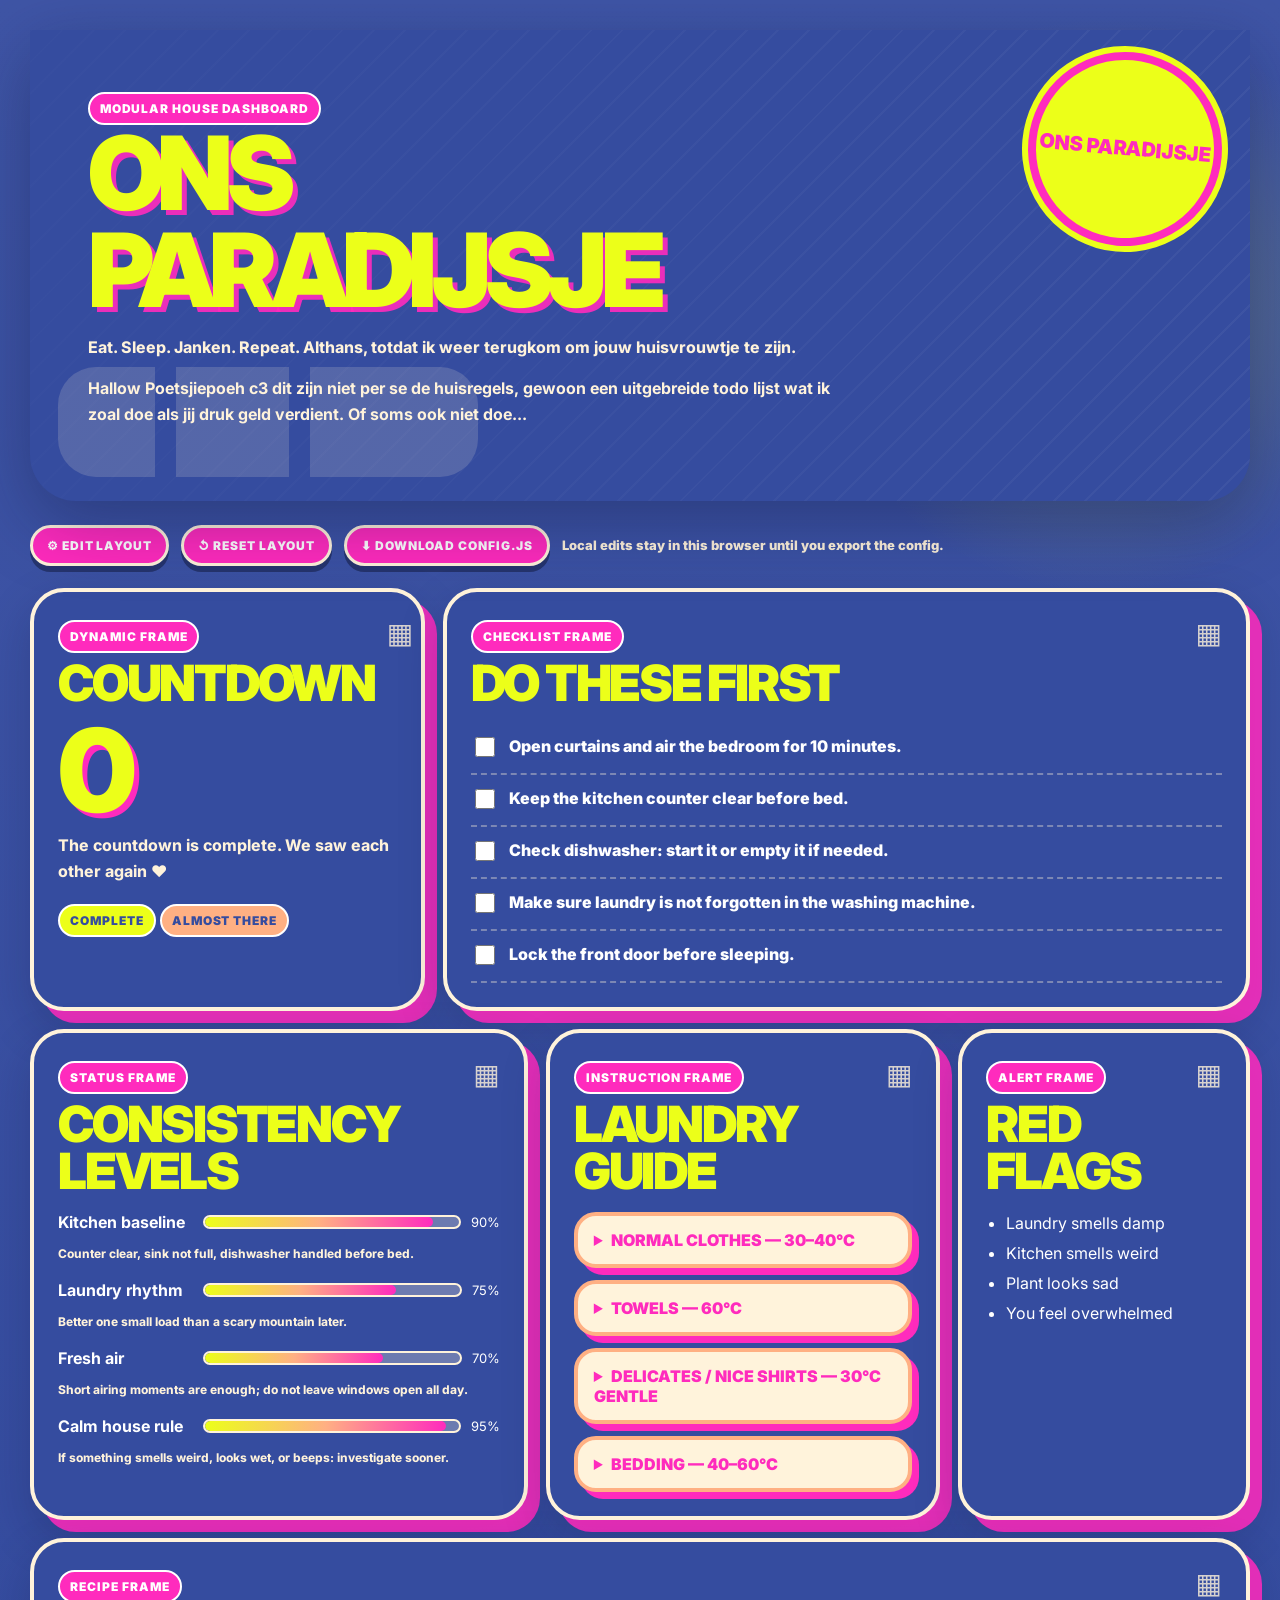
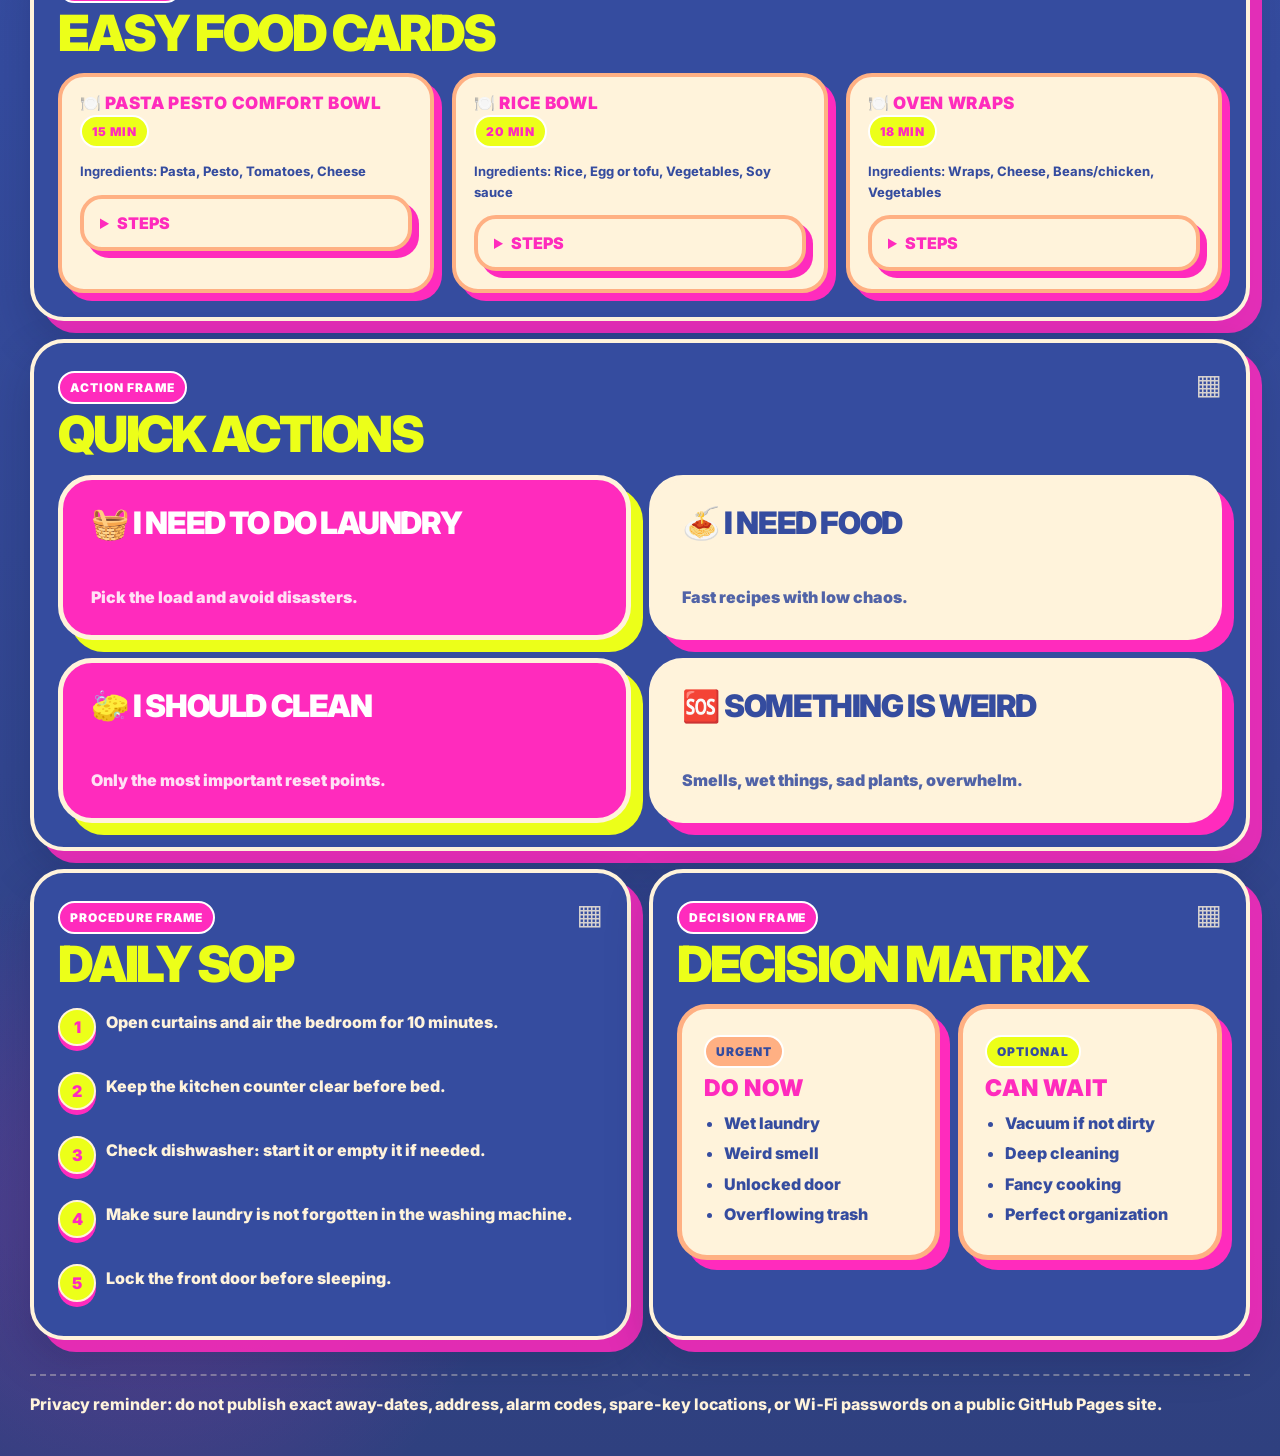
==== index.html @ 1f9a6a5e "Typography changes Stabilized and normalized font usage across the page." ====
<!doctype html>
<html lang="en">
<head>
  <meta charset="utf-8">
  <meta name="viewport" content="width=device-width, initial-scale=1">
  <title>Ons Paradijsje — Modular Dashboard</title>
  <link rel="stylesheet" href="assets/styles.css">
</head>
<body>
  <main class="page">
    <section class="hero" id="hero">
      <span class="tag blue" id="heroLabel">House dashboard for Ushj</span>
      <h1 id="siteTitle">Ons Paradijsje</h1>
      <p id="siteSubtitle"></p>
<!--        <p class="small"><strong>A bold little dashboard for keeping the house playful and under control.</strong> Eat. Sleep. Janken. Repeat. Althans, totdat ik weer terugkom om jouw huisvrouwtje te zijn <3</p>-->
      <p><strong id="siteGreeting">Hallow Poetsjiepoeh — dit zijn niet per se de huisregels, gewoon een uitgebreide todo lijst wat ik zoal doe als jij druk geld verdient. Of soms ook niet doe... </strong></p>
<!--      <p class="small"><strong>Modular mode:</strong> cards are rendered from <code>assets/config.js</code>. Reorder, remove, duplicate, or add frames without touching the layout HTML.</p>-->
    </section>

    <section class="toolbar" aria-label="Dashboard tools">
      <button id="editorToggle" type="button">⚙️ Edit layout</button>
      <button id="resetLayout" type="button">↺ Reset layout</button>
      <button id="downloadConfig" type="button">⬇️ Download config.js</button>
      <span class="toolbar-note">Local edits stay in this browser until you export the config.</span>
    </section>

    <section class="layout-editor" id="layoutEditor" hidden>
      <div class="editor-panel">
        <h2>Interface frames</h2>
        <p>Move, hide, remove, or replicate the cards. Use “Download config.js” afterwards to save your new order permanently.</p>
        <div id="frameList" class="frame-list"></div>
        <div class="add-row">
          <select id="newFrameType" aria-label="Frame type to add"></select>
          <button id="addFrame" type="button">Add frame</button>
        </div>
      </div>
      <div class="editor-panel">
        <h2>How this works</h2>
        <ol class="clean">
          <li>Each card is one frame object in the <code>layout</code> array.</li>
          <li>Replicating a card creates a new frame with the same type and content.</li>
          <li>Changing <code>width</code> controls its grid span: <code>span-3</code>, <code>span-4</code>, <code>span-6</code>, <code>span-8</code>, or <code>span-12</code>.</li>
          <li>All text/data lives in the <code>content</code> block.</li>
        </ol>
      </div>
    </section>

    <section class="grid" id="dashboard" aria-live="polite"></section>

    <p class="footer-note">Privacy reminder: do not publish exact away-dates, address, alarm codes, spare-key locations, or Wi‑Fi passwords on a public GitHub Pages site.</p>
  </main>

  <template id="cardTemplate">
    <article class="card frame-card">
      <div class="frame-card-head">
        <div>
          <span class="tag frame-type"></span>
          <h2 class="frame-title"></h2>
        </div>
        <span class="frame-handle" title="Frame module">▦</span>
      </div>
      <div class="frame-body"></div>
    </article>
  </template>

  <script src="assets/config.js"></script>
  <script src="assets/app.js"></script>
</body>
</html>
---- assets/styles.css ----
@import url("https://fonts.googleapis.com/css2?family=Inter:wght@400;600;700;800;900&display=swap");

:root{
  --blue:#3f55a6;
  --blue2:#354c9f;
  --blue3:#2f407f;
  --pink:#ff2bbd;
  --lime:#ecff19;
  --cream:#fff3db;
  --peach:#ffb083;
  --white:#fff;
  --shadow:0 22px 70px rgba(13,18,57,.34);
  --font-heading:Inter, ui-sans-serif, system-ui, -apple-system, BlinkMacSystemFont, "Segoe UI", sans-serif;
  --font-display:Inter, ui-sans-serif, system-ui, -apple-system, BlinkMacSystemFont, "Segoe UI", sans-serif;
  --font-body:Inter, ui-sans-serif, system-ui, -apple-system, BlinkMacSystemFont, "Segoe UI", sans-serif;
  font-family:var(--font-body);
}
*{box-sizing:border-box}
body{
  margin:0;
  color:var(--white);
  background:
    radial-gradient(circle at 86% 10%,rgba(236,255,25,.23) 0,transparent 18rem),
    radial-gradient(circle at 12% 92%,rgba(255,43,189,.21) 0,transparent 22rem),
    linear-gradient(180deg,var(--blue) 0%,var(--blue2) 55%,var(--blue3) 100%);
  min-height:100vh;
}
a{color:inherit}
button,select{font:inherit}
.page{padding:30px;max-width:1500px;margin:0 auto}
.hero{
  position:relative;
  overflow:hidden;
  min-height:300px;
  padding:clamp(30px,4.5vw,58px);
  border-radius:0 0 46px 46px;
  background:
    linear-gradient(90deg,rgba(53,76,159,.94),rgba(53,76,159,.72)),
    repeating-linear-gradient(135deg,rgba(255,255,255,.15) 0 2px,transparent 2px 22px),
    #354c9f;
  box-shadow:var(--shadow);
  margin-bottom:24px;
}
.hero:before{
  content:"ONS PARADIJSJE";
  position:absolute;
  right:36px;
  top:30px;
  width:178px;
  height:178px;
  border-radius:50%;
  display:grid;
  place-items:center;
  text-align:center;
  background:var(--lime);
  color:var(--pink);
  font-weight:950;
  font-size:20px;
  line-height:.86;
  box-shadow:0 0 0 8px var(--pink),0 0 0 14px var(--lime),0 12px 0 #26356e;
  transform:rotate(5deg);
}
.hero:after{
  content:"";
  position:absolute;
  left:28px;
  bottom:24px;
  width:min(42vw,420px);
  height:110px;
  border-radius:38px;
  background:linear-gradient(90deg,var(--cream) 0 23%,transparent 23% 28%,var(--cream) 28% 55%,transparent 55% 60%,var(--cream) 60% 100%);
  opacity:.16;
}
.hero>*{position:relative;z-index:1;max-width:760px}
h1,h2,h3,h4{margin:0;line-height:.95;text-transform:uppercase;font-family:var(--font-heading);font-weight:950}
h1{font-size:clamp(52px,8vw,112px);letter-spacing:-.065em;color:var(--lime);text-shadow:5px 5px 0 rgba(255,43,189,.9)}
h2{font-size:clamp(30px,3.9vw,58px);letter-spacing:-.045em;color:var(--lime)}
h3{font-size:23px;letter-spacing:.03em;color:var(--lime)}
h4{font-size:17px;letter-spacing:.04em;color:var(--pink)}
p{color:var(--cream);line-height:1.58;font-weight:750}.small{font-size:13px}.tinyline{font-size:12px;margin:.2rem 0 1rem}code{background:rgba(236,255,25,.18);padding:.12rem .32rem;border-radius:.4rem;color:var(--lime)}
.toolbar{
  display:flex;
  gap:12px;
  align-items:center;
  flex-wrap:wrap;
  margin:0 0 22px;
}
.toolbar button,.add-row button,.frame-actions button,.frame-width{
  border:3px solid var(--cream);
  border-radius:999px;
  background:var(--pink);
  color:white;
  padding:10px 14px;
  font-weight:950;
  text-transform:uppercase;
  letter-spacing:.08em;
  font-size:12px;
  box-shadow:0 6px 0 #26356e;
  cursor:pointer;
}
.toolbar button:hover,.add-row button:hover,.frame-actions button:hover{transform:translateY(-1px)}
.toolbar-note{color:var(--cream);font-weight:850;font-size:13px}.layout-editor{
  display:grid;
  grid-template-columns:1.5fr 1fr;
  gap:18px;
  margin-bottom:24px;
}
.editor-panel{
  background:#2e3f84;
  border:4px solid var(--cream);
  border-radius:34px;
  padding:22px;
  box-shadow:12px 12px 0 rgba(255,43,189,.86);
}
.frame-list{display:grid;gap:10px;margin-top:14px}.frame-row{
  display:grid;
  grid-template-columns:1fr auto;
  gap:10px;
  align-items:center;
  background:var(--cream);
  color:#354c9f;
  border:4px solid var(--peach);
  border-radius:24px;
  padding:12px;
  box-shadow:7px 7px 0 rgba(236,255,25,.7);
}.frame-row h4{color:var(--pink);margin-bottom:4px}.frame-row p{color:#354c9f;margin:.1rem 0}.frame-actions{display:flex;gap:7px;flex-wrap:wrap;justify-content:flex-end}.frame-actions button{padding:8px 10px;font-size:11px;box-shadow:0 4px 0 #354c9f}.frame-actions button.danger{background:#ff6b6b}.frame-width{background:#354c9f;color:var(--lime);box-shadow:none;padding:7px 10px}.add-row{display:flex;gap:10px;margin-top:16px;flex-wrap:wrap}.add-row select{min-width:240px;border:4px solid var(--peach);border-radius:18px;padding:10px;background:var(--cream);color:#354c9f;font-weight:900}
.grid{display:grid;grid-template-columns:repeat(12,minmax(0,1fr));gap:18px}.span-3{grid-column:span 3}.span-4{grid-column:span 4}.span-5{grid-column:span 5}.span-6{grid-column:span 6}.span-7{grid-column:span 7}.span-8{grid-column:span 8}.span-12{grid-column:span 12}
.card{
  background:#354c9f;
  border:4px solid var(--cream);
  border-radius:34px;
  padding:24px;
  box-shadow:12px 12px 0 rgba(255,43,189,.86),0 18px 45px rgba(13,18,57,.22);
  min-height:100%;
}
.frame-card-head{display:flex;justify-content:space-between;align-items:start;gap:12px;margin-bottom:16px}.frame-handle{font-size:28px;color:var(--cream);opacity:.8}.plain-card{background:var(--cream);color:#354c9f;border:4px solid var(--peach);border-radius:26px;padding:18px;box-shadow:8px 8px 0 var(--pink)}.plain-card p,.plain-card li,.plain-card .small{color:#354c9f}.tag{display:inline-flex;align-items:center;gap:5px;padding:7px 10px;border-radius:999px;background:var(--lime);color:var(--pink);font-size:12px;font-weight:950;margin:4px 4px 0 0;text-transform:uppercase;letter-spacing:.08em;border:2px solid white}.tag.ok{background:var(--lime);color:#354c9f}.tag.warn{background:var(--peach);color:#354c9f}.tag.blue{background:var(--pink);color:white}.check label{display:flex;gap:11px;align-items:flex-start;padding:13px 0;border-bottom:2px dashed rgba(255,243,219,.35);color:white;font-weight:850}input[type=checkbox]{width:20px;height:20px;accent-color:var(--lime);margin-top:1px}details{background:var(--cream);color:#354c9f;border:4px solid var(--peach);border-radius:22px;padding:14px 16px;margin-top:12px;box-shadow:7px 7px 0 var(--pink)}details p,details li{color:#354c9f}summary{cursor:pointer;font-weight:950;color:var(--pink);text-transform:uppercase}.score-row{display:grid;grid-template-columns:135px 1fr auto;gap:10px;align-items:center;margin:13px 0}.bar{height:14px;border-radius:999px;background:rgba(255,243,219,.28);overflow:hidden;border:2px solid var(--cream)}.bar span{display:block;height:100%;border-radius:inherit;background:linear-gradient(90deg,var(--lime),var(--peach),var(--pink))}.big-number{font-family:var(--font-display);font-size:82px;font-weight:950;letter-spacing:-.08em;color:var(--lime);text-shadow:5px 5px 0 var(--pink)}.countdown-card .big-number{font-size:clamp(76px,9vw,132px);line-height:.82;margin:.12em 0 .05em}.countdown-date{display:block;color:var(--cream);font-weight:950;text-transform:uppercase;letter-spacing:.09em;margin-top:.35rem}ul.clean,ol.clean{margin:12px 0 0;padding-left:20px}li{margin:7px 0;line-height:1.45}.mini-grid{display:grid;grid-template-columns:repeat(auto-fit,minmax(220px,1fr));gap:18px}.board{display:grid;grid-template-columns:repeat(3,1fr);gap:18px}.column{background:#2e3f84;border:4px solid var(--cream);border-radius:30px;padding:16px;min-height:280px;box-shadow:10px 10px 0 var(--pink)}.task-card{background:var(--cream);color:#354c9f;border:3px solid var(--peach);border-radius:22px;padding:14px;margin-top:12px;box-shadow:7px 7px 0 rgba(236,255,25,.7)}.task-card strong{color:#354c9f}.time-block{display:grid;grid-template-columns:120px 1fr;gap:18px;align-items:start;margin-top:16px}.time-pill{background:var(--lime);color:var(--pink);padding:13px 14px;border-radius:999px;text-align:center;font-weight:950;text-transform:uppercase;box-shadow:0 7px 0 var(--pink)}.room-grid{display:grid;grid-template-columns:repeat(2,minmax(0,1fr));gap:18px}.room-tile{min-height:230px;background:var(--cream);color:#354c9f;border:5px solid var(--peach);border-radius:36px;padding:24px;display:flex;flex-direction:column;justify-content:space-between;box-shadow:13px 13px 0 var(--pink)}.room-tile h2{color:var(--pink);text-shadow:none}.room-tile li,.room-tile label{color:#354c9f;font-weight:850}.footer-note{margin:34px 0 8px;border-top:2px dashed rgba(255,243,219,.35);padding-top:16px;color:var(--cream);font-weight:800}
[hidden]{display:none!important}
@media(max-width:1050px){.grid{grid-template-columns:1fr}.span-3,.span-4,.span-5,.span-6,.span-7,.span-8,.span-12{grid-column:span 1}.board,.layout-editor{grid-template-columns:1fr}.hero:before{width:132px;height:132px;font-size:14px;right:18px}.score-row{grid-template-columns:1fr}}
@media(max-width:650px){.page{padding:18px}.room-grid,.time-block{grid-template-columns:1fr}.hero{border-radius:0 0 34px 34px}.hero:before{display:none}h1{font-size:56px}.card{border-radius:28px}.frame-row{grid-template-columns:1fr}.frame-actions{justify-content:flex-start}}


/* Quick action category frame */
.frame-tags{display:flex;gap:7px;flex-wrap:wrap;margin-bottom:7px}.category-tag{background:var(--lime);color:#354c9f}.launcher{display:grid;grid-template-columns:repeat(2,minmax(0,1fr));gap:18px}.launch-card{border:5px solid var(--cream);background:var(--pink);border-radius:34px;padding:28px;min-height:165px;display:flex;flex-direction:column;justify-content:space-between;color:white;box-shadow:12px 12px 0 var(--lime);text-align:left;text-decoration:none;transition:transform .16s ease, box-shadow .16s ease}.launch-card:nth-child(even){background:var(--cream);color:#354c9f;box-shadow:12px 12px 0 var(--pink)}.launch-card:hover{transform:translateY(-2px)}.launch-card strong{font-family:var(--font-display);font-weight:950;font-size:31px;letter-spacing:-.045em;text-transform:uppercase;line-height:.95}.launch-card span{font-weight:900;opacity:.86;color:inherit}@media(max-width:650px){.launcher{grid-template-columns:1fr}.launch-card strong{font-size:25px}}

/* Ops-board procedure and decision-matrix frames */
.procedure{counter-reset:step;display:grid;gap:12px;margin:0;padding:0}.procedure li{list-style:none;position:relative;padding-left:48px;min-height:38px;color:var(--cream);font-weight:850}.procedure li:before{counter-increment:step;content:counter(step);position:absolute;left:0;top:-3px;width:34px;height:34px;border-radius:999px;background:var(--lime);color:var(--pink);display:grid;place-items:center;font-weight:950;box-shadow:0 5px 0 var(--pink);border:2px solid var(--cream)}.matrix{display:grid;grid-template-columns:repeat(2,minmax(0,1fr));gap:18px}.matrix-card{background:var(--cream);color:#354c9f;border:5px solid var(--peach);border-radius:30px;padding:22px;box-shadow:10px 10px 0 var(--pink);min-height:220px}.matrix-card h3{color:var(--pink);text-shadow:none;margin-top:10px}.matrix-card li{color:#354c9f;font-weight:850}@media(max-width:650px){.matrix{grid-template-columns:1fr}.procedure li{padding-left:44px}}
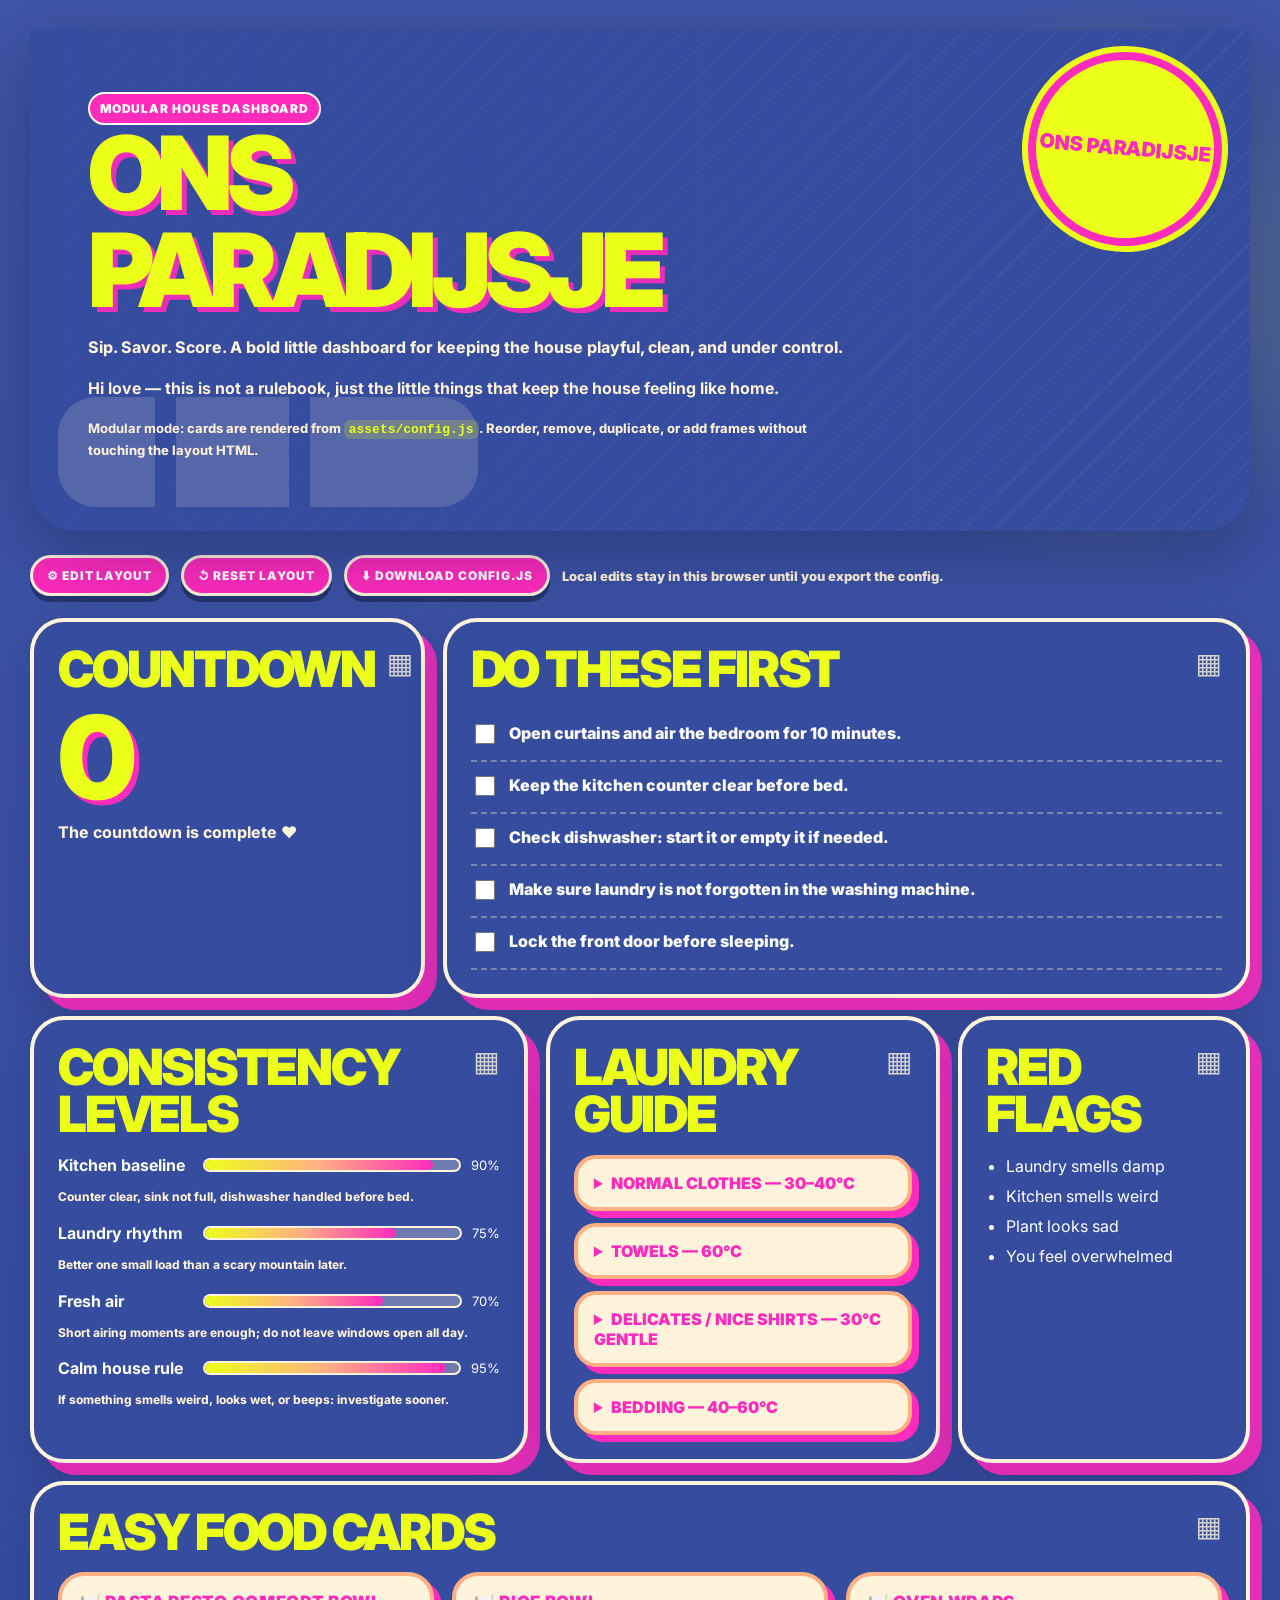
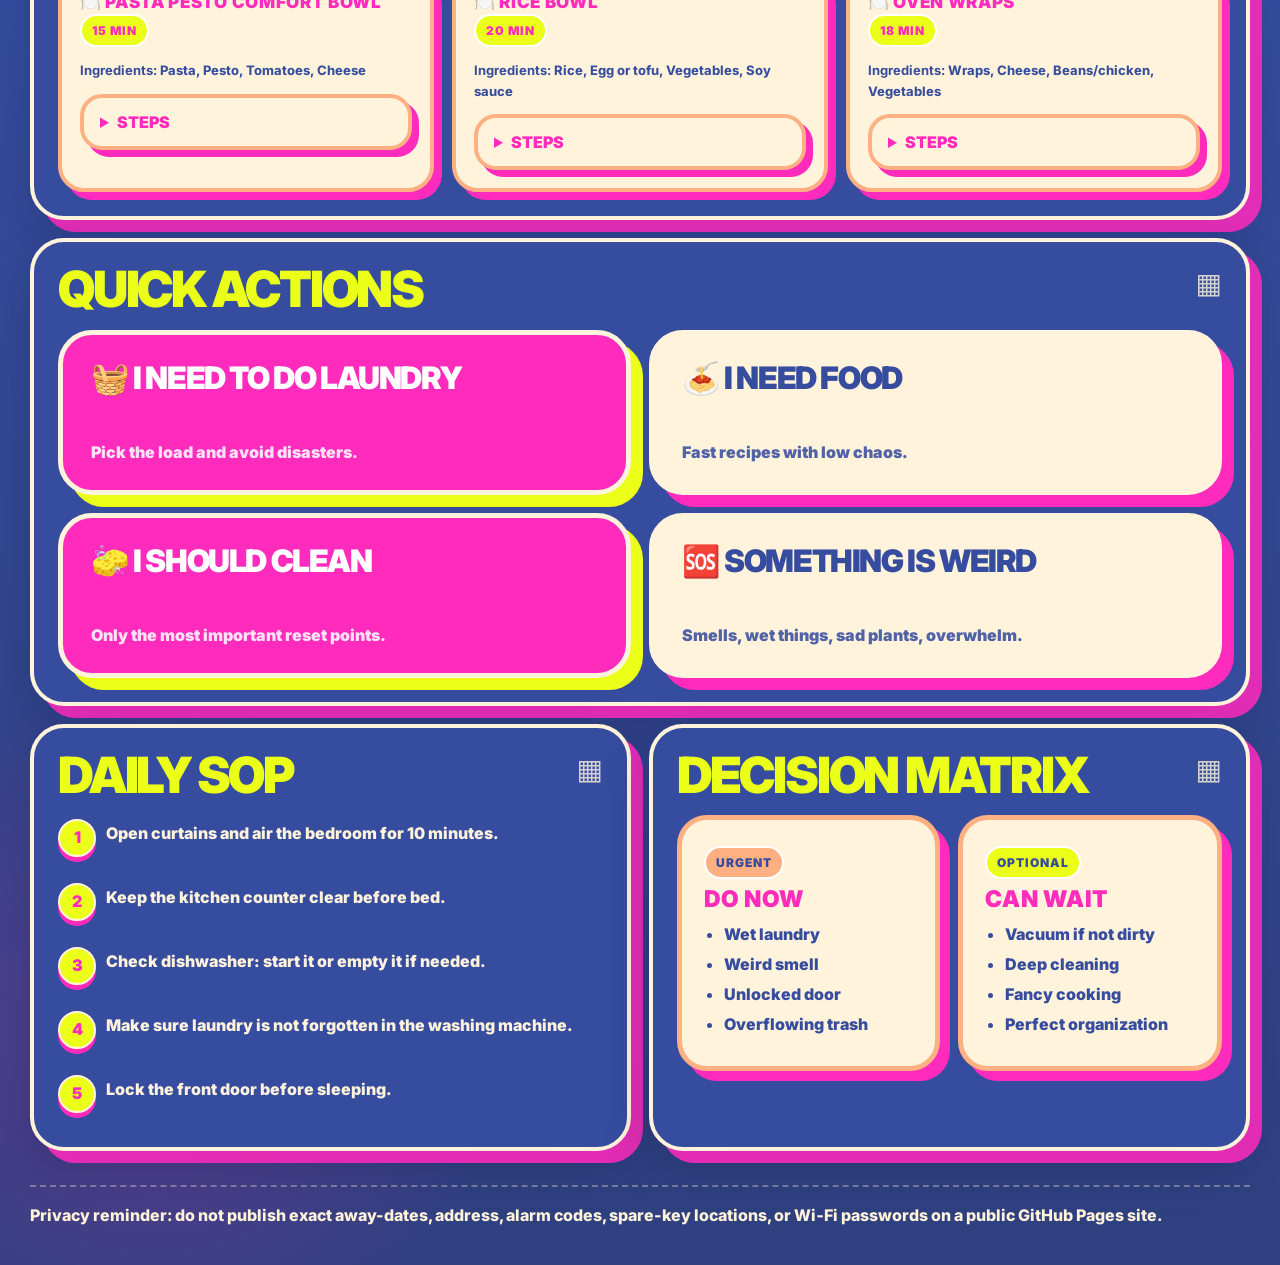
==== commit 446b3550: "UI cleanup Removed visible tags and visible target date from the countdown UI. Made the countdown le" ====
--- a/index.html
+++ b/index.html
@@ -9,12 +9,11 @@
 <body>
   <main class="page">
     <section class="hero" id="hero">
-      <span class="tag blue" id="heroLabel">House dashboard for Ushj</span>
+      <span class="tag blue" id="heroLabel">Modular house dashboard</span>
       <h1 id="siteTitle">Ons Paradijsje</h1>
-      <p id="siteSubtitle"></p>
-<!--        <p class="small"><strong>A bold little dashboard for keeping the house playful and under control.</strong> Eat. Sleep. Janken. Repeat. Althans, totdat ik weer terugkom om jouw huisvrouwtje te zijn <3</p>-->
-      <p><strong id="siteGreeting">Hallow Poetsjiepoeh — dit zijn niet per se de huisregels, gewoon een uitgebreide todo lijst wat ik zoal doe als jij druk geld verdient. Of soms ook niet doe... </strong></p>
-<!--      <p class="small"><strong>Modular mode:</strong> cards are rendered from <code>assets/config.js</code>. Reorder, remove, duplicate, or add frames without touching the layout HTML.</p>-->
+      <p id="siteSubtitle">Sip. Savor. Score. A bold little dashboard for keeping the house playful, clean, and under control.</p>
+      <p><strong id="siteGreeting">Hi love — this is not a rulebook, just the little things that keep the house feeling like home.</strong></p>
+      <p class="small"><strong>Modular mode:</strong> cards are rendered from <code>assets/config.js</code>. Reorder, remove, duplicate, or add frames without touching the layout HTML.</p>
     </section>
 
     <section class="toolbar" aria-label="Dashboard tools">
@@ -54,7 +53,6 @@
     <article class="card frame-card">
       <div class="frame-card-head">
         <div>
-          <span class="tag frame-type"></span>
           <h2 class="frame-title"></h2>
         </div>
         <span class="frame-handle" title="Frame module">▦</span>
--- a/assets/styles.css
+++ b/assets/styles.css
@@ -140,7 +140,7 @@
 
 
 /* Quick action category frame */
-.frame-tags{display:flex;gap:7px;flex-wrap:wrap;margin-bottom:7px}.category-tag{background:var(--lime);color:#354c9f}.launcher{display:grid;grid-template-columns:repeat(2,minmax(0,1fr));gap:18px}.launch-card{border:5px solid var(--cream);background:var(--pink);border-radius:34px;padding:28px;min-height:165px;display:flex;flex-direction:column;justify-content:space-between;color:white;box-shadow:12px 12px 0 var(--lime);text-align:left;text-decoration:none;transition:transform .16s ease, box-shadow .16s ease}.launch-card:nth-child(even){background:var(--cream);color:#354c9f;box-shadow:12px 12px 0 var(--pink)}.launch-card:hover{transform:translateY(-2px)}.launch-card strong{font-family:var(--font-display);font-weight:950;font-size:31px;letter-spacing:-.045em;text-transform:uppercase;line-height:.95}.launch-card span{font-weight:900;opacity:.86;color:inherit}@media(max-width:650px){.launcher{grid-template-columns:1fr}.launch-card strong{font-size:25px}}
+.category-tag{background:var(--lime);color:#354c9f}.launcher{display:grid;grid-template-columns:repeat(2,minmax(0,1fr));gap:18px}.launch-card{border:5px solid var(--cream);background:var(--pink);border-radius:34px;padding:28px;min-height:165px;display:flex;flex-direction:column;justify-content:space-between;color:white;box-shadow:12px 12px 0 var(--lime);text-align:left;text-decoration:none;transition:transform .16s ease, box-shadow .16s ease}.launch-card:nth-child(even){background:var(--cream);color:#354c9f;box-shadow:12px 12px 0 var(--pink)}.launch-card:hover{transform:translateY(-2px)}.launch-card strong{font-family:var(--font-display);font-weight:950;font-size:31px;letter-spacing:-.045em;text-transform:uppercase;line-height:.95}.launch-card span{font-weight:900;opacity:.86;color:inherit}@media(max-width:650px){.launcher{grid-template-columns:1fr}.launch-card strong{font-size:25px}}
 
 /* Ops-board procedure and decision-matrix frames */
 .procedure{counter-reset:step;display:grid;gap:12px;margin:0;padding:0}.procedure li{list-style:none;position:relative;padding-left:48px;min-height:38px;color:var(--cream);font-weight:850}.procedure li:before{counter-increment:step;content:counter(step);position:absolute;left:0;top:-3px;width:34px;height:34px;border-radius:999px;background:var(--lime);color:var(--pink);display:grid;place-items:center;font-weight:950;box-shadow:0 5px 0 var(--pink);border:2px solid var(--cream)}.matrix{display:grid;grid-template-columns:repeat(2,minmax(0,1fr));gap:18px}.matrix-card{background:var(--cream);color:#354c9f;border:5px solid var(--peach);border-radius:30px;padding:22px;box-shadow:10px 10px 0 var(--pink);min-height:220px}.matrix-card h3{color:var(--pink);text-shadow:none;margin-top:10px}.matrix-card li{color:#354c9f;font-weight:850}@media(max-width:650px){.matrix{grid-template-columns:1fr}.procedure li{padding-left:44px}}
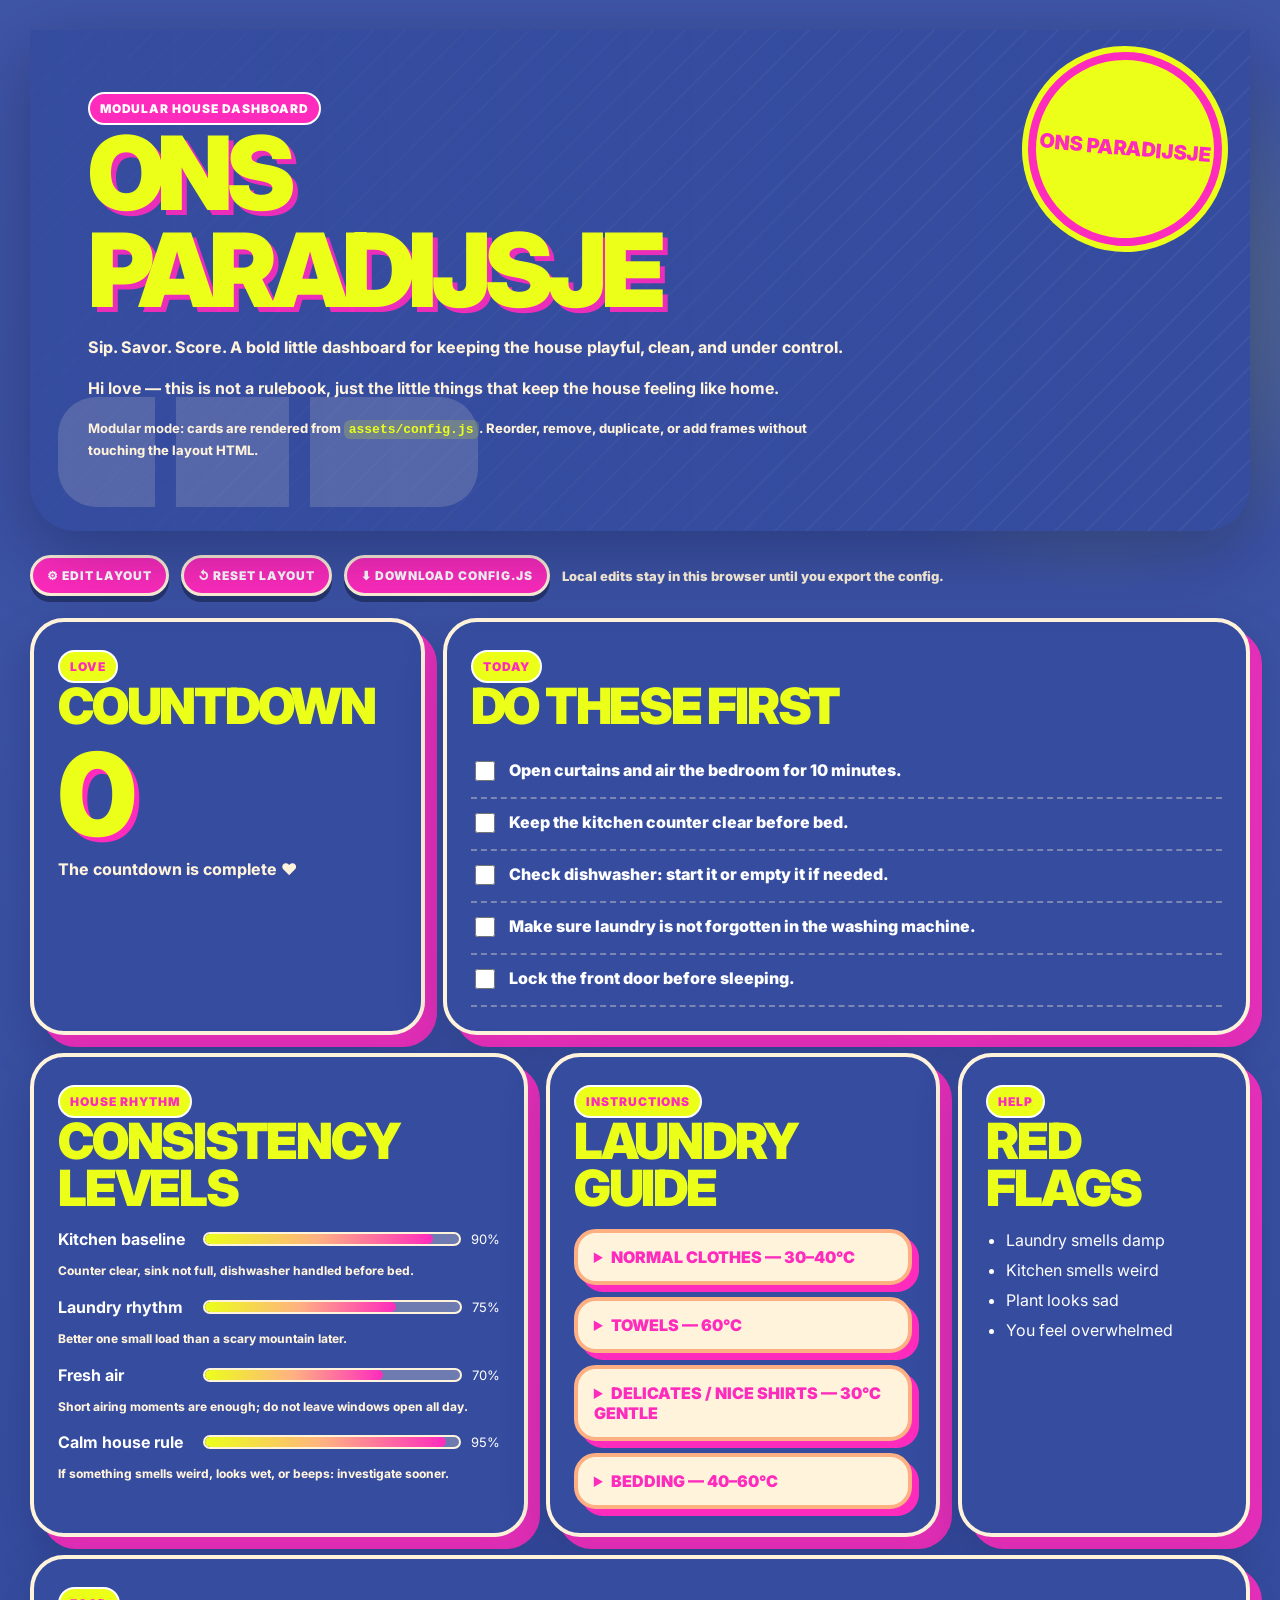
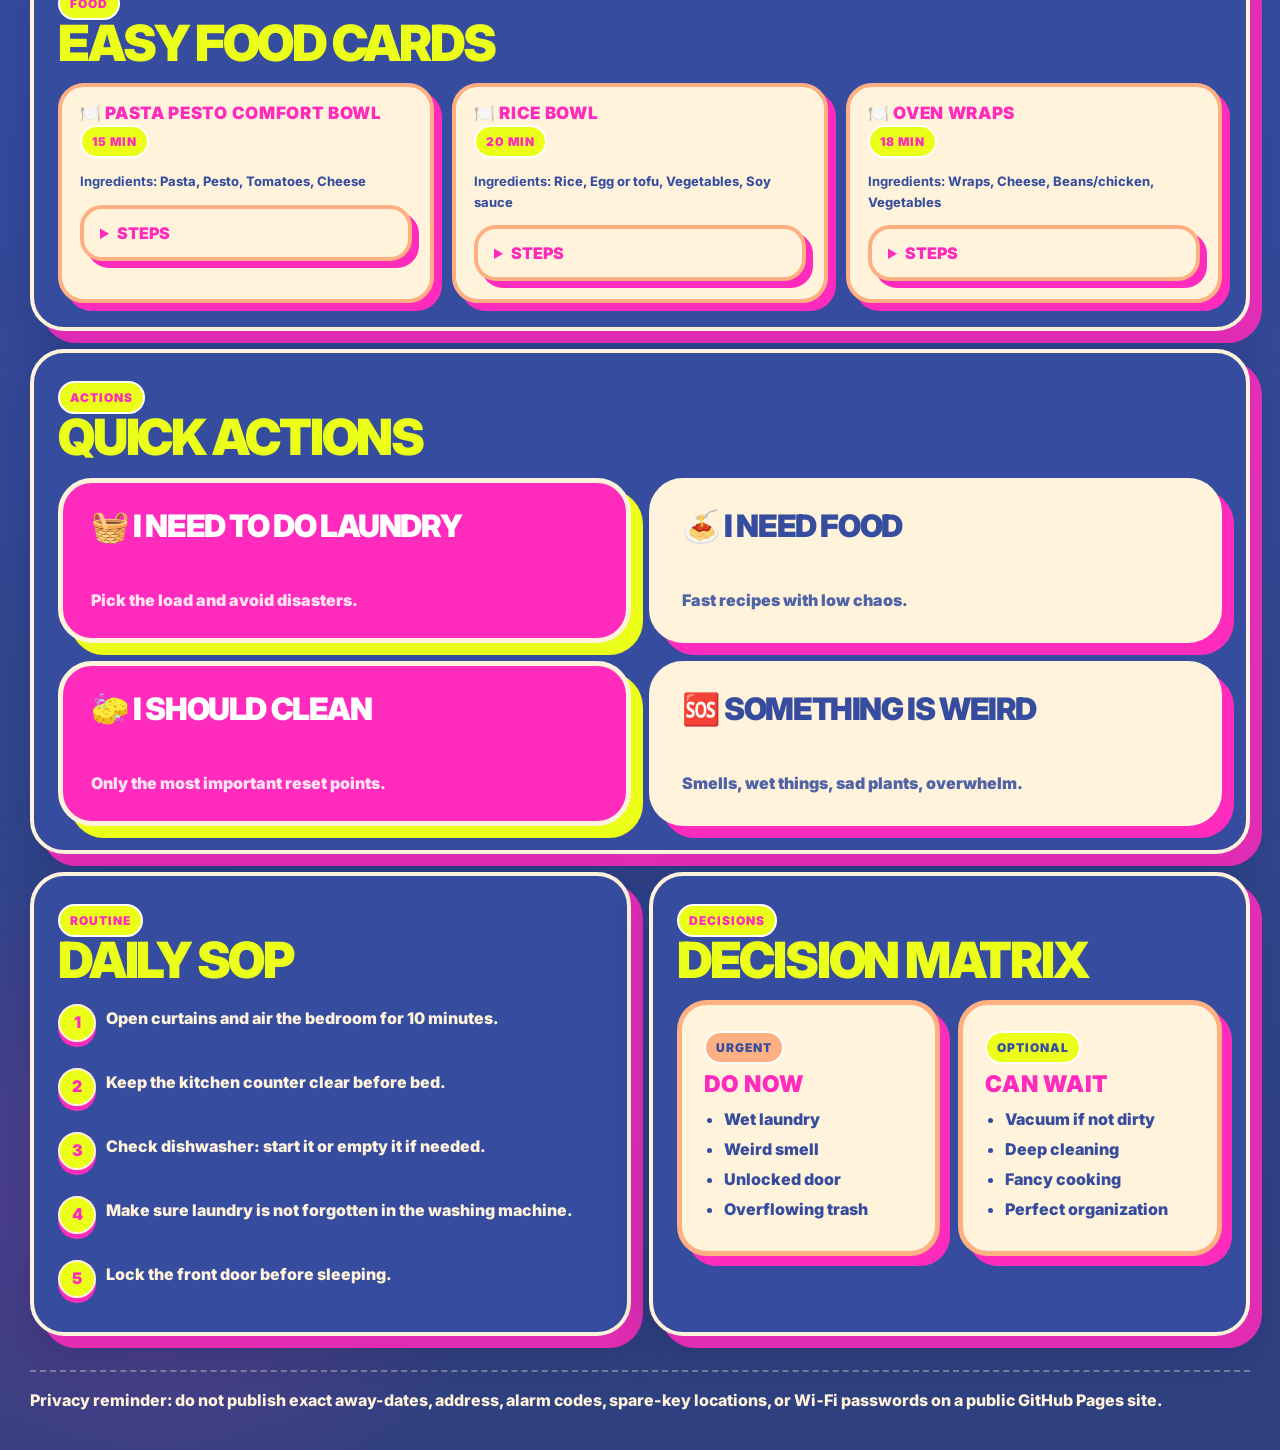
==== commit bb0eb83a: "Modularity improvement: editable frame metadata Made tags editable per context. Removed frame handle" ====
--- a/index.html
+++ b/index.html
@@ -39,7 +39,8 @@
           <li>Each card is one frame object in the <code>layout</code> array.</li>
           <li>Replicating a card creates a new frame with the same type and content.</li>
           <li>Changing <code>width</code> controls its grid span: <code>span-3</code>, <code>span-4</code>, <code>span-6</code>, <code>span-8</code>, or <code>span-12</code>.</li>
-          <li>All text/data lives in the <code>content</code> block.</li>
+          <li>Each frame can have its own editable <code>tag</code> and <code>title</code>.</li>
+          <li>All reusable text/data lives in the <code>content</code> block.</li>
         </ol>
       </div>
     </section>
@@ -53,9 +54,9 @@
     <article class="card frame-card">
       <div class="frame-card-head">
         <div>
+          <span class="tag frame-tag"></span>
           <h2 class="frame-title"></h2>
         </div>
-        <span class="frame-handle" title="Frame module">▦</span>
       </div>
       <div class="frame-body"></div>
     </article>
--- a/assets/styles.css
+++ b/assets/styles.css
@@ -133,7 +133,7 @@
   box-shadow:12px 12px 0 rgba(255,43,189,.86),0 18px 45px rgba(13,18,57,.22);
   min-height:100%;
 }
-.frame-card-head{display:flex;justify-content:space-between;align-items:start;gap:12px;margin-bottom:16px}.frame-handle{font-size:28px;color:var(--cream);opacity:.8}.plain-card{background:var(--cream);color:#354c9f;border:4px solid var(--peach);border-radius:26px;padding:18px;box-shadow:8px 8px 0 var(--pink)}.plain-card p,.plain-card li,.plain-card .small{color:#354c9f}.tag{display:inline-flex;align-items:center;gap:5px;padding:7px 10px;border-radius:999px;background:var(--lime);color:var(--pink);font-size:12px;font-weight:950;margin:4px 4px 0 0;text-transform:uppercase;letter-spacing:.08em;border:2px solid white}.tag.ok{background:var(--lime);color:#354c9f}.tag.warn{background:var(--peach);color:#354c9f}.tag.blue{background:var(--pink);color:white}.check label{display:flex;gap:11px;align-items:flex-start;padding:13px 0;border-bottom:2px dashed rgba(255,243,219,.35);color:white;font-weight:850}input[type=checkbox]{width:20px;height:20px;accent-color:var(--lime);margin-top:1px}details{background:var(--cream);color:#354c9f;border:4px solid var(--peach);border-radius:22px;padding:14px 16px;margin-top:12px;box-shadow:7px 7px 0 var(--pink)}details p,details li{color:#354c9f}summary{cursor:pointer;font-weight:950;color:var(--pink);text-transform:uppercase}.score-row{display:grid;grid-template-columns:135px 1fr auto;gap:10px;align-items:center;margin:13px 0}.bar{height:14px;border-radius:999px;background:rgba(255,243,219,.28);overflow:hidden;border:2px solid var(--cream)}.bar span{display:block;height:100%;border-radius:inherit;background:linear-gradient(90deg,var(--lime),var(--peach),var(--pink))}.big-number{font-family:var(--font-display);font-size:82px;font-weight:950;letter-spacing:-.08em;color:var(--lime);text-shadow:5px 5px 0 var(--pink)}.countdown-card .big-number{font-size:clamp(76px,9vw,132px);line-height:.82;margin:.12em 0 .05em}.countdown-date{display:block;color:var(--cream);font-weight:950;text-transform:uppercase;letter-spacing:.09em;margin-top:.35rem}ul.clean,ol.clean{margin:12px 0 0;padding-left:20px}li{margin:7px 0;line-height:1.45}.mini-grid{display:grid;grid-template-columns:repeat(auto-fit,minmax(220px,1fr));gap:18px}.board{display:grid;grid-template-columns:repeat(3,1fr);gap:18px}.column{background:#2e3f84;border:4px solid var(--cream);border-radius:30px;padding:16px;min-height:280px;box-shadow:10px 10px 0 var(--pink)}.task-card{background:var(--cream);color:#354c9f;border:3px solid var(--peach);border-radius:22px;padding:14px;margin-top:12px;box-shadow:7px 7px 0 rgba(236,255,25,.7)}.task-card strong{color:#354c9f}.time-block{display:grid;grid-template-columns:120px 1fr;gap:18px;align-items:start;margin-top:16px}.time-pill{background:var(--lime);color:var(--pink);padding:13px 14px;border-radius:999px;text-align:center;font-weight:950;text-transform:uppercase;box-shadow:0 7px 0 var(--pink)}.room-grid{display:grid;grid-template-columns:repeat(2,minmax(0,1fr));gap:18px}.room-tile{min-height:230px;background:var(--cream);color:#354c9f;border:5px solid var(--peach);border-radius:36px;padding:24px;display:flex;flex-direction:column;justify-content:space-between;box-shadow:13px 13px 0 var(--pink)}.room-tile h2{color:var(--pink);text-shadow:none}.room-tile li,.room-tile label{color:#354c9f;font-weight:850}.footer-note{margin:34px 0 8px;border-top:2px dashed rgba(255,243,219,.35);padding-top:16px;color:var(--cream);font-weight:800}
+.frame-card-head{display:flex;justify-content:space-between;align-items:start;gap:12px;margin-bottom:16px}.plain-card{background:var(--cream);color:#354c9f;border:4px solid var(--peach);border-radius:26px;padding:18px;box-shadow:8px 8px 0 var(--pink)}.plain-card p,.plain-card li,.plain-card .small{color:#354c9f}.tag{display:inline-flex;align-items:center;gap:5px;padding:7px 10px;border-radius:999px;background:var(--lime);color:var(--pink);font-size:12px;font-weight:950;margin:4px 4px 0 0;text-transform:uppercase;letter-spacing:.08em;border:2px solid white}.tag.ok{background:var(--lime);color:#354c9f}.tag.warn{background:var(--peach);color:#354c9f}.tag.blue{background:var(--pink);color:white}.check label{display:flex;gap:11px;align-items:flex-start;padding:13px 0;border-bottom:2px dashed rgba(255,243,219,.35);color:white;font-weight:850}input[type=checkbox]{width:20px;height:20px;accent-color:var(--lime);margin-top:1px}details{background:var(--cream);color:#354c9f;border:4px solid var(--peach);border-radius:22px;padding:14px 16px;margin-top:12px;box-shadow:7px 7px 0 var(--pink)}details p,details li{color:#354c9f}summary{cursor:pointer;font-weight:950;color:var(--pink);text-transform:uppercase}.score-row{display:grid;grid-template-columns:135px 1fr auto;gap:10px;align-items:center;margin:13px 0}.bar{height:14px;border-radius:999px;background:rgba(255,243,219,.28);overflow:hidden;border:2px solid var(--cream)}.bar span{display:block;height:100%;border-radius:inherit;background:linear-gradient(90deg,var(--lime),var(--peach),var(--pink))}.big-number{font-family:var(--font-display);font-size:82px;font-weight:950;letter-spacing:-.08em;color:var(--lime);text-shadow:5px 5px 0 var(--pink)}.countdown-card .big-number{font-size:clamp(76px,9vw,132px);line-height:.82;margin:.12em 0 .05em}.countdown-date{display:block;color:var(--cream);font-weight:950;text-transform:uppercase;letter-spacing:.09em;margin-top:.35rem}ul.clean,ol.clean{margin:12px 0 0;padding-left:20px}li{margin:7px 0;line-height:1.45}.mini-grid{display:grid;grid-template-columns:repeat(auto-fit,minmax(220px,1fr));gap:18px}.board{display:grid;grid-template-columns:repeat(3,1fr);gap:18px}.column{background:#2e3f84;border:4px solid var(--cream);border-radius:30px;padding:16px;min-height:280px;box-shadow:10px 10px 0 var(--pink)}.task-card{background:var(--cream);color:#354c9f;border:3px solid var(--peach);border-radius:22px;padding:14px;margin-top:12px;box-shadow:7px 7px 0 rgba(236,255,25,.7)}.task-card strong{color:#354c9f}.time-block{display:grid;grid-template-columns:120px 1fr;gap:18px;align-items:start;margin-top:16px}.time-pill{background:var(--lime);color:var(--pink);padding:13px 14px;border-radius:999px;text-align:center;font-weight:950;text-transform:uppercase;box-shadow:0 7px 0 var(--pink)}.room-grid{display:grid;grid-template-columns:repeat(2,minmax(0,1fr));gap:18px}.room-tile{min-height:230px;background:var(--cream);color:#354c9f;border:5px solid var(--peach);border-radius:36px;padding:24px;display:flex;flex-direction:column;justify-content:space-between;box-shadow:13px 13px 0 var(--pink)}.room-tile h2{color:var(--pink);text-shadow:none}.room-tile li,.room-tile label{color:#354c9f;font-weight:850}.footer-note{margin:34px 0 8px;border-top:2px dashed rgba(255,243,219,.35);padding-top:16px;color:var(--cream);font-weight:800}
 [hidden]{display:none!important}
 @media(max-width:1050px){.grid{grid-template-columns:1fr}.span-3,.span-4,.span-5,.span-6,.span-7,.span-8,.span-12{grid-column:span 1}.board,.layout-editor{grid-template-columns:1fr}.hero:before{width:132px;height:132px;font-size:14px;right:18px}.score-row{grid-template-columns:1fr}}
 @media(max-width:650px){.page{padding:18px}.room-grid,.time-block{grid-template-columns:1fr}.hero{border-radius:0 0 34px 34px}.hero:before{display:none}h1{font-size:56px}.card{border-radius:28px}.frame-row{grid-template-columns:1fr}.frame-actions{justify-content:flex-start}}
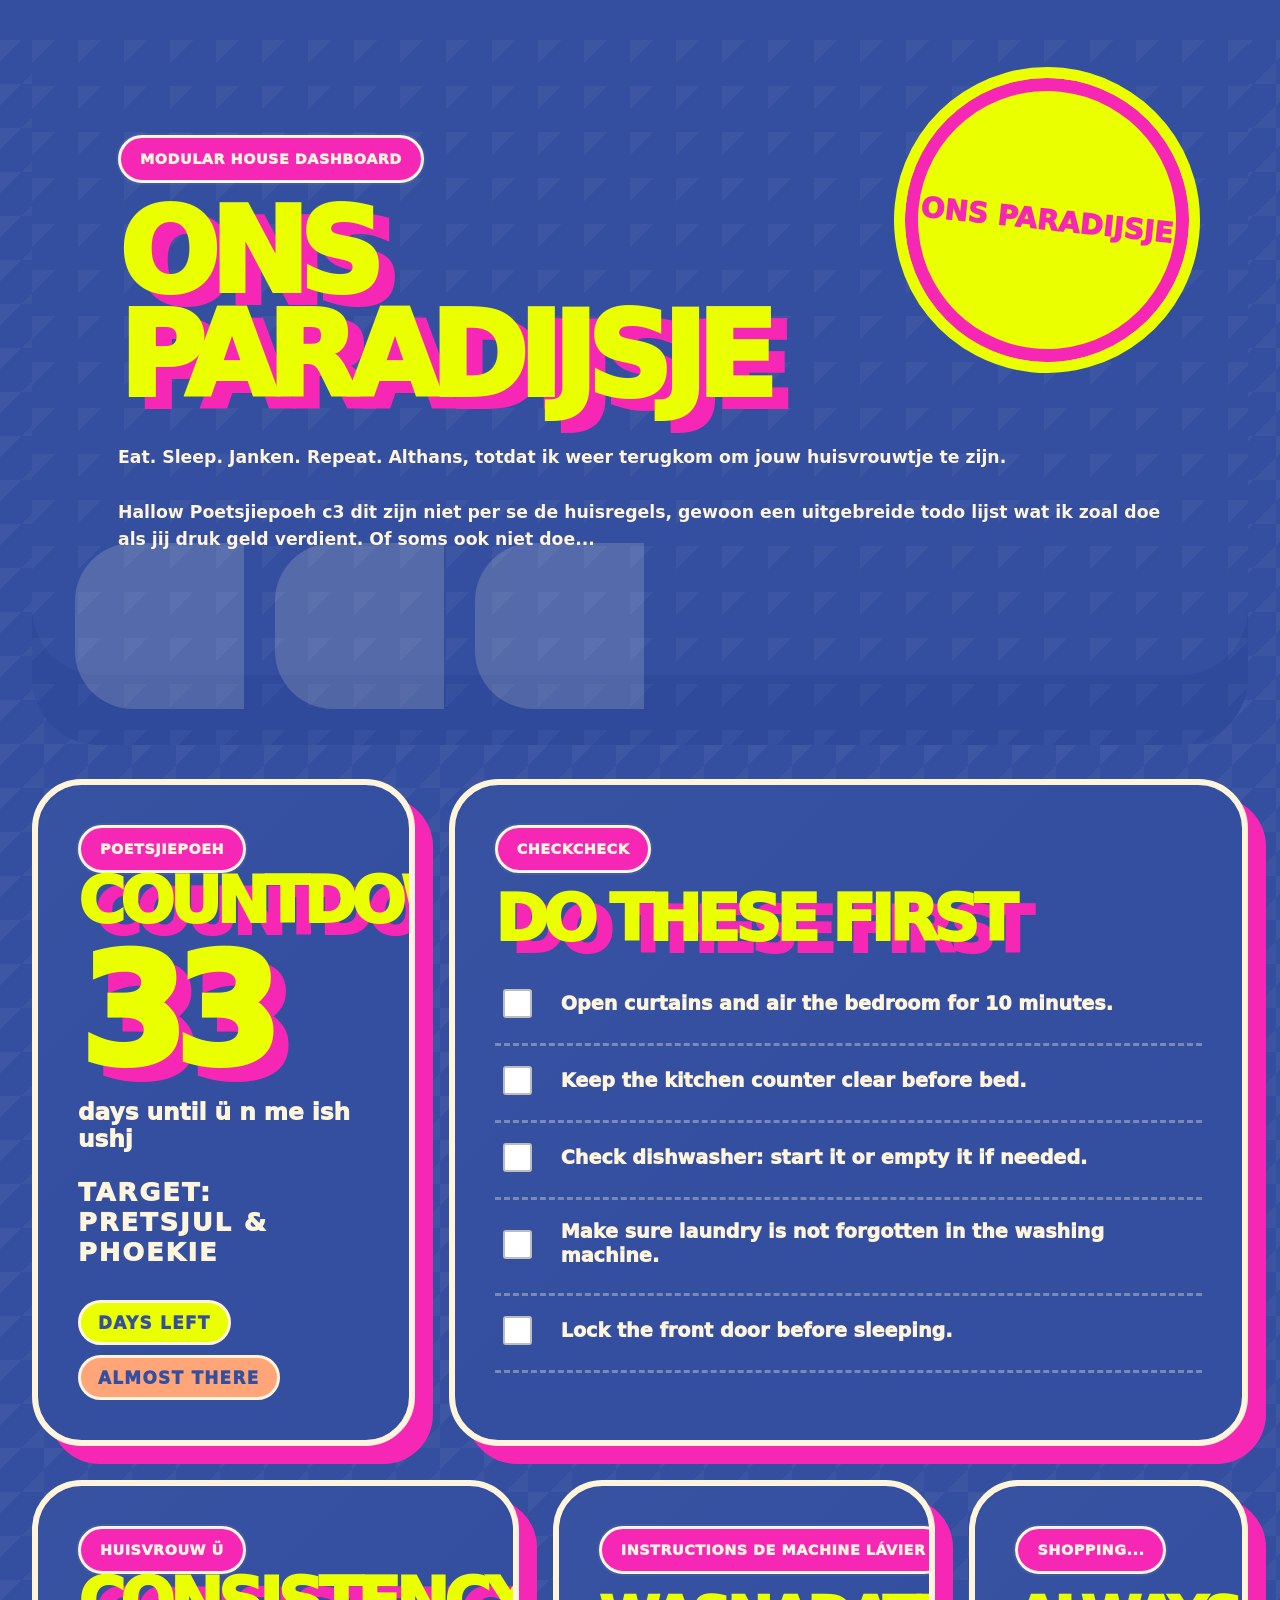
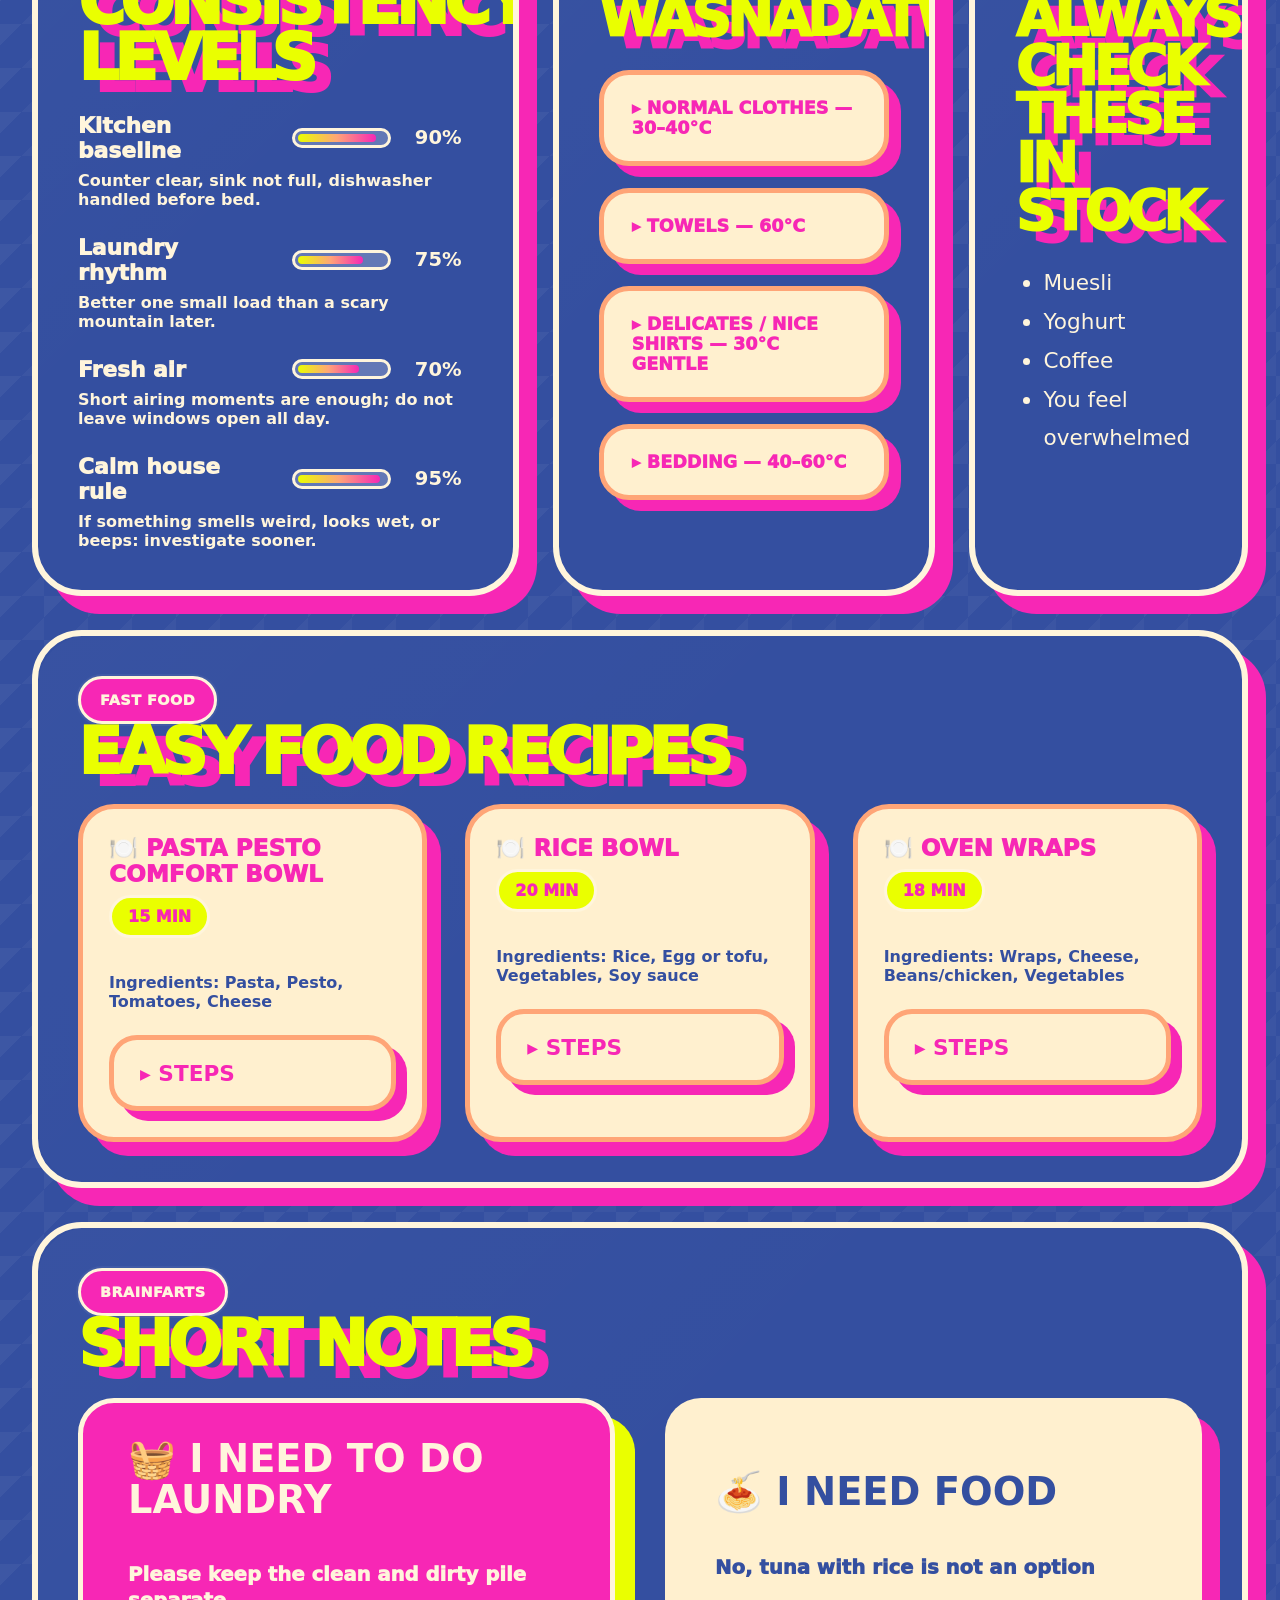
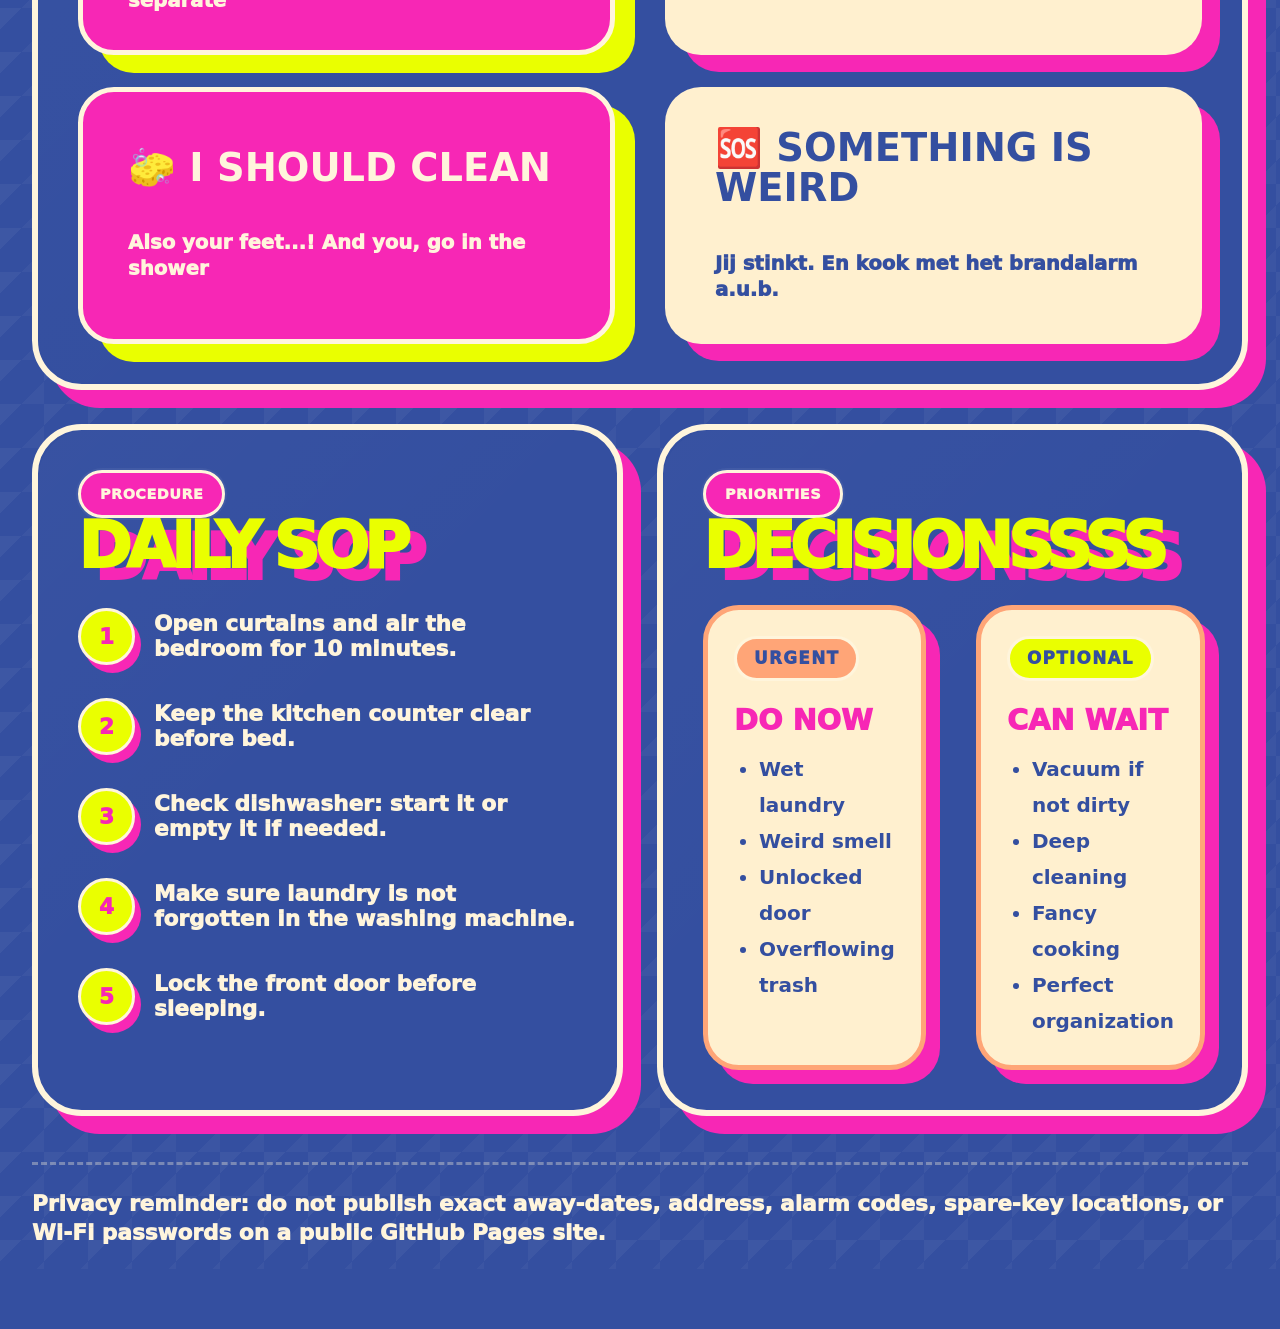
==== commit f7bb4abb: "Content pass and dashboard definition Edited contextual data. Removed mock data. Defined the setup a" ====
--- a/index.html
+++ b/index.html
@@ -1,68 +1,18 @@
 <!doctype html>
 <html lang="en">
 <head>
-  <meta charset="utf-8">
-  <meta name="viewport" content="width=device-width, initial-scale=1">
+  <meta charset="utf-8" />
+  <meta name="viewport" content="width=device-width, initial-scale=1" />
   <title>Ons Paradijsje — Modular Dashboard</title>
-  <link rel="stylesheet" href="assets/styles.css">
+  <link rel="stylesheet" href="assets/styles.css" />
 </head>
 <body>
   <main class="page">
-    <section class="hero" id="hero">
-      <span class="tag blue" id="heroLabel">Modular house dashboard</span>
-      <h1 id="siteTitle">Ons Paradijsje</h1>
-      <p id="siteSubtitle">Sip. Savor. Score. A bold little dashboard for keeping the house playful, clean, and under control.</p>
-      <p><strong id="siteGreeting">Hi love — this is not a rulebook, just the little things that keep the house feeling like home.</strong></p>
-      <p class="small"><strong>Modular mode:</strong> cards are rendered from <code>assets/config.js</code>. Reorder, remove, duplicate, or add frames without touching the layout HTML.</p>
-    </section>
-
-    <section class="toolbar" aria-label="Dashboard tools">
-      <button id="editorToggle" type="button">⚙️ Edit layout</button>
-      <button id="resetLayout" type="button">↺ Reset layout</button>
-      <button id="downloadConfig" type="button">⬇️ Download config.js</button>
-      <span class="toolbar-note">Local edits stay in this browser until you export the config.</span>
-    </section>
-
-    <section class="layout-editor" id="layoutEditor" hidden>
-      <div class="editor-panel">
-        <h2>Interface frames</h2>
-        <p>Move, hide, remove, or replicate the cards. Use “Download config.js” afterwards to save your new order permanently.</p>
-        <div id="frameList" class="frame-list"></div>
-        <div class="add-row">
-          <select id="newFrameType" aria-label="Frame type to add"></select>
-          <button id="addFrame" type="button">Add frame</button>
-        </div>
-      </div>
-      <div class="editor-panel">
-        <h2>How this works</h2>
-        <ol class="clean">
-          <li>Each card is one frame object in the <code>layout</code> array.</li>
-          <li>Replicating a card creates a new frame with the same type and content.</li>
-          <li>Changing <code>width</code> controls its grid span: <code>span-3</code>, <code>span-4</code>, <code>span-6</code>, <code>span-8</code>, or <code>span-12</code>.</li>
-          <li>Each frame can have its own editable <code>tag</code> and <code>title</code>.</li>
-          <li>All reusable text/data lives in the <code>content</code> block.</li>
-        </ol>
-      </div>
-    </section>
-
-    <section class="grid" id="dashboard" aria-live="polite"></section>
-
-    <p class="footer-note">Privacy reminder: do not publish exact away-dates, address, alarm codes, spare-key locations, or Wi‑Fi passwords on a public GitHub Pages site.</p>
+    <section id="dashboard" class="dashboard" aria-label="Ons Paradijsje dashboard"></section>
   </main>
 
-  <template id="cardTemplate">
-    <article class="card frame-card">
-      <div class="frame-card-head">
-        <div>
-          <span class="tag frame-tag"></span>
-          <h2 class="frame-title"></h2>
-        </div>
-      </div>
-      <div class="frame-body"></div>
-    </article>
-  </template>
-
-  <script src="assets/config.js"></script>
+  <!-- Edit assets/content.js to change text, add cards, remove cards, or shuffle card order. -->
+  <script src="assets/content.js"></script>
   <script src="assets/app.js"></script>
 </body>
 </html>
--- a/assets/styles.css
+++ b/assets/styles.css
@@ -1,146 +1,374 @@
-@import url("https://fonts.googleapis.com/css2?family=Inter:wght@400;600;700;800;900&display=swap");
-
-:root{
-  --blue:#3f55a6;
-  --blue2:#354c9f;
-  --blue3:#2f407f;
-  --pink:#ff2bbd;
-  --lime:#ecff19;
-  --cream:#fff3db;
-  --peach:#ffb083;
-  --white:#fff;
-  --shadow:0 22px 70px rgba(13,18,57,.34);
-  --font-heading:Inter, ui-sans-serif, system-ui, -apple-system, BlinkMacSystemFont, "Segoe UI", sans-serif;
-  --font-display:Inter, ui-sans-serif, system-ui, -apple-system, BlinkMacSystemFont, "Segoe UI", sans-serif;
-  --font-body:Inter, ui-sans-serif, system-ui, -apple-system, BlinkMacSystemFont, "Segoe UI", sans-serif;
-  font-family:var(--font-body);
-}
-*{box-sizing:border-box}
-body{
-  margin:0;
-  color:var(--white);
+:root {
+  --blue: #344fa0;
+  --blue-2: #304993;
+  --neon: #eaff00;
+  --pink: #f727b5;
+  --cream: #fff0cf;
+  --peach: #ffa577;
+  --white: #fff5dc;
+  --line: rgba(255, 245, 220, 0.34);
+  --radius-xl: 3.1rem;
+  --radius-lg: 2.25rem;
+  --shadow-offset: 18px 18px 0 var(--pink);
+  --shadow-offset-lime: 18px 18px 0 var(--neon);
+  --font: "Arial Rounded MT Bold", "Nunito Sans", "Montserrat", system-ui, sans-serif;
+}
+
+* { box-sizing: border-box; }
+html { background: var(--blue); }
+body {
+  margin: 0;
+  min-height: 100vh;
+  color: var(--white);
+  font-family: var(--font);
   background:
-    radial-gradient(circle at 86% 10%,rgba(236,255,25,.23) 0,transparent 18rem),
-    radial-gradient(circle at 12% 92%,rgba(255,43,189,.21) 0,transparent 22rem),
-    linear-gradient(180deg,var(--blue) 0%,var(--blue2) 55%,var(--blue3) 100%);
-  min-height:100vh;
-}
-a{color:inherit}
-button,select{font:inherit}
-.page{padding:30px;max-width:1500px;margin:0 auto}
-.hero{
-  position:relative;
-  overflow:hidden;
-  min-height:300px;
-  padding:clamp(30px,4.5vw,58px);
-  border-radius:0 0 46px 46px;
+    linear-gradient(135deg, rgba(255,255,255,.045) 25%, transparent 25%) 0 0 / 44px 44px,
+    linear-gradient(135deg, transparent 75%, rgba(255,255,255,.035) 75%) 0 0 / 44px 44px,
+    var(--blue);
+  overflow-x: hidden;
+}
+
+.page {
+  width: min(1810px, calc(100vw - 64px));
+  margin: 40px auto 60px;
+}
+
+.dashboard {
+  display: grid;
+  grid-template-columns: repeat(12, minmax(0, 1fr));
+  gap: 34px;
+  align-items: stretch;
+}
+
+.hero {
+  grid-column: 1 / -1;
+  position: relative;
+  min-height: 705px;
+  padding: 95px 86px;
+  overflow: hidden;
+  border-radius: 0 0 4.2rem 4.2rem;
   background:
-    linear-gradient(90deg,rgba(53,76,159,.94),rgba(53,76,159,.72)),
-    repeating-linear-gradient(135deg,rgba(255,255,255,.15) 0 2px,transparent 2px 22px),
-    #354c9f;
-  box-shadow:var(--shadow);
-  margin-bottom:24px;
-}
-.hero:before{
-  content:"ONS PARADIJSJE";
-  position:absolute;
-  right:36px;
-  top:30px;
-  width:178px;
-  height:178px;
-  border-radius:50%;
-  display:grid;
-  place-items:center;
-  text-align:center;
-  background:var(--lime);
-  color:var(--pink);
-  font-weight:950;
-  font-size:20px;
-  line-height:.86;
-  box-shadow:0 0 0 8px var(--pink),0 0 0 14px var(--lime),0 12px 0 #26356e;
-  transform:rotate(5deg);
-}
-.hero:after{
-  content:"";
-  position:absolute;
-  left:28px;
-  bottom:24px;
-  width:min(42vw,420px);
-  height:110px;
-  border-radius:38px;
-  background:linear-gradient(90deg,var(--cream) 0 23%,transparent 23% 28%,var(--cream) 28% 55%,transparent 55% 60%,var(--cream) 60% 100%);
-  opacity:.16;
-}
-.hero>*{position:relative;z-index:1;max-width:760px}
-h1,h2,h3,h4{margin:0;line-height:.95;text-transform:uppercase;font-family:var(--font-heading);font-weight:950}
-h1{font-size:clamp(52px,8vw,112px);letter-spacing:-.065em;color:var(--lime);text-shadow:5px 5px 0 rgba(255,43,189,.9)}
-h2{font-size:clamp(30px,3.9vw,58px);letter-spacing:-.045em;color:var(--lime)}
-h3{font-size:23px;letter-spacing:.03em;color:var(--lime)}
-h4{font-size:17px;letter-spacing:.04em;color:var(--pink)}
-p{color:var(--cream);line-height:1.58;font-weight:750}.small{font-size:13px}.tinyline{font-size:12px;margin:.2rem 0 1rem}code{background:rgba(236,255,25,.18);padding:.12rem .32rem;border-radius:.4rem;color:var(--lime)}
-.toolbar{
-  display:flex;
-  gap:12px;
-  align-items:center;
-  flex-wrap:wrap;
-  margin:0 0 22px;
-}
-.toolbar button,.add-row button,.frame-actions button,.frame-width{
-  border:3px solid var(--cream);
-  border-radius:999px;
-  background:var(--pink);
-  color:white;
-  padding:10px 14px;
-  font-weight:950;
-  text-transform:uppercase;
-  letter-spacing:.08em;
-  font-size:12px;
-  box-shadow:0 6px 0 #26356e;
-  cursor:pointer;
-}
-.toolbar button:hover,.add-row button:hover,.frame-actions button:hover{transform:translateY(-1px)}
-.toolbar-note{color:var(--cream);font-weight:850;font-size:13px}.layout-editor{
-  display:grid;
-  grid-template-columns:1.5fr 1fr;
-  gap:18px;
-  margin-bottom:24px;
-}
-.editor-panel{
-  background:#2e3f84;
-  border:4px solid var(--cream);
-  border-radius:34px;
-  padding:22px;
-  box-shadow:12px 12px 0 rgba(255,43,189,.86);
-}
-.frame-list{display:grid;gap:10px;margin-top:14px}.frame-row{
-  display:grid;
-  grid-template-columns:1fr auto;
-  gap:10px;
-  align-items:center;
-  background:var(--cream);
-  color:#354c9f;
-  border:4px solid var(--peach);
-  border-radius:24px;
-  padding:12px;
-  box-shadow:7px 7px 0 rgba(236,255,25,.7);
-}.frame-row h4{color:var(--pink);margin-bottom:4px}.frame-row p{color:#354c9f;margin:.1rem 0}.frame-actions{display:flex;gap:7px;flex-wrap:wrap;justify-content:flex-end}.frame-actions button{padding:8px 10px;font-size:11px;box-shadow:0 4px 0 #354c9f}.frame-actions button.danger{background:#ff6b6b}.frame-width{background:#354c9f;color:var(--lime);box-shadow:none;padding:7px 10px}.add-row{display:flex;gap:10px;margin-top:16px;flex-wrap:wrap}.add-row select{min-width:240px;border:4px solid var(--peach);border-radius:18px;padding:10px;background:var(--cream);color:#354c9f;font-weight:900}
-.grid{display:grid;grid-template-columns:repeat(12,minmax(0,1fr));gap:18px}.span-3{grid-column:span 3}.span-4{grid-column:span 4}.span-5{grid-column:span 5}.span-6{grid-column:span 6}.span-7{grid-column:span 7}.span-8{grid-column:span 8}.span-12{grid-column:span 12}
-.card{
-  background:#354c9f;
-  border:4px solid var(--cream);
-  border-radius:34px;
-  padding:24px;
-  box-shadow:12px 12px 0 rgba(255,43,189,.86),0 18px 45px rgba(13,18,57,.22);
-  min-height:100%;
-}
-.frame-card-head{display:flex;justify-content:space-between;align-items:start;gap:12px;margin-bottom:16px}.plain-card{background:var(--cream);color:#354c9f;border:4px solid var(--peach);border-radius:26px;padding:18px;box-shadow:8px 8px 0 var(--pink)}.plain-card p,.plain-card li,.plain-card .small{color:#354c9f}.tag{display:inline-flex;align-items:center;gap:5px;padding:7px 10px;border-radius:999px;background:var(--lime);color:var(--pink);font-size:12px;font-weight:950;margin:4px 4px 0 0;text-transform:uppercase;letter-spacing:.08em;border:2px solid white}.tag.ok{background:var(--lime);color:#354c9f}.tag.warn{background:var(--peach);color:#354c9f}.tag.blue{background:var(--pink);color:white}.check label{display:flex;gap:11px;align-items:flex-start;padding:13px 0;border-bottom:2px dashed rgba(255,243,219,.35);color:white;font-weight:850}input[type=checkbox]{width:20px;height:20px;accent-color:var(--lime);margin-top:1px}details{background:var(--cream);color:#354c9f;border:4px solid var(--peach);border-radius:22px;padding:14px 16px;margin-top:12px;box-shadow:7px 7px 0 var(--pink)}details p,details li{color:#354c9f}summary{cursor:pointer;font-weight:950;color:var(--pink);text-transform:uppercase}.score-row{display:grid;grid-template-columns:135px 1fr auto;gap:10px;align-items:center;margin:13px 0}.bar{height:14px;border-radius:999px;background:rgba(255,243,219,.28);overflow:hidden;border:2px solid var(--cream)}.bar span{display:block;height:100%;border-radius:inherit;background:linear-gradient(90deg,var(--lime),var(--peach),var(--pink))}.big-number{font-family:var(--font-display);font-size:82px;font-weight:950;letter-spacing:-.08em;color:var(--lime);text-shadow:5px 5px 0 var(--pink)}.countdown-card .big-number{font-size:clamp(76px,9vw,132px);line-height:.82;margin:.12em 0 .05em}.countdown-date{display:block;color:var(--cream);font-weight:950;text-transform:uppercase;letter-spacing:.09em;margin-top:.35rem}ul.clean,ol.clean{margin:12px 0 0;padding-left:20px}li{margin:7px 0;line-height:1.45}.mini-grid{display:grid;grid-template-columns:repeat(auto-fit,minmax(220px,1fr));gap:18px}.board{display:grid;grid-template-columns:repeat(3,1fr);gap:18px}.column{background:#2e3f84;border:4px solid var(--cream);border-radius:30px;padding:16px;min-height:280px;box-shadow:10px 10px 0 var(--pink)}.task-card{background:var(--cream);color:#354c9f;border:3px solid var(--peach);border-radius:22px;padding:14px;margin-top:12px;box-shadow:7px 7px 0 rgba(236,255,25,.7)}.task-card strong{color:#354c9f}.time-block{display:grid;grid-template-columns:120px 1fr;gap:18px;align-items:start;margin-top:16px}.time-pill{background:var(--lime);color:var(--pink);padding:13px 14px;border-radius:999px;text-align:center;font-weight:950;text-transform:uppercase;box-shadow:0 7px 0 var(--pink)}.room-grid{display:grid;grid-template-columns:repeat(2,minmax(0,1fr));gap:18px}.room-tile{min-height:230px;background:var(--cream);color:#354c9f;border:5px solid var(--peach);border-radius:36px;padding:24px;display:flex;flex-direction:column;justify-content:space-between;box-shadow:13px 13px 0 var(--pink)}.room-tile h2{color:var(--pink);text-shadow:none}.room-tile li,.room-tile label{color:#354c9f;font-weight:850}.footer-note{margin:34px 0 8px;border-top:2px dashed rgba(255,243,219,.35);padding-top:16px;color:var(--cream);font-weight:800}
-[hidden]{display:none!important}
-@media(max-width:1050px){.grid{grid-template-columns:1fr}.span-3,.span-4,.span-5,.span-6,.span-7,.span-8,.span-12{grid-column:span 1}.board,.layout-editor{grid-template-columns:1fr}.hero:before{width:132px;height:132px;font-size:14px;right:18px}.score-row{grid-template-columns:1fr}}
-@media(max-width:650px){.page{padding:18px}.room-grid,.time-block{grid-template-columns:1fr}.hero{border-radius:0 0 34px 34px}.hero:before{display:none}h1{font-size:56px}.card{border-radius:28px}.frame-row{grid-template-columns:1fr}.frame-actions{justify-content:flex-start}}
-
-
-/* Quick action category frame */
-.category-tag{background:var(--lime);color:#354c9f}.launcher{display:grid;grid-template-columns:repeat(2,minmax(0,1fr));gap:18px}.launch-card{border:5px solid var(--cream);background:var(--pink);border-radius:34px;padding:28px;min-height:165px;display:flex;flex-direction:column;justify-content:space-between;color:white;box-shadow:12px 12px 0 var(--lime);text-align:left;text-decoration:none;transition:transform .16s ease, box-shadow .16s ease}.launch-card:nth-child(even){background:var(--cream);color:#354c9f;box-shadow:12px 12px 0 var(--pink)}.launch-card:hover{transform:translateY(-2px)}.launch-card strong{font-family:var(--font-display);font-weight:950;font-size:31px;letter-spacing:-.045em;text-transform:uppercase;line-height:.95}.launch-card span{font-weight:900;opacity:.86;color:inherit}@media(max-width:650px){.launcher{grid-template-columns:1fr}.launch-card strong{font-size:25px}}
-
-/* Ops-board procedure and decision-matrix frames */
-.procedure{counter-reset:step;display:grid;gap:12px;margin:0;padding:0}.procedure li{list-style:none;position:relative;padding-left:48px;min-height:38px;color:var(--cream);font-weight:850}.procedure li:before{counter-increment:step;content:counter(step);position:absolute;left:0;top:-3px;width:34px;height:34px;border-radius:999px;background:var(--lime);color:var(--pink);display:grid;place-items:center;font-weight:950;box-shadow:0 5px 0 var(--pink);border:2px solid var(--cream)}.matrix{display:grid;grid-template-columns:repeat(2,minmax(0,1fr));gap:18px}.matrix-card{background:var(--cream);color:#354c9f;border:5px solid var(--peach);border-radius:30px;padding:22px;box-shadow:10px 10px 0 var(--pink);min-height:220px}.matrix-card h3{color:var(--pink);text-shadow:none;margin-top:10px}.matrix-card li{color:#354c9f;font-weight:850}@media(max-width:650px){.matrix{grid-template-columns:1fr}.procedure li{padding-left:44px}}
+    linear-gradient(135deg, rgba(255,255,255,.04) 25%, transparent 25%) 0 0 / 46px 46px,
+    var(--blue);
+  box-shadow: inset 0 -70px 0 rgba(35, 61, 140, .25);
+}
+
+.hero h1,
+.headline {
+  margin: 0;
+  color: var(--neon);
+  font-weight: 1000;
+  line-height: .88;
+  letter-spacing: -0.08em;
+  text-transform: uppercase;
+  text-shadow: 16px 12px 0 var(--pink);
+}
+
+.hero h1 {
+  max-width: 940px;
+  font-size: clamp(5.6rem, 9.2vw, 10rem);
+  margin-top: 18px;
+  margin-bottom: 36px;
+}
+
+.hero .lead {
+  max-width: 1140px;
+  margin: 0 0 28px;
+  font-size: clamp(1.05rem, 1.35vw, 1.55rem);
+  line-height: 1.55;
+  font-weight: 900;
+}
+
+.hero .ghost-blocks {
+  position: absolute;
+  left: 43px;
+  bottom: 36px;
+  display: flex;
+  gap: 31px;
+  opacity: .16;
+  pointer-events: none;
+}
+.hero .ghost-blocks span {
+  width: 169px;
+  height: 166px;
+  border-radius: 58px 0 0 58px;
+  background: var(--white);
+}
+
+.pill {
+  display: inline-flex;
+  align-items: center;
+  justify-content: center;
+  min-height: 48px;
+  padding: 9px 19px 8px;
+  border: 3px solid var(--white);
+  border-radius: 999px;
+  background: var(--pink);
+  color: var(--white);
+  font-size: clamp(.9rem, 1.1vw, 1.28rem);
+  line-height: 1;
+  font-weight: 1000;
+  text-transform: uppercase;
+  letter-spacing: .035em;
+  box-shadow: 0 0 0 2px rgba(255,255,255,.05);
+  white-space: nowrap;
+}
+
+.hero-badge {
+  position: absolute;
+  right: 48px;
+  top: 27px;
+  width: 306px;
+  aspect-ratio: 1;
+  border-radius: 999px;
+  border: 11px solid var(--neon);
+  background: var(--neon);
+  box-shadow: inset 0 0 0 13px var(--pink);
+  display: grid;
+  place-items: center;
+  transform: rotate(6deg);
+}
+.hero-badge span {
+  color: var(--pink);
+  font-size: 1.75rem;
+  font-weight: 1000;
+  text-transform: uppercase;
+  white-space: nowrap;
+}
+
+.card {
+  position: relative;
+  border: 6px solid var(--white);
+  border-radius: var(--radius-xl);
+  background: var(--blue);
+  box-shadow: var(--shadow-offset);
+  padding: 40px;
+  overflow: hidden;
+  isolation: isolate;
+}
+.card::before {
+  content: "";
+  position: absolute;
+  inset: 0;
+  border-radius: inherit;
+  pointer-events: none;
+  background: linear-gradient(135deg, rgba(255,255,255,.02), transparent 48%);
+  z-index: -1;
+}
+.card .headline { font-size: clamp(4rem, 5vw, 6.7rem); }
+.card.countdown { grid-column: span 4; min-height: 580px; }
+.card.checklist { grid-column: span 8; min-height: 580px; }
+.card.levels { grid-column: span 5; min-height: 485px; }
+.card.laundry { grid-column: span 4; min-height: 485px; }
+.card.shopping { grid-column: span 3; min-height: 485px; }
+.card.recipes { grid-column: 1 / -1; min-height: 545px; }
+.card.notes { grid-column: 1 / -1; min-height: 650px; }
+.card.sop { grid-column: span 6; min-height: 600px; }
+.card.decisions { grid-column: span 6; min-height: 600px; }
+
+.count-number {
+  margin: 24px 0 8px;
+  color: var(--neon);
+  font-size: clamp(8rem, 12vw, 13rem);
+  line-height: .78;
+  letter-spacing: -.08em;
+  font-weight: 1000;
+  text-shadow: 15px 14px 0 var(--pink);
+}
+.countdown p { margin: 25px 0; font-size: 1.45rem; font-weight: 1000; }
+.countdown .target { text-transform: uppercase; letter-spacing: .08em; font-size: 1.6rem; }
+.mini-pills { display: flex; gap: 10px; flex-wrap: wrap; margin-top: 33px; }
+.mini-pill {
+  display: inline-flex;
+  align-items: center;
+  justify-content: center;
+  min-height: 45px;
+  padding: 8px 17px;
+  border-radius: 999px;
+  border: 3px solid var(--white);
+  background: var(--neon);
+  color: var(--blue);
+  font-weight: 1000;
+  text-transform: uppercase;
+  letter-spacing: .08em;
+  font-size: 1.05rem;
+}
+.mini-pill.alt { background: var(--peach); }
+
+.checklist .headline { margin: 18px 0 22px; }
+.todo-list { list-style: none; padding: 0; margin: 0; }
+.todo-list li {
+  display: grid;
+  grid-template-columns: 36px 1fr;
+  gap: 22px;
+  align-items: center;
+  padding: 20px 8px 25px;
+  border-bottom: 3px dashed var(--line);
+  font-size: clamp(1.1rem, 1.5vw, 1.55rem);
+  line-height: 1.25;
+  font-weight: 1000;
+}
+.fake-check {
+  width: 29px;
+  height: 29px;
+  background: #fff;
+  border: 2px solid rgba(0,0,0,.26);
+  border-radius: 3px;
+  box-shadow: inset 0 0 0 1px rgba(255,255,255,.4);
+}
+
+.level-row {
+  display: grid;
+  grid-template-columns: 190px 1fr 58px;
+  gap: 24px;
+  align-items: center;
+  margin-top: 26px;
+}
+.level-title { font-size: 1.36rem; font-weight: 1000; }
+.bar {
+  height: 20px;
+  padding: 3px;
+  border: 3px solid var(--white);
+  border-radius: 999px;
+  background: rgba(255,255,255,.23);
+}
+.bar-fill {
+  display: block;
+  height: 100%;
+  width: var(--value);
+  border-radius: 999px;
+  background: linear-gradient(90deg, var(--neon), var(--peach), var(--pink));
+}
+.level-percent { font-size: 1.22rem; font-weight: 900; }
+.level-note { margin: 8px 0 0; font-size: 1rem; font-weight: 900; }
+
+.laundry .headline,
+.shopping .headline { margin: 19px 0 28px; font-size: clamp(3.45rem, 4.2vw, 5.5rem); }
+.instruction-list { display: grid; gap: 22px; margin-top: 28px; }
+.instruction {
+  border: 5px solid var(--peach);
+  border-radius: 30px;
+  background: var(--cream);
+  color: var(--pink);
+  padding: 23px 28px;
+  min-height: 76px;
+  font-size: clamp(1.1rem, 1.35vw, 1.45rem);
+  font-weight: 1000;
+  text-transform: uppercase;
+  box-shadow: 12px 11px 0 var(--pink);
+}
+.plain-list { margin: 26px 0 0 28px; padding: 0; font-size: 1.35rem; line-height: 1.8; }
+
+.recipe-grid { display: grid; grid-template-columns: repeat(3, 1fr); gap: 38px; margin-top: 24px; }
+.cream-card {
+  background: var(--cream);
+  color: var(--blue);
+  border: 5px solid var(--peach);
+  border-radius: var(--radius-lg);
+  box-shadow: 14px 14px 0 var(--pink);
+  padding: 26px;
+  font-weight: 900;
+}
+.cream-card h3 {
+  margin: 0 0 8px;
+  color: var(--pink);
+  font-size: 1.45rem;
+  text-transform: uppercase;
+  line-height: 1.12;
+  font-weight: 1000;
+}
+.time-chip {
+  display: inline-flex;
+  padding: 9px 16px;
+  border-radius: 999px;
+  background: var(--neon);
+  color: var(--pink);
+  border: 3px solid var(--white);
+  font-size: 1rem;
+  font-weight: 1000;
+  text-transform: uppercase;
+  margin-bottom: 19px;
+}
+.steps-box {
+  margin-top: 24px;
+  border: 5px solid var(--peach);
+  border-radius: 28px;
+  min-height: 76px;
+  display: flex;
+  align-items: center;
+  padding: 0 26px;
+  color: var(--pink);
+  text-transform: uppercase;
+  font-size: 1.35rem;
+  box-shadow: 11px 10px 0 var(--pink);
+  background: var(--cream);
+  pointer-events: none;
+}
+
+.note-grid { display: grid; grid-template-columns: 1fr 1fr; gap: 32px 50px; margin-top: 26px; }
+.note {
+  min-height: 165px;
+  display: flex;
+  flex-direction: column;
+  justify-content: center;
+  padding: 36px 45px;
+  border-radius: 36px;
+  border: 5px solid var(--white);
+  font-weight: 1000;
+}
+.note.hot { background: var(--pink); color: var(--white); box-shadow: 20px 18px 0 var(--neon); }
+.note.calm { background: var(--cream); color: var(--blue); border-color: transparent; box-shadow: 18px 17px 0 var(--pink); }
+.note h3 { margin: 0 0 42px; font-size: clamp(2.25rem, 3vw, 3.2rem); line-height: 1.05; text-transform: uppercase; }
+.note p { margin: 0; font-size: 1.23rem; line-height: 1.32; }
+
+.number-list { display: grid; gap: 33px; margin-top: 34px; }
+.number-row { display: grid; grid-template-columns: 58px 1fr; gap: 18px; align-items: center; font-size: 1.35rem; font-weight: 1000; }
+.number-badge {
+  width: 57px;
+  height: 57px;
+  border-radius: 50%;
+  display: grid;
+  place-items: center;
+  color: var(--pink);
+  background: var(--neon);
+  border: 3px solid var(--white);
+  box-shadow: 6px 8px 0 var(--pink);
+}
+
+.decision-grid { display: grid; grid-template-columns: 1fr 1fr; gap: 50px; margin-top: 31px; }
+.decision-card { min-height: 332px; }
+.decision-card h3 { color: var(--pink); font-size: 1.8rem; margin: 23px 0 15px; text-transform: uppercase; }
+.decision-card ul { margin: 0 0 0 25px; padding: 0; font-size: 1.25rem; line-height: 1.8; }
+
+.footer-note {
+  grid-column: 1 / -1;
+  margin-top: 12px;
+  padding-top: 24px;
+  border-top: 3px dashed var(--line);
+  font-size: 1.35rem;
+  line-height: 1.35;
+  font-weight: 1000;
+}
+
+@media (max-width: 1200px) {
+  .page { width: min(100vw - 32px, 980px); }
+  .hero { min-height: auto; padding: 64px 40px 180px; }
+  .hero-badge { width: 210px; right: 25px; top: 25px; opacity: .9; }
+  .hero-badge span { font-size: 1.1rem; }
+  .card.countdown, .card.checklist, .card.levels, .card.laundry, .card.shopping, .card.sop, .card.decisions { grid-column: 1 / -1; }
+  .recipe-grid, .note-grid, .decision-grid { grid-template-columns: 1fr; }
+  .card { padding: 30px; }
+  .level-row { grid-template-columns: 1fr; gap: 9px; }
+}
+
+@media (max-width: 700px) {
+  .page { margin-top: 18px; width: min(100vw - 20px, 620px); }
+  .dashboard { gap: 24px; }
+  .hero h1 { font-size: 4.6rem; }
+  .hero { padding: 42px 24px 140px; border-radius: 0 0 2.5rem 2.5rem; }
+  .hero-badge { position: relative; right: auto; top: auto; width: 160px; margin-top: 28px; }
+  .card { border-width: 4px; border-radius: 2rem; box-shadow: 10px 10px 0 var(--pink); }
+  .card .headline { font-size: 3.3rem; }
+  .count-number { font-size: 8rem; }
+  .todo-list li { grid-template-columns: 30px 1fr; gap: 15px; }
+}
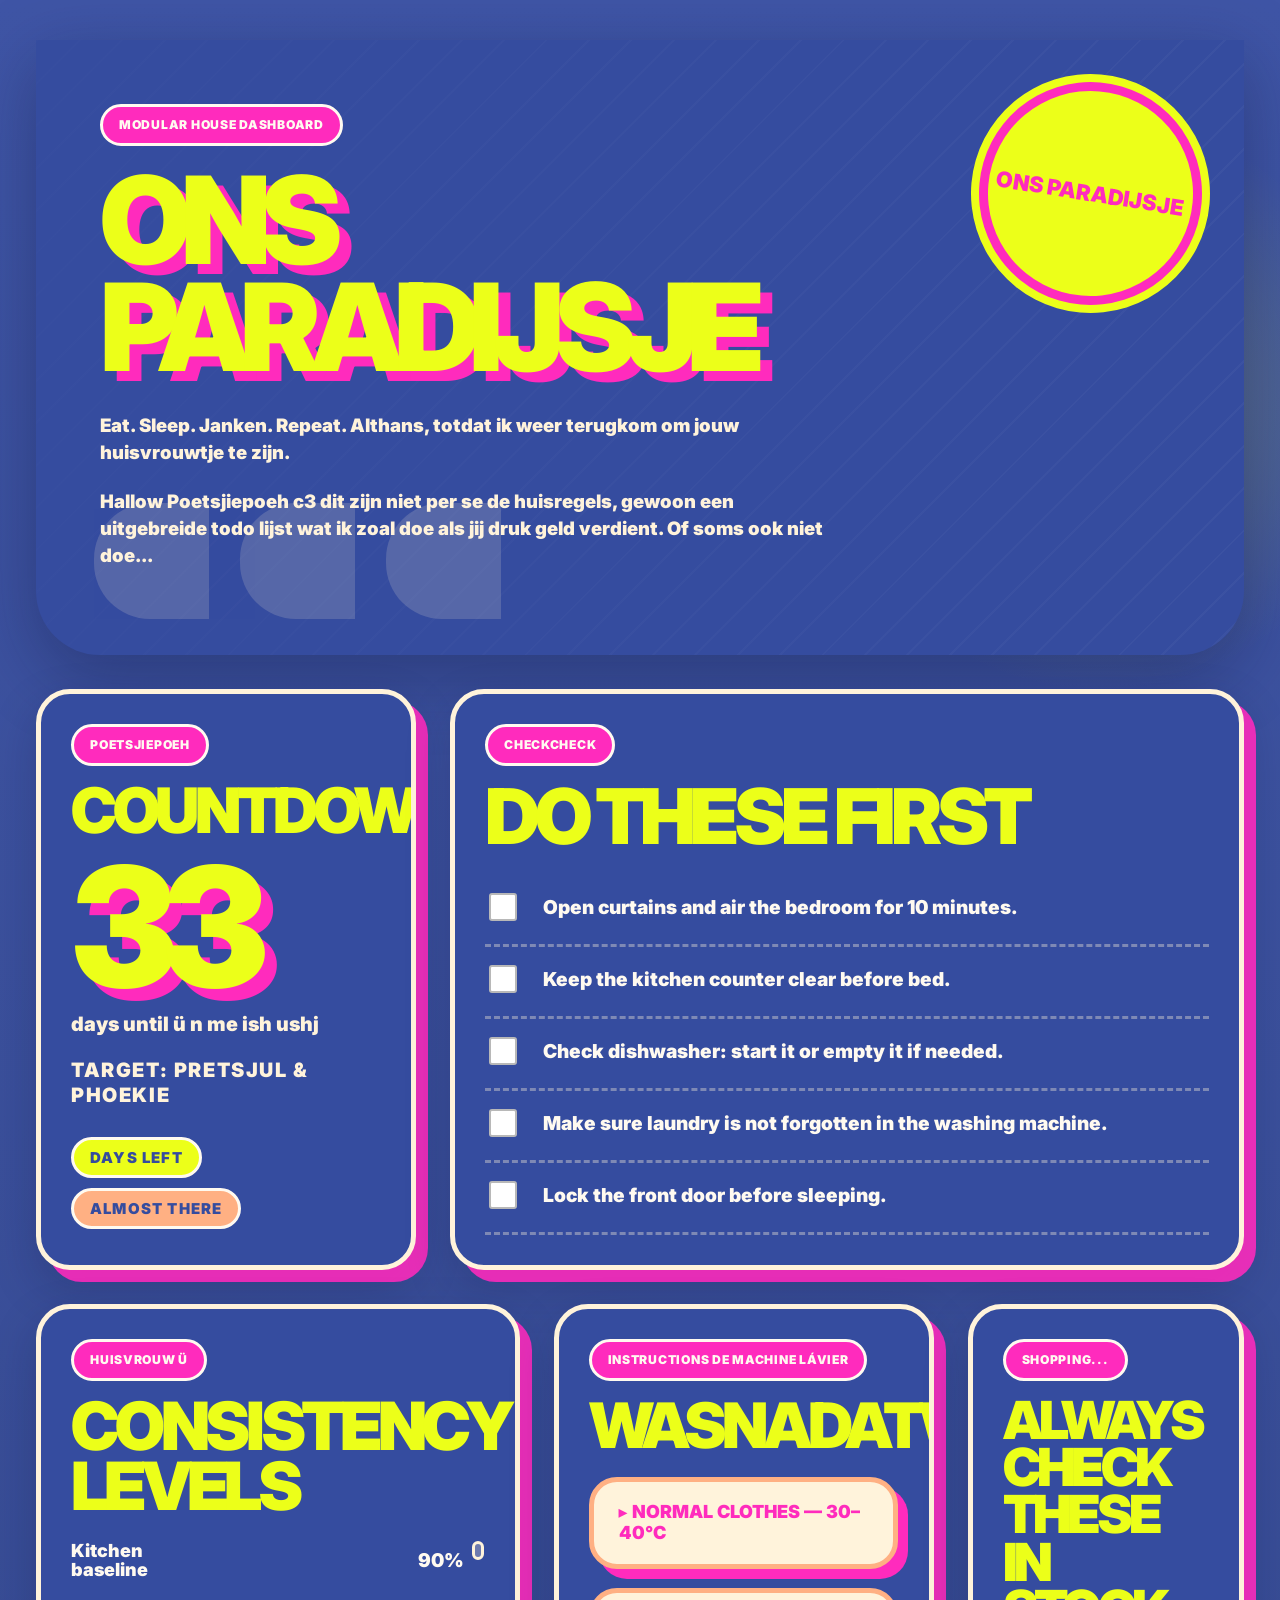
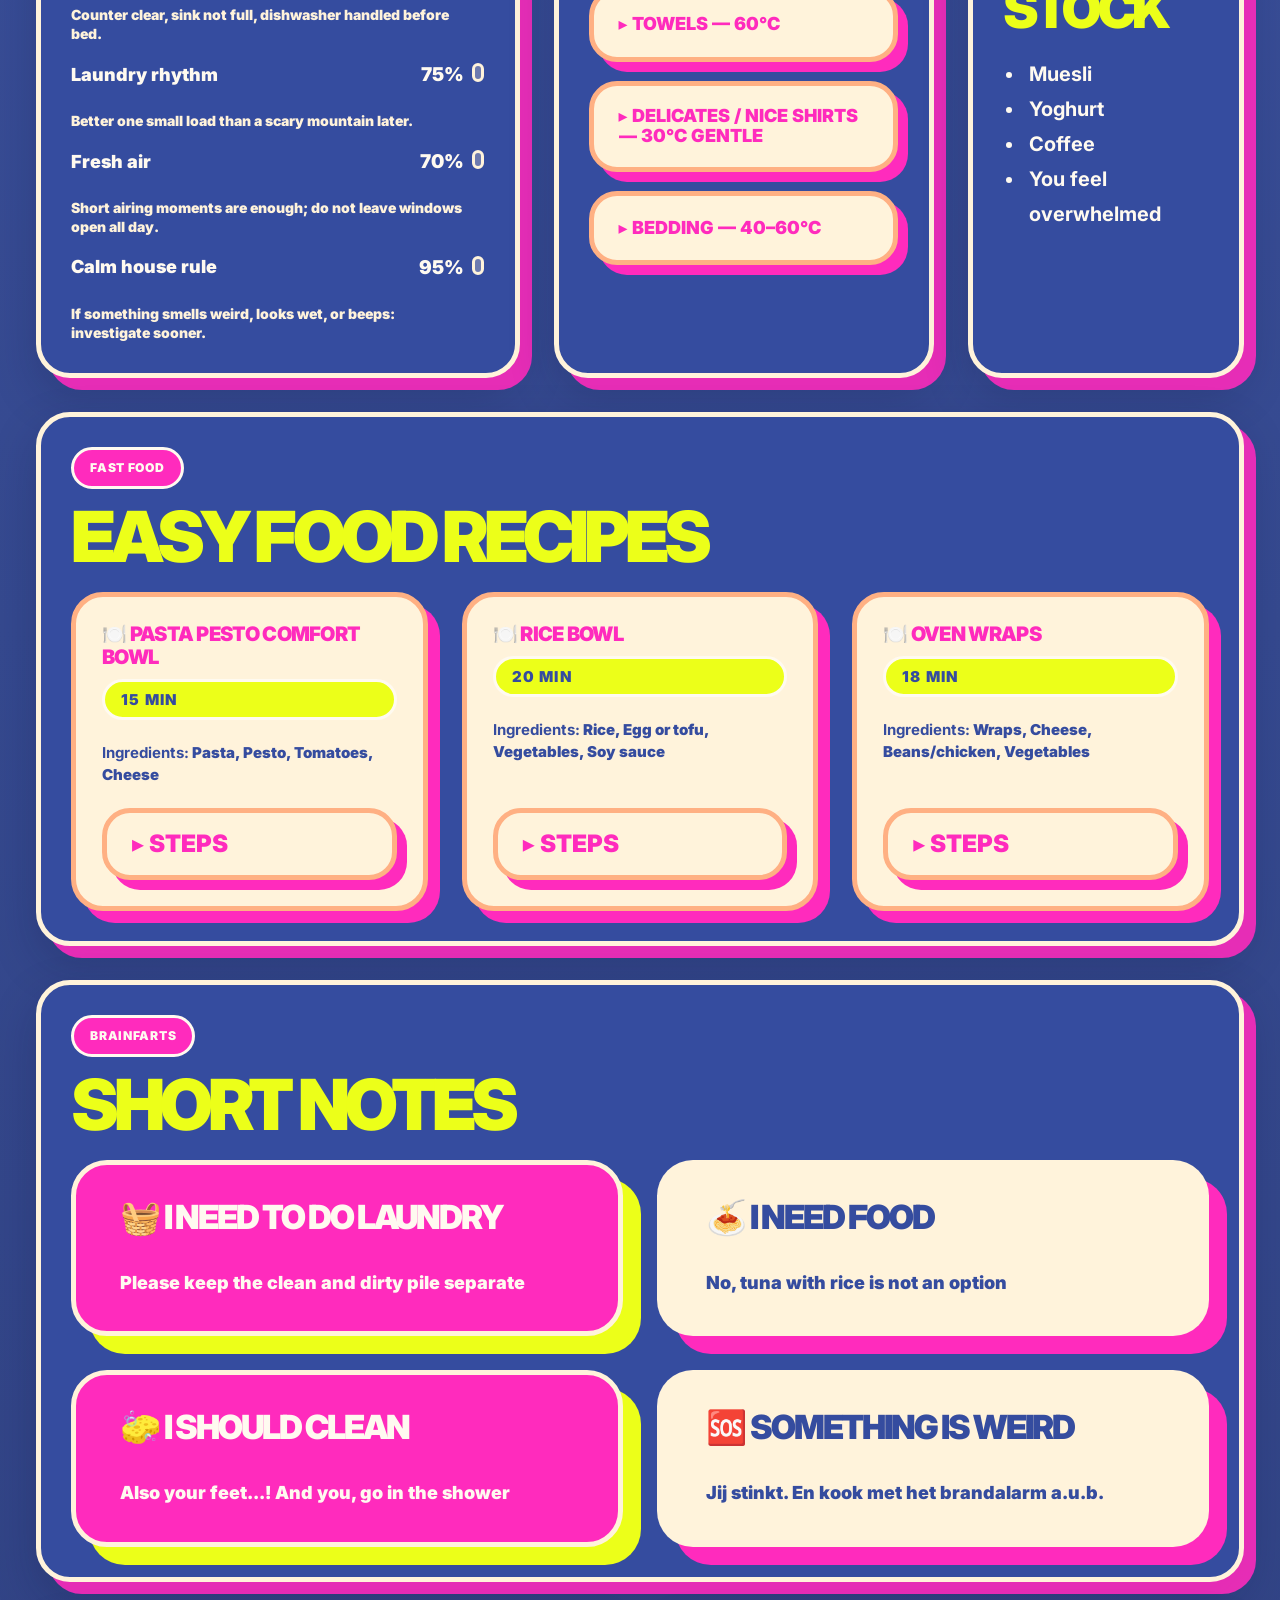
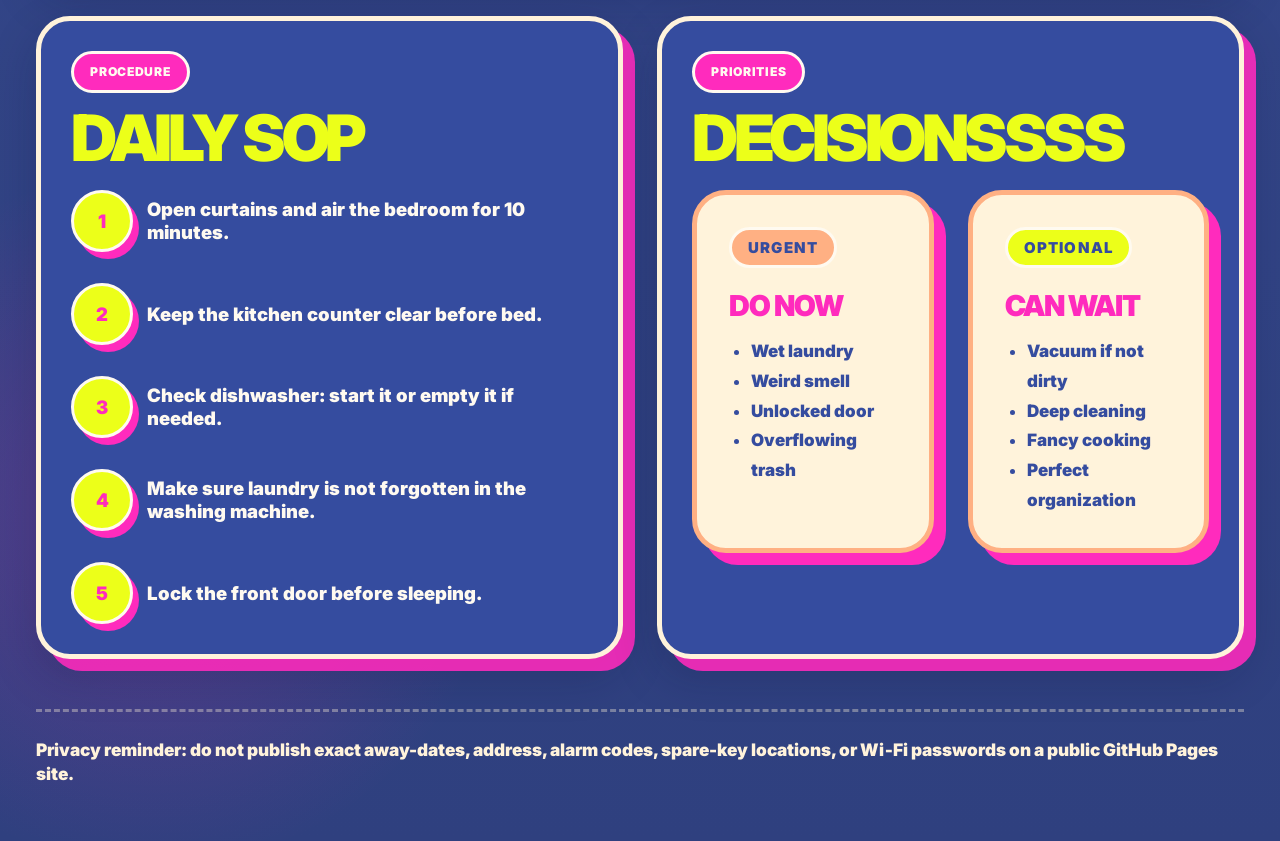
==== commit 47eaa2f5: "UI rollback and reusability refactor Disregarded experimental UI direction and returned to the initi" ====
--- a/index.html
+++ b/index.html
@@ -1,18 +1,18 @@
 <!doctype html>
 <html lang="en">
 <head>
-  <meta charset="utf-8" />
-  <meta name="viewport" content="width=device-width, initial-scale=1" />
+  <meta charset="utf-8">
+  <meta name="viewport" content="width=device-width, initial-scale=1">
   <title>Ons Paradijsje — Modular Dashboard</title>
-  <link rel="stylesheet" href="assets/styles.css" />
+  <link rel="stylesheet" href="assets/styles.css">
 </head>
 <body>
   <main class="page">
-    <section id="dashboard" class="dashboard" aria-label="Ons Paradijsje dashboard"></section>
+    <header id="hero" class="hero"></header>
+    <section id="dashboard" class="dashboard-grid" aria-label="Ons Paradijsje dashboard"></section>
+    <p id="privacyNote" class="footer-note"></p>
   </main>
-
-  <!-- Edit assets/content.js to change text, add cards, remove cards, or shuffle card order. -->
-  <script src="assets/content.js"></script>
+  <script src="assets/config.js"></script>
   <script src="assets/app.js"></script>
 </body>
 </html>
--- a/assets/styles.css
+++ b/assets/styles.css
@@ -1,374 +1,496 @@
+@import url("https://fonts.googleapis.com/css2?family=Inter:wght@700;800;900&display=swap");
+
 :root {
-  --blue: #344fa0;
-  --blue-2: #304993;
-  --neon: #eaff00;
-  --pink: #f727b5;
-  --cream: #fff0cf;
-  --peach: #ffa577;
-  --white: #fff5dc;
-  --line: rgba(255, 245, 220, 0.34);
-  --radius-xl: 3.1rem;
-  --radius-lg: 2.25rem;
-  --shadow-offset: 18px 18px 0 var(--pink);
-  --shadow-offset-lime: 18px 18px 0 var(--neon);
-  --font: "Arial Rounded MT Bold", "Nunito Sans", "Montserrat", system-ui, sans-serif;
+  --bg: #3f55a6;
+  --panel: #354c9f;
+  --panel-dark: #2f407f;
+  --cream: #fff3db;
+  --white: #fffaf0;
+  --pink: #ff2bbd;
+  --lime: #ecff19;
+  --peach: #ffb083;
+  --ink-blue: #354c9f;
+  --line: rgba(255, 243, 219, .36);
+  --shadow: 12px 12px 0 rgba(255, 43, 189, .88), 0 18px 45px rgba(13, 18, 57, .22);
+  --radius: 34px;
+  font-family: Inter, ui-sans-serif, system-ui, -apple-system, BlinkMacSystemFont, "Segoe UI", sans-serif;
 }
 
 * { box-sizing: border-box; }
-html { background: var(--blue); }
+
+html { background: var(--bg); }
+
 body {
   margin: 0;
   min-height: 100vh;
   color: var(--white);
-  font-family: var(--font);
   background:
-    linear-gradient(135deg, rgba(255,255,255,.045) 25%, transparent 25%) 0 0 / 44px 44px,
-    linear-gradient(135deg, transparent 75%, rgba(255,255,255,.035) 75%) 0 0 / 44px 44px,
-    var(--blue);
-  overflow-x: hidden;
+    radial-gradient(circle at 86% 10%, rgba(236, 255, 25, .23) 0, transparent 18rem),
+    radial-gradient(circle at 12% 92%, rgba(255, 43, 189, .21) 0, transparent 22rem),
+    linear-gradient(180deg, var(--bg) 0%, #35498f 55%, var(--panel-dark) 100%);
 }
 
 .page {
-  width: min(1810px, calc(100vw - 64px));
-  margin: 40px auto 60px;
-}
-
-.dashboard {
-  display: grid;
-  grid-template-columns: repeat(12, minmax(0, 1fr));
-  gap: 34px;
-  align-items: stretch;
+  width: min(1760px, calc(100vw - 72px));
+  margin: 0 auto;
+  padding: 40px 0 56px;
 }
 
 .hero {
-  grid-column: 1 / -1;
   position: relative;
-  min-height: 705px;
-  padding: 95px 86px;
   overflow: hidden;
-  border-radius: 0 0 4.2rem 4.2rem;
+  min-height: clamp(330px, 36vw, 640px);
+  padding: clamp(42px, 5vw, 94px);
+  border-radius: 0 0 64px 64px;
   background:
-    linear-gradient(135deg, rgba(255,255,255,.04) 25%, transparent 25%) 0 0 / 46px 46px,
-    var(--blue);
-  box-shadow: inset 0 -70px 0 rgba(35, 61, 140, .25);
-}
-
-.hero h1,
-.headline {
-  margin: 0;
-  color: var(--neon);
-  font-weight: 1000;
+    linear-gradient(90deg, rgba(53, 76, 159, .94), rgba(53, 76, 159, .72)),
+    repeating-linear-gradient(135deg, rgba(255,255,255,.11) 0 2px, transparent 2px 30px),
+    var(--panel);
+  box-shadow: 0 22px 70px rgba(13, 18, 57, .34);
+  margin-bottom: 34px;
+}
+
+.hero-copy { position: relative; z-index: 2; max-width: min(970px, calc(100% - 340px)); }
+
+.hero h1 {
+  margin: 20px 0 32px;
+  color: var(--lime);
+  font-size: clamp(72px, 9.5vw, 156px);
   line-height: .88;
-  letter-spacing: -0.08em;
-  text-transform: uppercase;
-  text-shadow: 16px 12px 0 var(--pink);
-}
-
-.hero h1 {
-  max-width: 940px;
-  font-size: clamp(5.6rem, 9.2vw, 10rem);
-  margin-top: 18px;
-  margin-bottom: 36px;
-}
-
-.hero .lead {
-  max-width: 1140px;
-  margin: 0 0 28px;
-  font-size: clamp(1.05rem, 1.35vw, 1.55rem);
-  line-height: 1.55;
-  font-weight: 900;
-}
-
-.hero .ghost-blocks {
+  letter-spacing: -.085em;
+  text-transform: uppercase;
+  font-weight: 900;
+  text-shadow: 12px 10px 0 var(--pink);
+}
+
+.hero-lead,
+.hero-greeting {
+  margin: 0 0 22px;
+  color: var(--cream);
+  font-size: clamp(18px, 1.45vw, 27px);
+  line-height: 1.45;
+  font-weight: 900;
+}
+
+.hero-seal {
   position: absolute;
-  left: 43px;
+  right: clamp(26px, 4vw, 58px);
+  top: clamp(26px, 4vw, 56px);
+  width: clamp(160px, 16vw, 292px);
+  aspect-ratio: 1;
+  border-radius: 999px;
+  display: grid;
+  place-items: center;
+  text-align: center;
+  background: var(--lime);
+  color: var(--pink);
+  font-size: clamp(17px, 1.7vw, 31px);
+  font-weight: 900;
+  line-height: .9;
+  text-transform: uppercase;
+  box-shadow: 0 0 0 9px var(--pink), 0 0 0 17px var(--lime), 0 12px 0 #26356e;
+  transform: rotate(5deg);
+}
+
+.hero-seal span { transform: rotate(4deg); }
+
+.ghost-blocks {
+  position: absolute;
+  left: clamp(28px, 4.5vw, 86px);
   bottom: 36px;
   display: flex;
   gap: 31px;
   opacity: .16;
-  pointer-events: none;
-}
-.hero .ghost-blocks span {
-  width: 169px;
-  height: 166px;
-  border-radius: 58px 0 0 58px;
-  background: var(--white);
-}
-
-.pill {
-  display: inline-flex;
-  align-items: center;
-  justify-content: center;
-  min-height: 48px;
-  padding: 9px 19px 8px;
-  border: 3px solid var(--white);
-  border-radius: 999px;
-  background: var(--pink);
-  color: var(--white);
-  font-size: clamp(.9rem, 1.1vw, 1.28rem);
-  line-height: 1;
-  font-weight: 1000;
-  text-transform: uppercase;
-  letter-spacing: .035em;
-  box-shadow: 0 0 0 2px rgba(255,255,255,.05);
-  white-space: nowrap;
-}
-
-.hero-badge {
-  position: absolute;
-  right: 48px;
-  top: 27px;
-  width: 306px;
-  aspect-ratio: 1;
-  border-radius: 999px;
-  border: 11px solid var(--neon);
-  background: var(--neon);
-  box-shadow: inset 0 0 0 13px var(--pink);
-  display: grid;
-  place-items: center;
-  transform: rotate(6deg);
-}
-.hero-badge span {
-  color: var(--pink);
-  font-size: 1.75rem;
-  font-weight: 1000;
-  text-transform: uppercase;
-  white-space: nowrap;
-}
+}
+
+.ghost-blocks span {
+  width: clamp(90px, 9vw, 170px);
+  height: clamp(88px, 9vw, 164px);
+  border-radius: 56px 0 0 56px;
+  background: var(--cream);
+}
+
+.dashboard-grid {
+  display: grid;
+  grid-template-columns: repeat(12, minmax(0, 1fr));
+  gap: 34px;
+  align-items: stretch;
+}
+
+.span-3 { grid-column: span 3; }
+.span-4 { grid-column: span 4; }
+.span-5 { grid-column: span 5; }
+.span-6 { grid-column: span 6; }
+.span-7 { grid-column: span 7; }
+.span-8 { grid-column: span 8; }
+.span-12 { grid-column: span 12; }
 
 .card {
   position: relative;
-  border: 6px solid var(--white);
-  border-radius: var(--radius-xl);
-  background: var(--blue);
-  box-shadow: var(--shadow-offset);
-  padding: 40px;
+  min-width: 0;
+  min-height: 100%;
+  padding: clamp(26px, 2.35vw, 44px);
+  border: 5px solid var(--cream);
+  border-radius: var(--radius);
+  background: var(--panel);
+  box-shadow: var(--shadow);
   overflow: hidden;
-  isolation: isolate;
-}
-.card::before {
-  content: "";
-  position: absolute;
-  inset: 0;
-  border-radius: inherit;
-  pointer-events: none;
-  background: linear-gradient(135deg, rgba(255,255,255,.02), transparent 48%);
-  z-index: -1;
-}
-.card .headline { font-size: clamp(4rem, 5vw, 6.7rem); }
-.card.countdown { grid-column: span 4; min-height: 580px; }
-.card.checklist { grid-column: span 8; min-height: 580px; }
-.card.levels { grid-column: span 5; min-height: 485px; }
-.card.laundry { grid-column: span 4; min-height: 485px; }
-.card.shopping { grid-column: span 3; min-height: 485px; }
-.card.recipes { grid-column: 1 / -1; min-height: 545px; }
-.card.notes { grid-column: 1 / -1; min-height: 650px; }
-.card.sop { grid-column: span 6; min-height: 600px; }
-.card.decisions { grid-column: span 6; min-height: 600px; }
-
-.count-number {
-  margin: 24px 0 8px;
-  color: var(--neon);
-  font-size: clamp(8rem, 12vw, 13rem);
+}
+
+.card-title {
+  margin: 16px 0 24px;
+  color: var(--lime);
+  font-size: clamp(42px, 5vw, 86px);
+  line-height: .9;
+  letter-spacing: -.07em;
+  text-transform: uppercase;
+  font-weight: 900;
+}
+
+.span-3 .card-title { font-size: clamp(38px, 4.1vw, 70px); }
+.span-4 .card-title { font-size: clamp(44px, 4.9vw, 82px); }
+.span-5 .card-title { font-size: clamp(48px, 5.2vw, 88px); }
+.span-8 .card-title { font-size: clamp(58px, 6vw, 104px); }
+.span-12 .card-title { font-size: clamp(60px, 5.5vw, 104px); }
+
+.tag {
+  display: inline-flex;
+  align-items: center;
+  justify-content: center;
+  max-width: 100%;
+  min-height: 42px;
+  padding: 8px 16px;
+  border: 3px solid var(--white);
+  border-radius: 999px;
+  font-size: clamp(12px, .95vw, 19px);
+  line-height: 1;
+  font-weight: 900;
+  text-transform: uppercase;
+  letter-spacing: .06em;
+  white-space: nowrap;
+}
+
+.tag-pink { background: var(--pink); color: var(--white); }
+
+.big-number {
+  color: var(--lime);
+  font-size: clamp(110px, 13vw, 225px);
   line-height: .78;
-  letter-spacing: -.08em;
-  font-weight: 1000;
-  text-shadow: 15px 14px 0 var(--pink);
-}
-.countdown p { margin: 25px 0; font-size: 1.45rem; font-weight: 1000; }
-.countdown .target { text-transform: uppercase; letter-spacing: .08em; font-size: 1.6rem; }
-.mini-pills { display: flex; gap: 10px; flex-wrap: wrap; margin-top: 33px; }
-.mini-pill {
+  letter-spacing: -.09em;
+  font-weight: 900;
+  text-shadow: 12px 12px 0 var(--pink);
+}
+
+.count-text,
+.count-target {
+  margin: 20px 0 0;
+  color: var(--cream);
+  font-size: clamp(18px, 1.55vw, 26px);
+  line-height: 1.3;
+  font-weight: 900;
+}
+.count-target { text-transform: uppercase; letter-spacing: .08em; }
+
+.mini-chips { display: flex; gap: 10px; flex-wrap: wrap; margin-top: 28px; }
+.mini-chip {
   display: inline-flex;
   align-items: center;
-  justify-content: center;
-  min-height: 45px;
-  padding: 8px 17px;
-  border-radius: 999px;
+  min-height: 41px;
+  padding: 8px 16px;
   border: 3px solid var(--white);
-  background: var(--neon);
-  color: var(--blue);
-  font-weight: 1000;
-  text-transform: uppercase;
+  border-radius: 999px;
+  background: var(--lime);
+  color: var(--ink-blue);
+  font-size: 15px;
+  font-weight: 900;
   letter-spacing: .08em;
-  font-size: 1.05rem;
-}
-.mini-pill.alt { background: var(--peach); }
-
-.checklist .headline { margin: 18px 0 22px; }
-.todo-list { list-style: none; padding: 0; margin: 0; }
-.todo-list li {
-  display: grid;
-  grid-template-columns: 36px 1fr;
-  gap: 22px;
-  align-items: center;
-  padding: 20px 8px 25px;
+  text-transform: uppercase;
+  white-space: nowrap;
+}
+.mini-chip-peach { background: var(--peach); }
+
+.static-checklist {
+  list-style: none;
+  margin: 0;
+  padding: 0;
+}
+.static-checklist li {
+  display: grid;
+  grid-template-columns: 34px minmax(0, 1fr);
+  align-items: center;
+  gap: 20px;
+  padding: 18px 4px 23px;
   border-bottom: 3px dashed var(--line);
-  font-size: clamp(1.1rem, 1.5vw, 1.55rem);
+  color: var(--white);
+  font-size: clamp(18px, 1.5vw, 27px);
   line-height: 1.25;
-  font-weight: 1000;
-}
-.fake-check {
-  width: 29px;
-  height: 29px;
+  font-weight: 900;
+}
+.fake-checkbox {
+  width: 28px;
+  height: 28px;
+  border: 2px solid rgba(0, 0, 0, .28);
+  border-radius: 3px;
   background: #fff;
-  border: 2px solid rgba(0,0,0,.26);
-  border-radius: 3px;
-  box-shadow: inset 0 0 0 1px rgba(255,255,255,.4);
-}
-
-.level-row {
-  display: grid;
-  grid-template-columns: 190px 1fr 58px;
-  gap: 24px;
-  align-items: center;
-  margin-top: 26px;
-}
-.level-title { font-size: 1.36rem; font-weight: 1000; }
+  box-shadow: inset 0 0 0 1px rgba(255,255,255,.6);
+}
+
+.levels-list { display: grid; gap: 19px; }
+.level-row { display: grid; gap: 8px; }
+.level-top {
+  display: grid;
+  grid-template-columns: minmax(150px, .8fr) minmax(130px, 1.2fr) 56px;
+  gap: 18px;
+  align-items: center;
+}
+.level-top::after { content: ""; height: 0; }
+.level-top strong {
+  font-size: clamp(18px, 1.35vw, 25px);
+  line-height: 1.1;
+  font-weight: 900;
+}
+.level-top span {
+  grid-column: 3;
+  font-size: 19px;
+  font-weight: 900;
+  text-align: right;
+}
 .bar {
-  height: 20px;
+  grid-column: 2;
+  height: 19px;
   padding: 3px;
-  border: 3px solid var(--white);
-  border-radius: 999px;
-  background: rgba(255,255,255,.23);
-}
-.bar-fill {
+  border: 3px solid var(--cream);
+  border-radius: 999px;
+  background: rgba(255, 243, 219, .28);
+}
+.bar span {
   display: block;
   height: 100%;
-  width: var(--value);
-  border-radius: 999px;
-  background: linear-gradient(90deg, var(--neon), var(--peach), var(--pink));
-}
-.level-percent { font-size: 1.22rem; font-weight: 900; }
-.level-note { margin: 8px 0 0; font-size: 1rem; font-weight: 900; }
-
-.laundry .headline,
-.shopping .headline { margin: 19px 0 28px; font-size: clamp(3.45rem, 4.2vw, 5.5rem); }
-.instruction-list { display: grid; gap: 22px; margin-top: 28px; }
-.instruction {
-  border: 5px solid var(--peach);
-  border-radius: 30px;
-  background: var(--cream);
-  color: var(--pink);
-  padding: 23px 28px;
-  min-height: 76px;
-  font-size: clamp(1.1rem, 1.35vw, 1.45rem);
-  font-weight: 1000;
-  text-transform: uppercase;
-  box-shadow: 12px 11px 0 var(--pink);
-}
-.plain-list { margin: 26px 0 0 28px; padding: 0; font-size: 1.35rem; line-height: 1.8; }
-
-.recipe-grid { display: grid; grid-template-columns: repeat(3, 1fr); gap: 38px; margin-top: 24px; }
-.cream-card {
-  background: var(--cream);
-  color: var(--blue);
-  border: 5px solid var(--peach);
-  border-radius: var(--radius-lg);
-  box-shadow: 14px 14px 0 var(--pink);
-  padding: 26px;
-  font-weight: 900;
-}
-.cream-card h3 {
-  margin: 0 0 8px;
-  color: var(--pink);
-  font-size: 1.45rem;
-  text-transform: uppercase;
-  line-height: 1.12;
-  font-weight: 1000;
-}
-.time-chip {
-  display: inline-flex;
-  padding: 9px 16px;
-  border-radius: 999px;
-  background: var(--neon);
-  color: var(--pink);
-  border: 3px solid var(--white);
-  font-size: 1rem;
-  font-weight: 1000;
-  text-transform: uppercase;
-  margin-bottom: 19px;
-}
-.steps-box {
-  margin-top: 24px;
+  border-radius: 999px;
+  background: linear-gradient(90deg, var(--lime), var(--peach), var(--pink));
+}
+.level-row p {
+  margin: 0;
+  color: var(--cream);
+  font-size: clamp(14px, 1vw, 18px);
+  line-height: 1.35;
+  font-weight: 900;
+}
+
+.instruction-list { display: grid; gap: 19px; }
+.instruction-card,
+.steps-card,
+.recipe-card,
+.matrix-card,
+.note-card {
+  overflow-wrap: anywhere;
+}
+.instruction-card {
+  min-height: 74px;
+  display: flex;
+  align-items: center;
+  padding: 20px 25px;
   border: 5px solid var(--peach);
   border-radius: 28px;
-  min-height: 76px;
+  background: var(--cream);
+  color: var(--pink);
+  box-shadow: 10px 10px 0 var(--pink);
+  font-size: clamp(18px, 1.25vw, 24px);
+  line-height: 1.15;
+  font-weight: 900;
+  text-transform: uppercase;
+}
+
+.stock-list {
+  margin: 18px 0 0 22px;
+  padding: 0;
+  color: var(--white);
+  font-size: clamp(20px, 1.55vw, 28px);
+  line-height: 1.75;
+  font-weight: 700;
+}
+.stock-list li { padding-left: 4px; }
+
+.recipe-grid {
+  display: grid;
+  grid-template-columns: repeat(3, minmax(0, 1fr));
+  gap: 34px;
+  align-items: stretch;
+}
+.recipe-card {
+  min-height: 285px;
   display: flex;
-  align-items: center;
-  padding: 0 26px;
-  color: var(--pink);
-  text-transform: uppercase;
-  font-size: 1.35rem;
-  box-shadow: 11px 10px 0 var(--pink);
+  flex-direction: column;
+  padding: 26px;
+  border: 5px solid var(--peach);
+  border-radius: 32px;
   background: var(--cream);
-  pointer-events: none;
-}
-
-.note-grid { display: grid; grid-template-columns: 1fr 1fr; gap: 32px 50px; margin-top: 26px; }
-.note {
+  color: var(--ink-blue);
+  box-shadow: 12px 12px 0 var(--pink);
+}
+.recipe-card h3 {
+  margin: 0 0 10px;
+  color: var(--pink);
+  font-size: clamp(20px, 1.55vw, 29px);
+  line-height: 1.15;
+  letter-spacing: -.035em;
+  text-transform: uppercase;
+  font-weight: 900;
+}
+.recipe-card p {
+  margin: 22px 0 22px;
+  color: var(--ink-blue);
+  font-size: clamp(15px, 1.1vw, 20px);
+  line-height: 1.45;
+  font-weight: 900;
+}
+.steps-card {
+  margin-top: auto;
+  min-height: 72px;
+  display: flex;
+  align-items: center;
+  padding: 0 25px;
+  border: 5px solid var(--peach);
+  border-radius: 28px;
+  background: var(--cream);
+  color: var(--pink);
+  box-shadow: 10px 10px 0 var(--pink);
+  font-size: 24px;
+  font-weight: 900;
+  text-transform: uppercase;
+}
+
+.note-grid {
+  display: grid;
+  grid-template-columns: repeat(2, minmax(0, 1fr));
+  gap: 34px;
+}
+.note-card {
   min-height: 165px;
   display: flex;
   flex-direction: column;
   justify-content: center;
-  padding: 36px 45px;
+  padding: 36px 44px;
+  border: 5px solid var(--cream);
   border-radius: 36px;
-  border: 5px solid var(--white);
-  font-weight: 1000;
-}
-.note.hot { background: var(--pink); color: var(--white); box-shadow: 20px 18px 0 var(--neon); }
-.note.calm { background: var(--cream); color: var(--blue); border-color: transparent; box-shadow: 18px 17px 0 var(--pink); }
-.note h3 { margin: 0 0 42px; font-size: clamp(2.25rem, 3vw, 3.2rem); line-height: 1.05; text-transform: uppercase; }
-.note p { margin: 0; font-size: 1.23rem; line-height: 1.32; }
-
-.number-list { display: grid; gap: 33px; margin-top: 34px; }
-.number-row { display: grid; grid-template-columns: 58px 1fr; gap: 18px; align-items: center; font-size: 1.35rem; font-weight: 1000; }
-.number-badge {
-  width: 57px;
-  height: 57px;
-  border-radius: 50%;
+  font-weight: 900;
+}
+.note-hot { background: var(--pink); color: var(--white); box-shadow: 18px 18px 0 var(--lime); }
+.note-calm { background: var(--cream); color: var(--ink-blue); border-color: transparent; box-shadow: 18px 18px 0 var(--pink); }
+.note-card h3 {
+  margin: 0 0 36px;
+  font-size: clamp(30px, 2.6vw, 50px);
+  line-height: 1.02;
+  letter-spacing: -.06em;
+  text-transform: uppercase;
+  font-weight: 900;
+}
+.note-card p {
+  margin: 0;
+  font-size: clamp(18px, 1.28vw, 24px);
+  line-height: 1.35;
+  font-weight: 900;
+}
+
+.procedure-list {
+  counter-reset: sop;
+  display: grid;
+  gap: 31px;
+  margin: 0;
+  padding: 0;
+}
+.procedure-list li {
+  counter-increment: sop;
+  display: grid;
+  grid-template-columns: 58px minmax(0, 1fr);
+  align-items: center;
+  gap: 18px;
+  color: var(--white);
+  font-size: clamp(18px, 1.45vw, 26px);
+  line-height: 1.25;
+  font-weight: 900;
+}
+.procedure-list li::before {
+  content: counter(sop);
+  width: 56px;
+  height: 56px;
   display: grid;
   place-items: center;
-  color: var(--pink);
-  background: var(--neon);
   border: 3px solid var(--white);
-  box-shadow: 6px 8px 0 var(--pink);
-}
-
-.decision-grid { display: grid; grid-template-columns: 1fr 1fr; gap: 50px; margin-top: 31px; }
-.decision-card { min-height: 332px; }
-.decision-card h3 { color: var(--pink); font-size: 1.8rem; margin: 23px 0 15px; text-transform: uppercase; }
-.decision-card ul { margin: 0 0 0 25px; padding: 0; font-size: 1.25rem; line-height: 1.8; }
+  border-radius: 999px;
+  background: var(--lime);
+  color: var(--pink);
+  box-shadow: 6px 7px 0 var(--pink);
+  font-weight: 900;
+}
+
+.matrix-grid {
+  display: grid;
+  grid-template-columns: repeat(2, minmax(0, 1fr));
+  gap: 34px;
+}
+.matrix-card {
+  min-height: 300px;
+  padding: 32px;
+  border: 5px solid var(--peach);
+  border-radius: 34px;
+  background: var(--cream);
+  color: var(--ink-blue);
+  box-shadow: 12px 12px 0 var(--pink);
+}
+.matrix-card h3 {
+  margin: 24px 0 16px;
+  color: var(--pink);
+  font-size: clamp(28px, 2.25vw, 44px);
+  line-height: 1;
+  letter-spacing: -.035em;
+  text-transform: uppercase;
+  font-weight: 900;
+}
+.matrix-card ul {
+  margin: 0 0 0 22px;
+  padding: 0;
+  font-size: clamp(17px, 1.25vw, 23px);
+  line-height: 1.75;
+  font-weight: 900;
+}
 
 .footer-note {
-  grid-column: 1 / -1;
-  margin-top: 12px;
-  padding-top: 24px;
+  margin: 50px 0 0;
+  padding-top: 26px;
   border-top: 3px dashed var(--line);
-  font-size: 1.35rem;
+  color: var(--cream);
+  font-size: clamp(16px, 1.35vw, 26px);
   line-height: 1.35;
-  font-weight: 1000;
+  font-weight: 900;
 }
 
 @media (max-width: 1200px) {
-  .page { width: min(100vw - 32px, 980px); }
-  .hero { min-height: auto; padding: 64px 40px 180px; }
-  .hero-badge { width: 210px; right: 25px; top: 25px; opacity: .9; }
-  .hero-badge span { font-size: 1.1rem; }
-  .card.countdown, .card.checklist, .card.levels, .card.laundry, .card.shopping, .card.sop, .card.decisions { grid-column: 1 / -1; }
-  .recipe-grid, .note-grid, .decision-grid { grid-template-columns: 1fr; }
-  .card { padding: 30px; }
-  .level-row { grid-template-columns: 1fr; gap: 9px; }
-}
-
-@media (max-width: 700px) {
-  .page { margin-top: 18px; width: min(100vw - 20px, 620px); }
-  .dashboard { gap: 24px; }
-  .hero h1 { font-size: 4.6rem; }
-  .hero { padding: 42px 24px 140px; border-radius: 0 0 2.5rem 2.5rem; }
-  .hero-badge { position: relative; right: auto; top: auto; width: 160px; margin-top: 28px; }
-  .card { border-width: 4px; border-radius: 2rem; box-shadow: 10px 10px 0 var(--pink); }
-  .card .headline { font-size: 3.3rem; }
-  .count-number { font-size: 8rem; }
-  .todo-list li { grid-template-columns: 30px 1fr; gap: 15px; }
-}
+  .page { width: min(100vw - 34px, 980px); }
+  .dashboard-grid { grid-template-columns: 1fr; gap: 28px; }
+  .span-3, .span-4, .span-5, .span-6, .span-7, .span-8, .span-12 { grid-column: 1; }
+  .hero-copy { max-width: calc(100% - 210px); }
+  .level-top { grid-template-columns: 1fr auto; }
+  .level-top span { grid-column: auto; }
+  .bar { grid-column: 1 / -1; }
+}
+
+@media (max-width: 860px) {
+  .hero-copy { max-width: 100%; }
+  .hero-seal { position: relative; right: auto; top: auto; margin-top: 32px; }
+  .recipe-grid, .note-grid, .matrix-grid { grid-template-columns: 1fr; }
+}
+
+@media (max-width: 620px) {
+  .page { width: calc(100vw - 22px); padding-top: 18px; }
+  .hero { padding: 32px 23px 120px; border-radius: 0 0 34px 34px; }
+  .hero h1 { font-size: 58px; text-shadow: 6px 5px 0 var(--pink); }
+  .hero-seal { width: 145px; font-size: 16px; }
+  .ghost-blocks { left: 22px; gap: 12px; }
+  .card { padding: 24px; border-radius: 28px; box-shadow: 9px 9px 0 rgba(255, 43, 189, .88); }
+  .card-title, .span-3 .card-title, .span-4 .card-title, .span-5 .card-title, .span-8 .card-title, .span-12 .card-title { font-size: 42px; }
+  .static-checklist li { grid-template-columns: 28px 1fr; gap: 14px; }
+  .fake-checkbox { width: 24px; height: 24px; }
+  .procedure-list li { grid-template-columns: 48px 1fr; }
+  .procedure-list li::before { width: 46px; height: 46px; }
+}
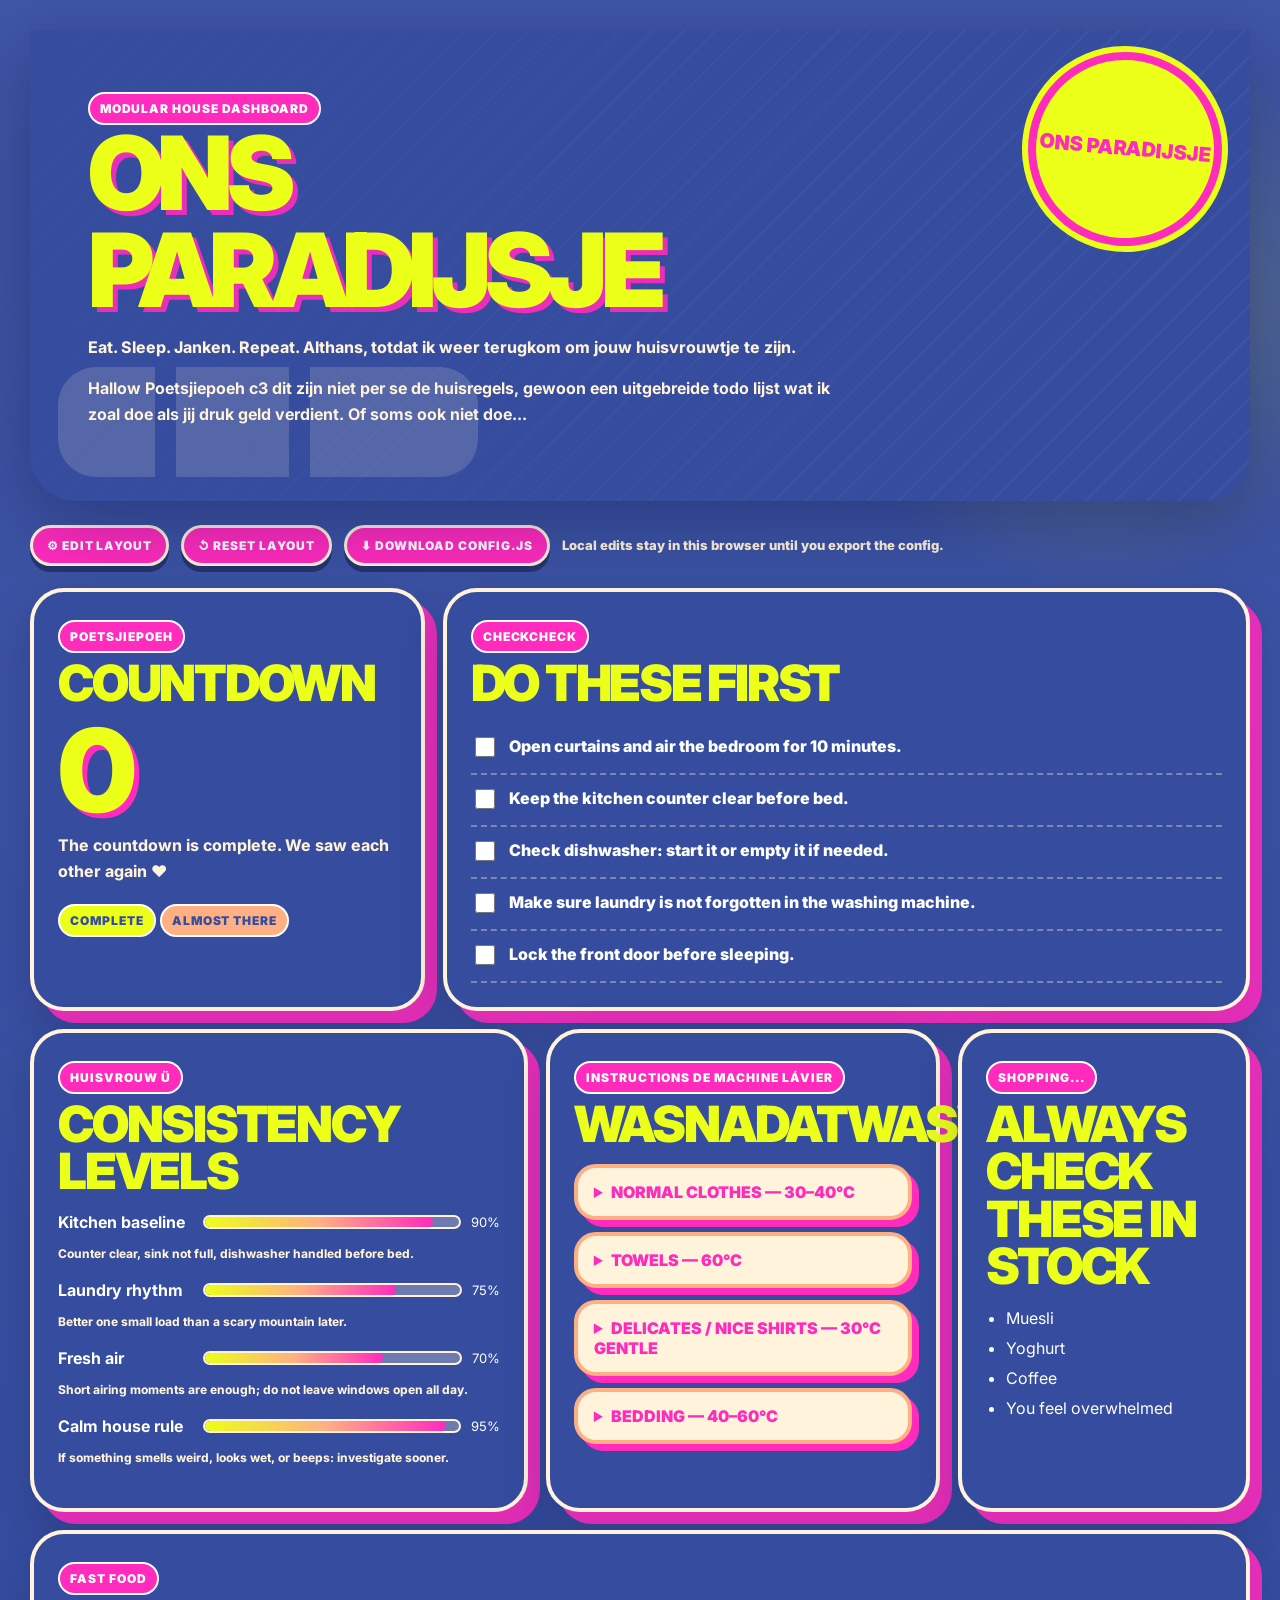
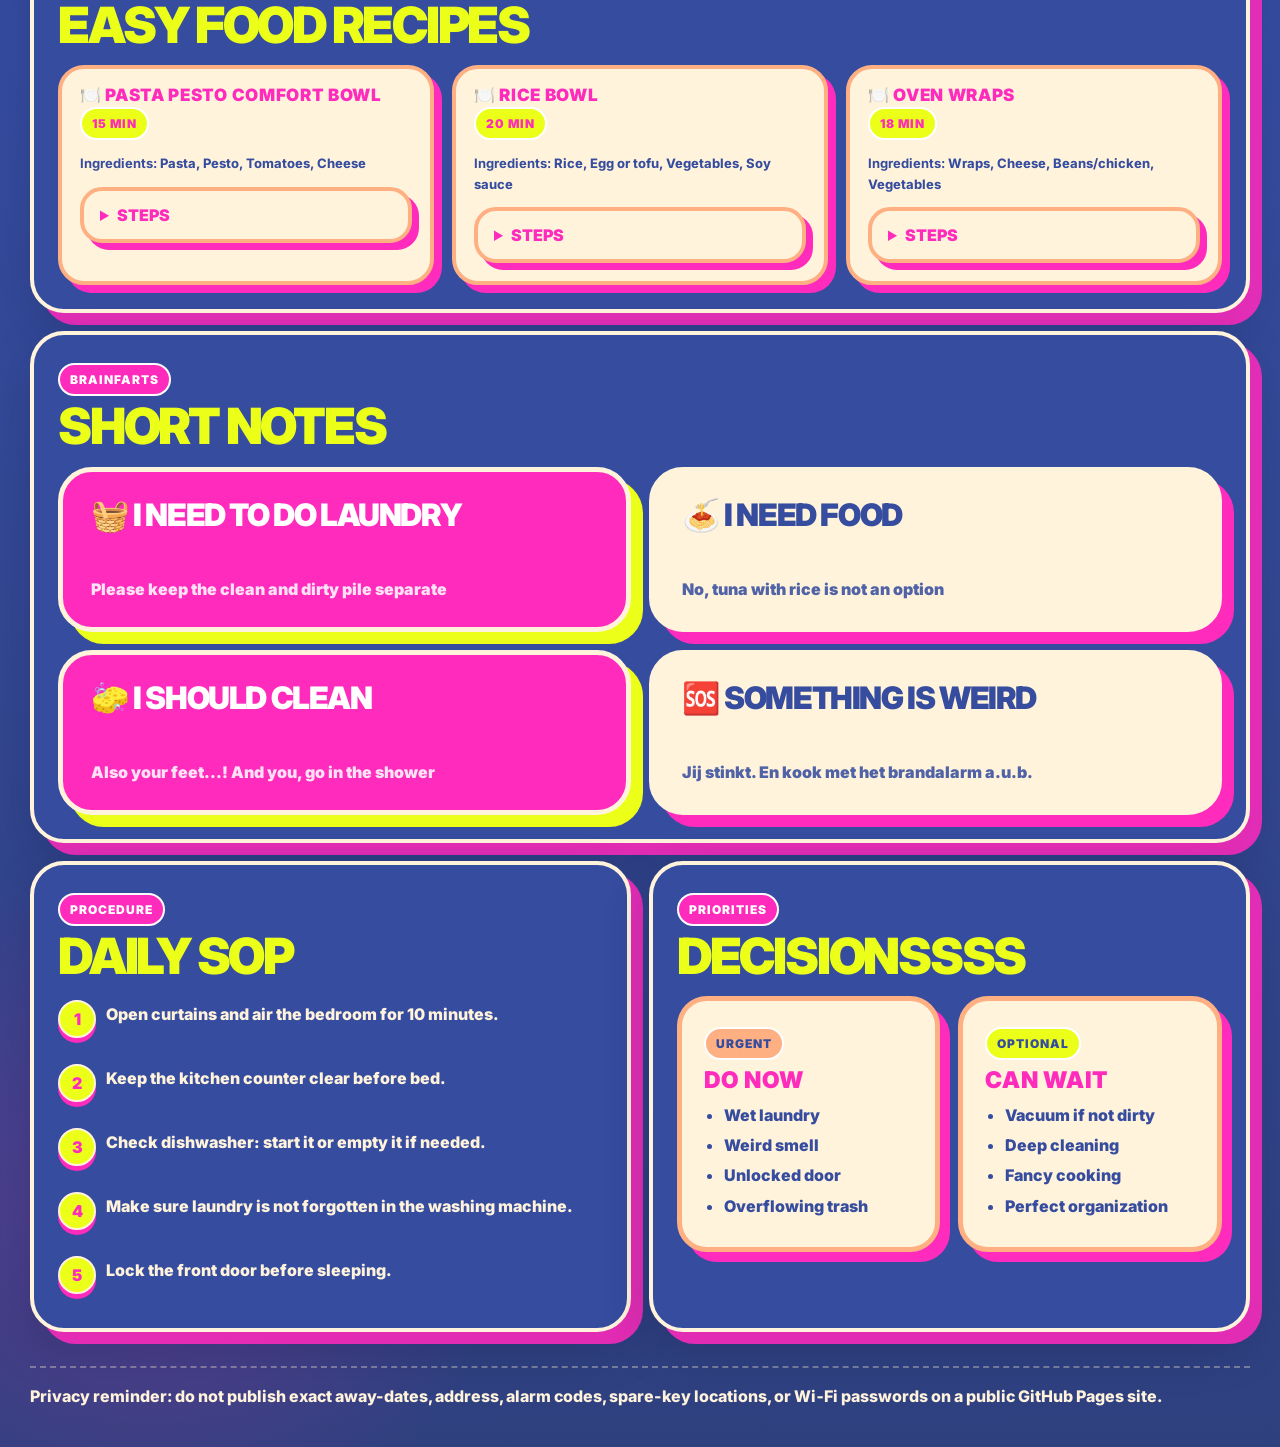
==== commit 0f57d5fa: "Behavior Change Quick action behavior simplification Removed frame handle again. Removed quick-actio" ====
--- a/index.html
+++ b/index.html
@@ -3,15 +3,49 @@
 <head>
   <meta charset="utf-8">
   <meta name="viewport" content="width=device-width, initial-scale=1">
-  <title>Ons Paradijsje — Modular Dashboard</title>
+  <title></title>
   <link rel="stylesheet" href="assets/styles.css">
 </head>
 <body>
   <main class="page">
-    <header id="hero" class="hero"></header>
-    <section id="dashboard" class="dashboard-grid" aria-label="Ons Paradijsje dashboard"></section>
-    <p id="privacyNote" class="footer-note"></p>
+    <section class="hero" id="hero">
+      <span class="tag blue" id="heroLabel"></span>
+      <h1 id="siteTitle"></h1>
+      <p id="siteSubtitle"></p>
+      <p><strong id="siteGreeting"></strong></p>
+      <p class="small" id="siteHelper"></p>
+    </section>
+
+    <section class="toolbar" id="toolbar" aria-label="Dashboard tools">
+      <button id="editorToggle" type="button"></button>
+      <button id="resetLayout" type="button"></button>
+      <button id="downloadConfig" type="button"></button>
+      <span class="toolbar-note" id="toolbarNote"></span>
+    </section>
+
+    <section class="layout-editor" id="layoutEditor" hidden>
+      <div class="editor-panel">
+        <h2 id="editorTitle"></h2>
+        <p id="editorDescription"></p>
+        <div id="frameList" class="frame-list"></div>
+        <div class="add-row">
+          <select id="newFrameType" aria-label="Frame type to add"></select>
+          <button id="addFrame" type="button"></button>
+        </div>
+      </div>
+      <div class="editor-panel">
+        <h2 id="howTitle"></h2>
+        <ol class="clean" id="howList"></ol>
+      </div>
+    </section>
+
+    <section class="grid" id="dashboard" aria-live="polite"></section>
+
+    <p class="footer-note" id="footerNote"></p>
   </main>
+
+  <template id="cardTemplate"></template>
+
   <script src="assets/config.js"></script>
   <script src="assets/app.js"></script>
 </body>
--- a/assets/styles.css
+++ b/assets/styles.css
@@ -1,496 +1,146 @@
-@import url("https://fonts.googleapis.com/css2?family=Inter:wght@700;800;900&display=swap");
+@import url("https://fonts.googleapis.com/css2?family=Inter:wght@400;600;700;800;900&display=swap");
 
-:root {
-  --bg: #3f55a6;
-  --panel: #354c9f;
-  --panel-dark: #2f407f;
-  --cream: #fff3db;
-  --white: #fffaf0;
-  --pink: #ff2bbd;
-  --lime: #ecff19;
-  --peach: #ffb083;
-  --ink-blue: #354c9f;
-  --line: rgba(255, 243, 219, .36);
-  --shadow: 12px 12px 0 rgba(255, 43, 189, .88), 0 18px 45px rgba(13, 18, 57, .22);
-  --radius: 34px;
-  font-family: Inter, ui-sans-serif, system-ui, -apple-system, BlinkMacSystemFont, "Segoe UI", sans-serif;
+:root{
+  --blue:#3f55a6;
+  --blue2:#354c9f;
+  --blue3:#2f407f;
+  --pink:#ff2bbd;
+  --lime:#ecff19;
+  --cream:#fff3db;
+  --peach:#ffb083;
+  --white:#fff;
+  --shadow:0 22px 70px rgba(13,18,57,.34);
+  --font-heading:Inter, ui-sans-serif, system-ui, -apple-system, BlinkMacSystemFont, "Segoe UI", sans-serif;
+  --font-display:Inter, ui-sans-serif, system-ui, -apple-system, BlinkMacSystemFont, "Segoe UI", sans-serif;
+  --font-body:Inter, ui-sans-serif, system-ui, -apple-system, BlinkMacSystemFont, "Segoe UI", sans-serif;
+  font-family:var(--font-body);
 }
+*{box-sizing:border-box}
+body{
+  margin:0;
+  color:var(--white);
+  background:
+    radial-gradient(circle at 86% 10%,rgba(236,255,25,.23) 0,transparent 18rem),
+    radial-gradient(circle at 12% 92%,rgba(255,43,189,.21) 0,transparent 22rem),
+    linear-gradient(180deg,var(--blue) 0%,var(--blue2) 55%,var(--blue3) 100%);
+  min-height:100vh;
+}
+a{color:inherit}
+button,select{font:inherit}
+.page{padding:30px;max-width:1500px;margin:0 auto}
+.hero{
+  position:relative;
+  overflow:hidden;
+  min-height:300px;
+  padding:clamp(30px,4.5vw,58px);
+  border-radius:0 0 46px 46px;
+  background:
+    linear-gradient(90deg,rgba(53,76,159,.94),rgba(53,76,159,.72)),
+    repeating-linear-gradient(135deg,rgba(255,255,255,.15) 0 2px,transparent 2px 22px),
+    #354c9f;
+  box-shadow:var(--shadow);
+  margin-bottom:24px;
+}
+.hero:before{
+  content:"ONS PARADIJSJE";
+  position:absolute;
+  right:36px;
+  top:30px;
+  width:178px;
+  height:178px;
+  border-radius:50%;
+  display:grid;
+  place-items:center;
+  text-align:center;
+  background:var(--lime);
+  color:var(--pink);
+  font-weight:950;
+  font-size:20px;
+  line-height:.86;
+  box-shadow:0 0 0 8px var(--pink),0 0 0 14px var(--lime),0 12px 0 #26356e;
+  transform:rotate(5deg);
+}
+.hero:after{
+  content:"";
+  position:absolute;
+  left:28px;
+  bottom:24px;
+  width:min(42vw,420px);
+  height:110px;
+  border-radius:38px;
+  background:linear-gradient(90deg,var(--cream) 0 23%,transparent 23% 28%,var(--cream) 28% 55%,transparent 55% 60%,var(--cream) 60% 100%);
+  opacity:.16;
+}
+.hero>*{position:relative;z-index:1;max-width:760px}
+h1,h2,h3,h4{margin:0;line-height:.95;text-transform:uppercase;font-family:var(--font-heading);font-weight:950}
+h1{font-size:clamp(52px,8vw,112px);letter-spacing:-.065em;color:var(--lime);text-shadow:5px 5px 0 rgba(255,43,189,.9)}
+h2{font-size:clamp(30px,3.9vw,58px);letter-spacing:-.045em;color:var(--lime)}
+h3{font-size:23px;letter-spacing:.03em;color:var(--lime)}
+h4{font-size:17px;letter-spacing:.04em;color:var(--pink)}
+p{color:var(--cream);line-height:1.58;font-weight:750}.small{font-size:13px}.tinyline{font-size:12px;margin:.2rem 0 1rem}code{background:rgba(236,255,25,.18);padding:.12rem .32rem;border-radius:.4rem;color:var(--lime)}
+.toolbar{
+  display:flex;
+  gap:12px;
+  align-items:center;
+  flex-wrap:wrap;
+  margin:0 0 22px;
+}
+.toolbar button,.add-row button,.frame-actions button,.frame-width{
+  border:3px solid var(--cream);
+  border-radius:999px;
+  background:var(--pink);
+  color:white;
+  padding:10px 14px;
+  font-weight:950;
+  text-transform:uppercase;
+  letter-spacing:.08em;
+  font-size:12px;
+  box-shadow:0 6px 0 #26356e;
+  cursor:pointer;
+}
+.toolbar button:hover,.add-row button:hover,.frame-actions button:hover{transform:translateY(-1px)}
+.toolbar-note{color:var(--cream);font-weight:850;font-size:13px}.layout-editor{
+  display:grid;
+  grid-template-columns:1.5fr 1fr;
+  gap:18px;
+  margin-bottom:24px;
+}
+.editor-panel{
+  background:#2e3f84;
+  border:4px solid var(--cream);
+  border-radius:34px;
+  padding:22px;
+  box-shadow:12px 12px 0 rgba(255,43,189,.86);
+}
+.frame-list{display:grid;gap:10px;margin-top:14px}.frame-row{
+  display:grid;
+  grid-template-columns:1fr auto;
+  gap:10px;
+  align-items:center;
+  background:var(--cream);
+  color:#354c9f;
+  border:4px solid var(--peach);
+  border-radius:24px;
+  padding:12px;
+  box-shadow:7px 7px 0 rgba(236,255,25,.7);
+}.frame-row h4{color:var(--pink);margin-bottom:4px}.frame-row p{color:#354c9f;margin:.1rem 0}.frame-actions{display:flex;gap:7px;flex-wrap:wrap;justify-content:flex-end}.frame-actions button{padding:8px 10px;font-size:11px;box-shadow:0 4px 0 #354c9f}.frame-actions button.danger{background:#ff6b6b}.frame-width{background:#354c9f;color:var(--lime);box-shadow:none;padding:7px 10px}.add-row{display:flex;gap:10px;margin-top:16px;flex-wrap:wrap}.add-row select{min-width:240px;border:4px solid var(--peach);border-radius:18px;padding:10px;background:var(--cream);color:#354c9f;font-weight:900}
+.grid{display:grid;grid-template-columns:repeat(12,minmax(0,1fr));gap:18px}.span-3{grid-column:span 3}.span-4{grid-column:span 4}.span-5{grid-column:span 5}.span-6{grid-column:span 6}.span-7{grid-column:span 7}.span-8{grid-column:span 8}.span-12{grid-column:span 12}
+.card{
+  background:#354c9f;
+  border:4px solid var(--cream);
+  border-radius:34px;
+  padding:24px;
+  box-shadow:12px 12px 0 rgba(255,43,189,.86),0 18px 45px rgba(13,18,57,.22);
+  min-height:100%;
+}
+.frame-card-head{display:flex;justify-content:space-between;align-items:start;gap:12px;margin-bottom:16px}.frame-handle{display:none!important}.plain-card{background:var(--cream);color:#354c9f;border:4px solid var(--peach);border-radius:26px;padding:18px;box-shadow:8px 8px 0 var(--pink)}.plain-card p,.plain-card li,.plain-card .small{color:#354c9f}.tag{display:inline-flex;align-items:center;gap:5px;padding:7px 10px;border-radius:999px;background:var(--lime);color:var(--pink);font-size:12px;font-weight:950;margin:4px 4px 0 0;text-transform:uppercase;letter-spacing:.08em;border:2px solid white}.tag.ok{background:var(--lime);color:#354c9f}.tag.warn{background:var(--peach);color:#354c9f}.tag.blue{background:var(--pink);color:white}.check label{display:flex;gap:11px;align-items:flex-start;padding:13px 0;border-bottom:2px dashed rgba(255,243,219,.35);color:white;font-weight:850}input[type=checkbox]{width:20px;height:20px;accent-color:var(--lime);margin-top:1px}details{background:var(--cream);color:#354c9f;border:4px solid var(--peach);border-radius:22px;padding:14px 16px;margin-top:12px;box-shadow:7px 7px 0 var(--pink)}details p,details li{color:#354c9f}summary{cursor:pointer;font-weight:950;color:var(--pink);text-transform:uppercase}.score-row{display:grid;grid-template-columns:135px 1fr auto;gap:10px;align-items:center;margin:13px 0}.bar{height:14px;border-radius:999px;background:rgba(255,243,219,.28);overflow:hidden;border:2px solid var(--cream)}.bar span{display:block;height:100%;border-radius:inherit;background:linear-gradient(90deg,var(--lime),var(--peach),var(--pink))}.big-number{font-family:var(--font-display);font-size:82px;font-weight:950;letter-spacing:-.08em;color:var(--lime);text-shadow:5px 5px 0 var(--pink)}.countdown-card .big-number{font-size:clamp(76px,9vw,132px);line-height:.82;margin:.12em 0 .05em}.countdown-date{display:block;color:var(--cream);font-weight:950;text-transform:uppercase;letter-spacing:.09em;margin-top:.35rem}ul.clean,ol.clean{margin:12px 0 0;padding-left:20px}li{margin:7px 0;line-height:1.45}.mini-grid{display:grid;grid-template-columns:repeat(auto-fit,minmax(220px,1fr));gap:18px}.board{display:grid;grid-template-columns:repeat(3,1fr);gap:18px}.column{background:#2e3f84;border:4px solid var(--cream);border-radius:30px;padding:16px;min-height:280px;box-shadow:10px 10px 0 var(--pink)}.task-card{background:var(--cream);color:#354c9f;border:3px solid var(--peach);border-radius:22px;padding:14px;margin-top:12px;box-shadow:7px 7px 0 rgba(236,255,25,.7)}.task-card strong{color:#354c9f}.time-block{display:grid;grid-template-columns:120px 1fr;gap:18px;align-items:start;margin-top:16px}.time-pill{background:var(--lime);color:var(--pink);padding:13px 14px;border-radius:999px;text-align:center;font-weight:950;text-transform:uppercase;box-shadow:0 7px 0 var(--pink)}.room-grid{display:grid;grid-template-columns:repeat(2,minmax(0,1fr));gap:18px}.room-tile{min-height:230px;background:var(--cream);color:#354c9f;border:5px solid var(--peach);border-radius:36px;padding:24px;display:flex;flex-direction:column;justify-content:space-between;box-shadow:13px 13px 0 var(--pink)}.room-tile h2{color:var(--pink);text-shadow:none}.room-tile li,.room-tile label{color:#354c9f;font-weight:850}.footer-note{margin:34px 0 8px;border-top:2px dashed rgba(255,243,219,.35);padding-top:16px;color:var(--cream);font-weight:800}
+[hidden]{display:none!important}
+@media(max-width:1050px){.grid{grid-template-columns:1fr}.span-3,.span-4,.span-5,.span-6,.span-7,.span-8,.span-12{grid-column:span 1}.board,.layout-editor{grid-template-columns:1fr}.hero:before{width:132px;height:132px;font-size:14px;right:18px}.score-row{grid-template-columns:1fr}}
+@media(max-width:650px){.page{padding:18px}.room-grid,.time-block{grid-template-columns:1fr}.hero{border-radius:0 0 34px 34px}.hero:before{display:none}h1{font-size:56px}.card{border-radius:28px}.frame-row{grid-template-columns:1fr}.frame-actions{justify-content:flex-start}}
 
-* { box-sizing: border-box; }
 
-html { background: var(--bg); }
+/* Quick action category frame */
+.frame-tags{display:flex;gap:7px;flex-wrap:wrap;margin-bottom:7px}.category-tag{background:var(--lime);color:#354c9f}.launcher{display:grid;grid-template-columns:repeat(2,minmax(0,1fr));gap:18px}.launch-card{border:5px solid var(--cream);background:var(--pink);border-radius:34px;padding:28px;min-height:165px;display:flex;flex-direction:column;justify-content:space-between;color:white;box-shadow:12px 12px 0 var(--lime);text-align:left;text-decoration:none;transition:transform .16s ease, box-shadow .16s ease;cursor:default;user-select:text}.launch-card:nth-child(even){background:var(--cream);color:#354c9f;box-shadow:12px 12px 0 var(--pink)}.launch-card:hover{transform:translateY(-2px)}.note-card:hover{transform:none}.launch-card strong{font-family:var(--font-display);font-weight:950;font-size:31px;letter-spacing:-.045em;text-transform:uppercase;line-height:.95}.launch-card span{font-weight:900;opacity:.86;color:inherit}@media(max-width:650px){.launcher{grid-template-columns:1fr}.launch-card strong{font-size:25px}}
 
-body {
-  margin: 0;
-  min-height: 100vh;
-  color: var(--white);
-  background:
-    radial-gradient(circle at 86% 10%, rgba(236, 255, 25, .23) 0, transparent 18rem),
-    radial-gradient(circle at 12% 92%, rgba(255, 43, 189, .21) 0, transparent 22rem),
-    linear-gradient(180deg, var(--bg) 0%, #35498f 55%, var(--panel-dark) 100%);
-}
-
-.page {
-  width: min(1760px, calc(100vw - 72px));
-  margin: 0 auto;
-  padding: 40px 0 56px;
-}
-
-.hero {
-  position: relative;
-  overflow: hidden;
-  min-height: clamp(330px, 36vw, 640px);
-  padding: clamp(42px, 5vw, 94px);
-  border-radius: 0 0 64px 64px;
-  background:
-    linear-gradient(90deg, rgba(53, 76, 159, .94), rgba(53, 76, 159, .72)),
-    repeating-linear-gradient(135deg, rgba(255,255,255,.11) 0 2px, transparent 2px 30px),
-    var(--panel);
-  box-shadow: 0 22px 70px rgba(13, 18, 57, .34);
-  margin-bottom: 34px;
-}
-
-.hero-copy { position: relative; z-index: 2; max-width: min(970px, calc(100% - 340px)); }
-
-.hero h1 {
-  margin: 20px 0 32px;
-  color: var(--lime);
-  font-size: clamp(72px, 9.5vw, 156px);
-  line-height: .88;
-  letter-spacing: -.085em;
-  text-transform: uppercase;
-  font-weight: 900;
-  text-shadow: 12px 10px 0 var(--pink);
-}
-
-.hero-lead,
-.hero-greeting {
-  margin: 0 0 22px;
-  color: var(--cream);
-  font-size: clamp(18px, 1.45vw, 27px);
-  line-height: 1.45;
-  font-weight: 900;
-}
-
-.hero-seal {
-  position: absolute;
-  right: clamp(26px, 4vw, 58px);
-  top: clamp(26px, 4vw, 56px);
-  width: clamp(160px, 16vw, 292px);
-  aspect-ratio: 1;
-  border-radius: 999px;
-  display: grid;
-  place-items: center;
-  text-align: center;
-  background: var(--lime);
-  color: var(--pink);
-  font-size: clamp(17px, 1.7vw, 31px);
-  font-weight: 900;
-  line-height: .9;
-  text-transform: uppercase;
-  box-shadow: 0 0 0 9px var(--pink), 0 0 0 17px var(--lime), 0 12px 0 #26356e;
-  transform: rotate(5deg);
-}
-
-.hero-seal span { transform: rotate(4deg); }
-
-.ghost-blocks {
-  position: absolute;
-  left: clamp(28px, 4.5vw, 86px);
-  bottom: 36px;
-  display: flex;
-  gap: 31px;
-  opacity: .16;
-}
-
-.ghost-blocks span {
-  width: clamp(90px, 9vw, 170px);
-  height: clamp(88px, 9vw, 164px);
-  border-radius: 56px 0 0 56px;
-  background: var(--cream);
-}
-
-.dashboard-grid {
-  display: grid;
-  grid-template-columns: repeat(12, minmax(0, 1fr));
-  gap: 34px;
-  align-items: stretch;
-}
-
-.span-3 { grid-column: span 3; }
-.span-4 { grid-column: span 4; }
-.span-5 { grid-column: span 5; }
-.span-6 { grid-column: span 6; }
-.span-7 { grid-column: span 7; }
-.span-8 { grid-column: span 8; }
-.span-12 { grid-column: span 12; }
-
-.card {
-  position: relative;
-  min-width: 0;
-  min-height: 100%;
-  padding: clamp(26px, 2.35vw, 44px);
-  border: 5px solid var(--cream);
-  border-radius: var(--radius);
-  background: var(--panel);
-  box-shadow: var(--shadow);
-  overflow: hidden;
-}
-
-.card-title {
-  margin: 16px 0 24px;
-  color: var(--lime);
-  font-size: clamp(42px, 5vw, 86px);
-  line-height: .9;
-  letter-spacing: -.07em;
-  text-transform: uppercase;
-  font-weight: 900;
-}
-
-.span-3 .card-title { font-size: clamp(38px, 4.1vw, 70px); }
-.span-4 .card-title { font-size: clamp(44px, 4.9vw, 82px); }
-.span-5 .card-title { font-size: clamp(48px, 5.2vw, 88px); }
-.span-8 .card-title { font-size: clamp(58px, 6vw, 104px); }
-.span-12 .card-title { font-size: clamp(60px, 5.5vw, 104px); }
-
-.tag {
-  display: inline-flex;
-  align-items: center;
-  justify-content: center;
-  max-width: 100%;
-  min-height: 42px;
-  padding: 8px 16px;
-  border: 3px solid var(--white);
-  border-radius: 999px;
-  font-size: clamp(12px, .95vw, 19px);
-  line-height: 1;
-  font-weight: 900;
-  text-transform: uppercase;
-  letter-spacing: .06em;
-  white-space: nowrap;
-}
-
-.tag-pink { background: var(--pink); color: var(--white); }
-
-.big-number {
-  color: var(--lime);
-  font-size: clamp(110px, 13vw, 225px);
-  line-height: .78;
-  letter-spacing: -.09em;
-  font-weight: 900;
-  text-shadow: 12px 12px 0 var(--pink);
-}
-
-.count-text,
-.count-target {
-  margin: 20px 0 0;
-  color: var(--cream);
-  font-size: clamp(18px, 1.55vw, 26px);
-  line-height: 1.3;
-  font-weight: 900;
-}
-.count-target { text-transform: uppercase; letter-spacing: .08em; }
-
-.mini-chips { display: flex; gap: 10px; flex-wrap: wrap; margin-top: 28px; }
-.mini-chip {
-  display: inline-flex;
-  align-items: center;
-  min-height: 41px;
-  padding: 8px 16px;
-  border: 3px solid var(--white);
-  border-radius: 999px;
-  background: var(--lime);
-  color: var(--ink-blue);
-  font-size: 15px;
-  font-weight: 900;
-  letter-spacing: .08em;
-  text-transform: uppercase;
-  white-space: nowrap;
-}
-.mini-chip-peach { background: var(--peach); }
-
-.static-checklist {
-  list-style: none;
-  margin: 0;
-  padding: 0;
-}
-.static-checklist li {
-  display: grid;
-  grid-template-columns: 34px minmax(0, 1fr);
-  align-items: center;
-  gap: 20px;
-  padding: 18px 4px 23px;
-  border-bottom: 3px dashed var(--line);
-  color: var(--white);
-  font-size: clamp(18px, 1.5vw, 27px);
-  line-height: 1.25;
-  font-weight: 900;
-}
-.fake-checkbox {
-  width: 28px;
-  height: 28px;
-  border: 2px solid rgba(0, 0, 0, .28);
-  border-radius: 3px;
-  background: #fff;
-  box-shadow: inset 0 0 0 1px rgba(255,255,255,.6);
-}
-
-.levels-list { display: grid; gap: 19px; }
-.level-row { display: grid; gap: 8px; }
-.level-top {
-  display: grid;
-  grid-template-columns: minmax(150px, .8fr) minmax(130px, 1.2fr) 56px;
-  gap: 18px;
-  align-items: center;
-}
-.level-top::after { content: ""; height: 0; }
-.level-top strong {
-  font-size: clamp(18px, 1.35vw, 25px);
-  line-height: 1.1;
-  font-weight: 900;
-}
-.level-top span {
-  grid-column: 3;
-  font-size: 19px;
-  font-weight: 900;
-  text-align: right;
-}
-.bar {
-  grid-column: 2;
-  height: 19px;
-  padding: 3px;
-  border: 3px solid var(--cream);
-  border-radius: 999px;
-  background: rgba(255, 243, 219, .28);
-}
-.bar span {
-  display: block;
-  height: 100%;
-  border-radius: 999px;
-  background: linear-gradient(90deg, var(--lime), var(--peach), var(--pink));
-}
-.level-row p {
-  margin: 0;
-  color: var(--cream);
-  font-size: clamp(14px, 1vw, 18px);
-  line-height: 1.35;
-  font-weight: 900;
-}
-
-.instruction-list { display: grid; gap: 19px; }
-.instruction-card,
-.steps-card,
-.recipe-card,
-.matrix-card,
-.note-card {
-  overflow-wrap: anywhere;
-}
-.instruction-card {
-  min-height: 74px;
-  display: flex;
-  align-items: center;
-  padding: 20px 25px;
-  border: 5px solid var(--peach);
-  border-radius: 28px;
-  background: var(--cream);
-  color: var(--pink);
-  box-shadow: 10px 10px 0 var(--pink);
-  font-size: clamp(18px, 1.25vw, 24px);
-  line-height: 1.15;
-  font-weight: 900;
-  text-transform: uppercase;
-}
-
-.stock-list {
-  margin: 18px 0 0 22px;
-  padding: 0;
-  color: var(--white);
-  font-size: clamp(20px, 1.55vw, 28px);
-  line-height: 1.75;
-  font-weight: 700;
-}
-.stock-list li { padding-left: 4px; }
-
-.recipe-grid {
-  display: grid;
-  grid-template-columns: repeat(3, minmax(0, 1fr));
-  gap: 34px;
-  align-items: stretch;
-}
-.recipe-card {
-  min-height: 285px;
-  display: flex;
-  flex-direction: column;
-  padding: 26px;
-  border: 5px solid var(--peach);
-  border-radius: 32px;
-  background: var(--cream);
-  color: var(--ink-blue);
-  box-shadow: 12px 12px 0 var(--pink);
-}
-.recipe-card h3 {
-  margin: 0 0 10px;
-  color: var(--pink);
-  font-size: clamp(20px, 1.55vw, 29px);
-  line-height: 1.15;
-  letter-spacing: -.035em;
-  text-transform: uppercase;
-  font-weight: 900;
-}
-.recipe-card p {
-  margin: 22px 0 22px;
-  color: var(--ink-blue);
-  font-size: clamp(15px, 1.1vw, 20px);
-  line-height: 1.45;
-  font-weight: 900;
-}
-.steps-card {
-  margin-top: auto;
-  min-height: 72px;
-  display: flex;
-  align-items: center;
-  padding: 0 25px;
-  border: 5px solid var(--peach);
-  border-radius: 28px;
-  background: var(--cream);
-  color: var(--pink);
-  box-shadow: 10px 10px 0 var(--pink);
-  font-size: 24px;
-  font-weight: 900;
-  text-transform: uppercase;
-}
-
-.note-grid {
-  display: grid;
-  grid-template-columns: repeat(2, minmax(0, 1fr));
-  gap: 34px;
-}
-.note-card {
-  min-height: 165px;
-  display: flex;
-  flex-direction: column;
-  justify-content: center;
-  padding: 36px 44px;
-  border: 5px solid var(--cream);
-  border-radius: 36px;
-  font-weight: 900;
-}
-.note-hot { background: var(--pink); color: var(--white); box-shadow: 18px 18px 0 var(--lime); }
-.note-calm { background: var(--cream); color: var(--ink-blue); border-color: transparent; box-shadow: 18px 18px 0 var(--pink); }
-.note-card h3 {
-  margin: 0 0 36px;
-  font-size: clamp(30px, 2.6vw, 50px);
-  line-height: 1.02;
-  letter-spacing: -.06em;
-  text-transform: uppercase;
-  font-weight: 900;
-}
-.note-card p {
-  margin: 0;
-  font-size: clamp(18px, 1.28vw, 24px);
-  line-height: 1.35;
-  font-weight: 900;
-}
-
-.procedure-list {
-  counter-reset: sop;
-  display: grid;
-  gap: 31px;
-  margin: 0;
-  padding: 0;
-}
-.procedure-list li {
-  counter-increment: sop;
-  display: grid;
-  grid-template-columns: 58px minmax(0, 1fr);
-  align-items: center;
-  gap: 18px;
-  color: var(--white);
-  font-size: clamp(18px, 1.45vw, 26px);
-  line-height: 1.25;
-  font-weight: 900;
-}
-.procedure-list li::before {
-  content: counter(sop);
-  width: 56px;
-  height: 56px;
-  display: grid;
-  place-items: center;
-  border: 3px solid var(--white);
-  border-radius: 999px;
-  background: var(--lime);
-  color: var(--pink);
-  box-shadow: 6px 7px 0 var(--pink);
-  font-weight: 900;
-}
-
-.matrix-grid {
-  display: grid;
-  grid-template-columns: repeat(2, minmax(0, 1fr));
-  gap: 34px;
-}
-.matrix-card {
-  min-height: 300px;
-  padding: 32px;
-  border: 5px solid var(--peach);
-  border-radius: 34px;
-  background: var(--cream);
-  color: var(--ink-blue);
-  box-shadow: 12px 12px 0 var(--pink);
-}
-.matrix-card h3 {
-  margin: 24px 0 16px;
-  color: var(--pink);
-  font-size: clamp(28px, 2.25vw, 44px);
-  line-height: 1;
-  letter-spacing: -.035em;
-  text-transform: uppercase;
-  font-weight: 900;
-}
-.matrix-card ul {
-  margin: 0 0 0 22px;
-  padding: 0;
-  font-size: clamp(17px, 1.25vw, 23px);
-  line-height: 1.75;
-  font-weight: 900;
-}
-
-.footer-note {
-  margin: 50px 0 0;
-  padding-top: 26px;
-  border-top: 3px dashed var(--line);
-  color: var(--cream);
-  font-size: clamp(16px, 1.35vw, 26px);
-  line-height: 1.35;
-  font-weight: 900;
-}
-
-@media (max-width: 1200px) {
-  .page { width: min(100vw - 34px, 980px); }
-  .dashboard-grid { grid-template-columns: 1fr; gap: 28px; }
-  .span-3, .span-4, .span-5, .span-6, .span-7, .span-8, .span-12 { grid-column: 1; }
-  .hero-copy { max-width: calc(100% - 210px); }
-  .level-top { grid-template-columns: 1fr auto; }
-  .level-top span { grid-column: auto; }
-  .bar { grid-column: 1 / -1; }
-}
-
-@media (max-width: 860px) {
-  .hero-copy { max-width: 100%; }
-  .hero-seal { position: relative; right: auto; top: auto; margin-top: 32px; }
-  .recipe-grid, .note-grid, .matrix-grid { grid-template-columns: 1fr; }
-}
-
-@media (max-width: 620px) {
-  .page { width: calc(100vw - 22px); padding-top: 18px; }
-  .hero { padding: 32px 23px 120px; border-radius: 0 0 34px 34px; }
-  .hero h1 { font-size: 58px; text-shadow: 6px 5px 0 var(--pink); }
-  .hero-seal { width: 145px; font-size: 16px; }
-  .ghost-blocks { left: 22px; gap: 12px; }
-  .card { padding: 24px; border-radius: 28px; box-shadow: 9px 9px 0 rgba(255, 43, 189, .88); }
-  .card-title, .span-3 .card-title, .span-4 .card-title, .span-5 .card-title, .span-8 .card-title, .span-12 .card-title { font-size: 42px; }
-  .static-checklist li { grid-template-columns: 28px 1fr; gap: 14px; }
-  .fake-checkbox { width: 24px; height: 24px; }
-  .procedure-list li { grid-template-columns: 48px 1fr; }
-  .procedure-list li::before { width: 46px; height: 46px; }
-}
+/* Ops-board procedure and decision-matrix frames */
+.procedure{counter-reset:step;display:grid;gap:12px;margin:0;padding:0}.procedure li{list-style:none;position:relative;padding-left:48px;min-height:38px;color:var(--cream);font-weight:850}.procedure li:before{counter-increment:step;content:counter(step);position:absolute;left:0;top:-3px;width:34px;height:34px;border-radius:999px;background:var(--lime);color:var(--pink);display:grid;place-items:center;font-weight:950;box-shadow:0 5px 0 var(--pink);border:2px solid var(--cream)}.matrix{display:grid;grid-template-columns:repeat(2,minmax(0,1fr));gap:18px}.matrix-card{background:var(--cream);color:#354c9f;border:5px solid var(--peach);border-radius:30px;padding:22px;box-shadow:10px 10px 0 var(--pink);min-height:220px}.matrix-card h3{color:var(--pink);text-shadow:none;margin-top:10px}.matrix-card li{color:#354c9f;font-weight:850}@media(max-width:650px){.matrix{grid-template-columns:1fr}.procedure li{padding-left:44px}}
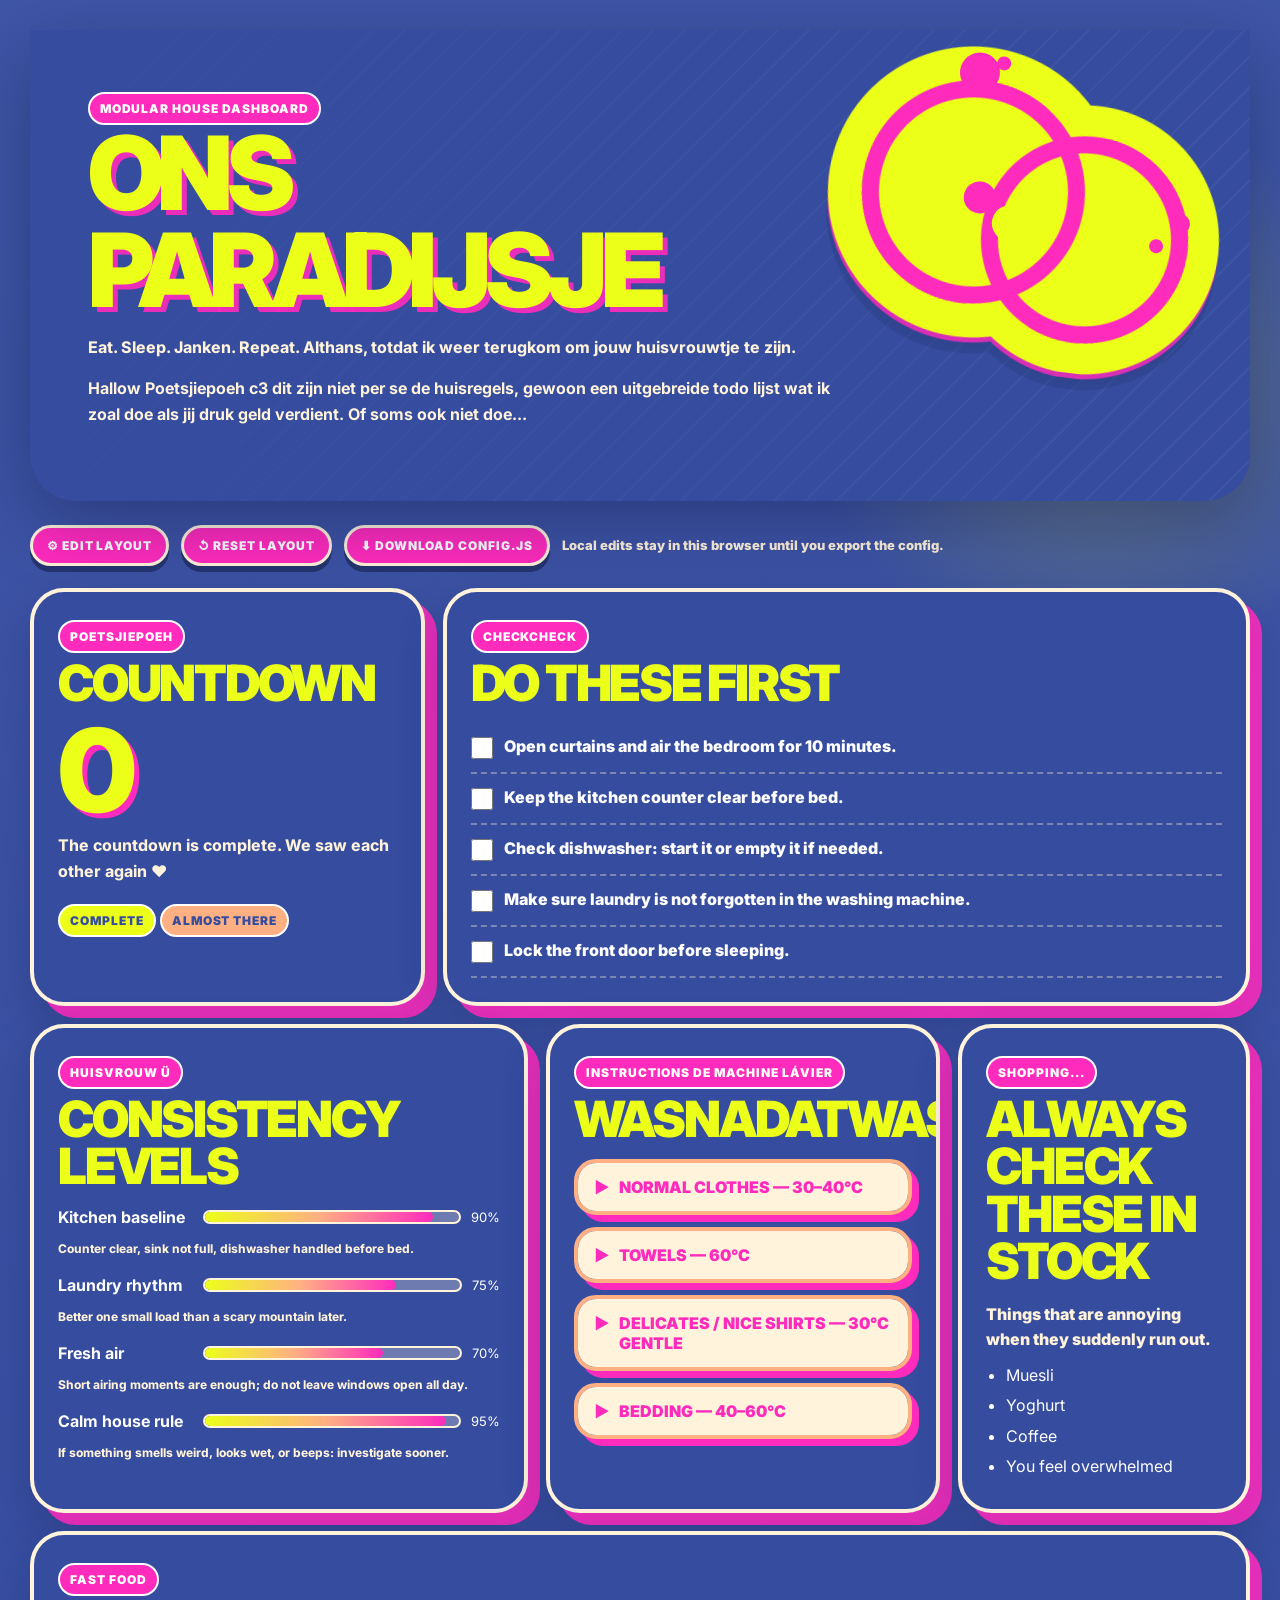
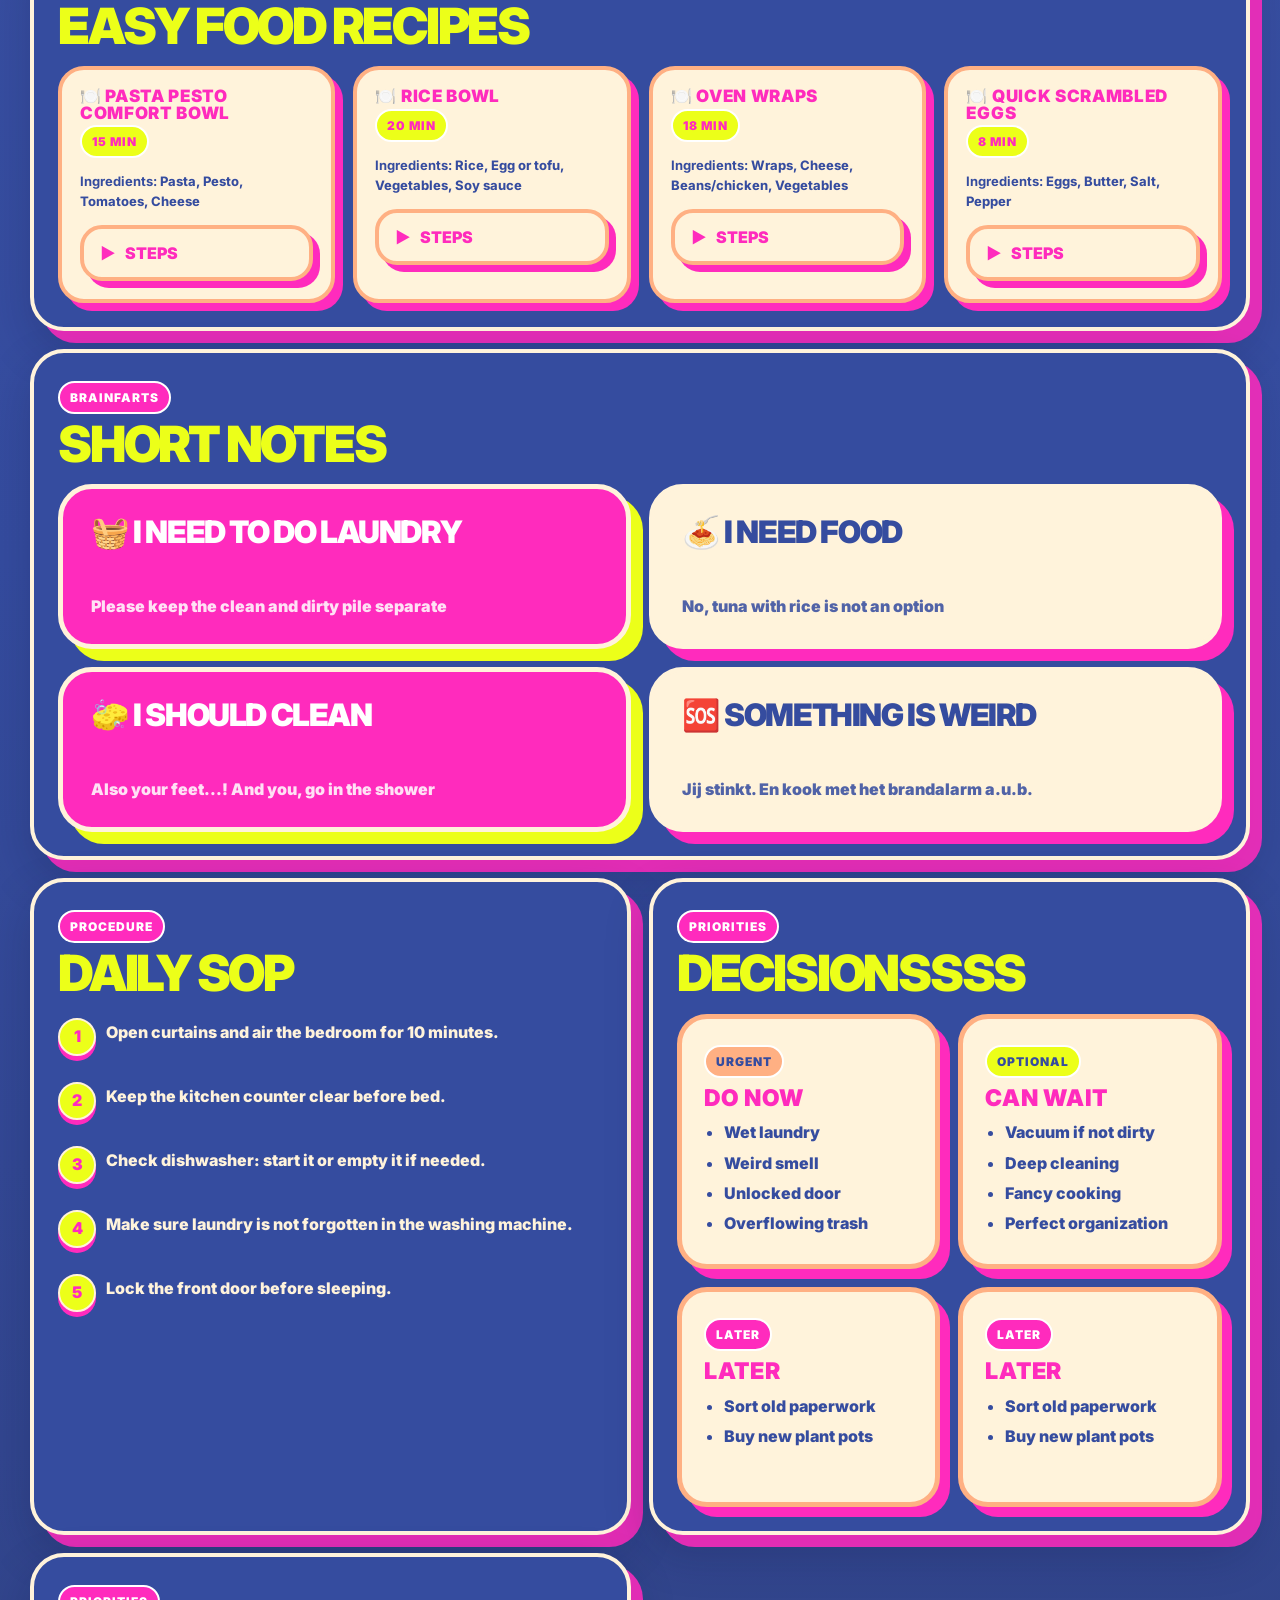
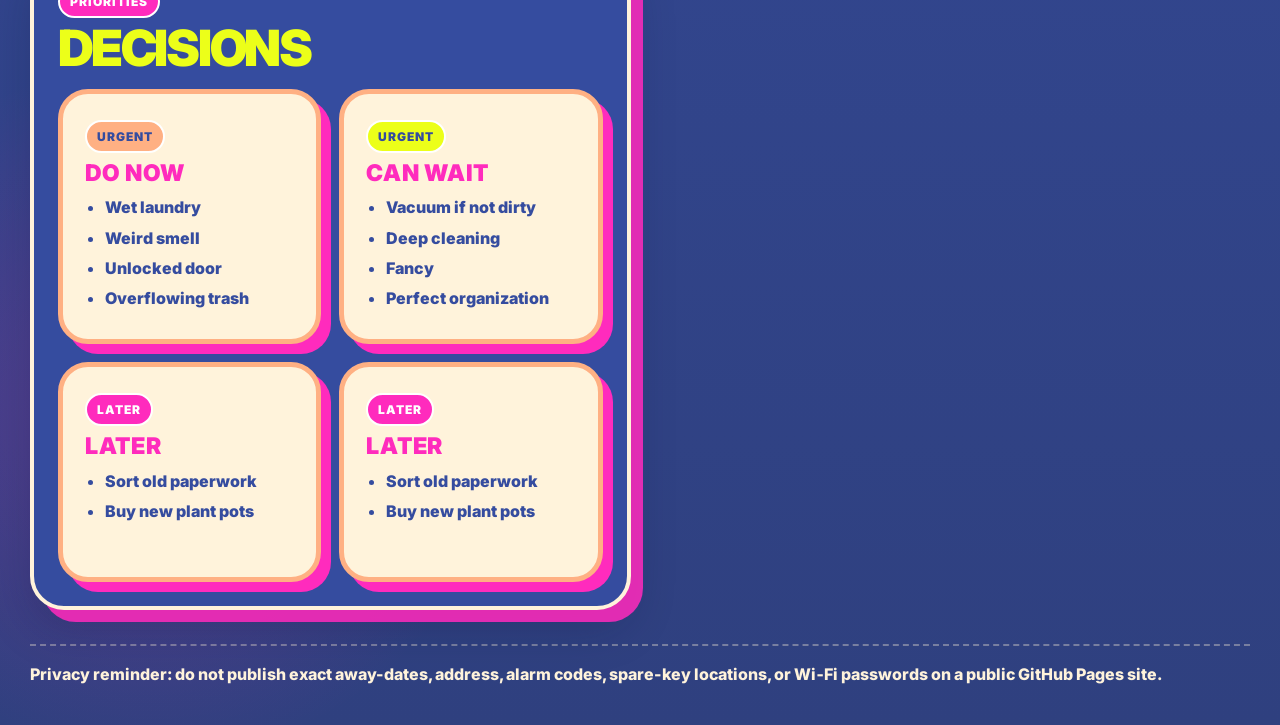
==== commit f4b6e751: "Responsive logo fixes Adjusted logo behavior for different screen sizes. Reworked logo placement to " ====
--- a/index.html
+++ b/index.html
@@ -4,6 +4,7 @@
   <meta charset="utf-8">
   <meta name="viewport" content="width=device-width, initial-scale=1">
   <title></title>
+  <link rel="icon" type="image/svg+xml" href="assets/favicon.svg">
   <link rel="stylesheet" href="assets/styles.css">
 </head>
 <body>
@@ -41,7 +42,10 @@
 
     <section class="grid" id="dashboard" aria-live="polite"></section>
 
-    <p class="footer-note" id="footerNote"></p>
+    <footer class="site-footer" aria-label="Footer">
+      <span class="footer-logo" aria-hidden="true"></span>
+      <p class="footer-note" id="footerNote"></p>
+    </footer>
   </main>
 
   <template id="cardTemplate"></template>
--- a/assets/styles.css
+++ b/assets/styles.css
@@ -42,34 +42,78 @@
   margin-bottom:24px;
 }
 .hero:before{
-  content:"ONS PARADIJSJE";
-  position:absolute;
-  right:36px;
-  top:30px;
-  width:178px;
-  height:178px;
-  border-radius:50%;
-  display:grid;
-  place-items:center;
-  text-align:center;
-  background:var(--lime);
-  color:var(--pink);
-  font-weight:950;
-  font-size:20px;
-  line-height:.86;
-  box-shadow:0 0 0 8px var(--pink),0 0 0 14px var(--lime),0 12px 0 #26356e;
-  transform:rotate(5deg);
-}
-.hero:after{
+  /* CSS recreation of the overlapping stain/logo.
+     The previous version used percentage radii that reached the pseudo-element
+     bounds, so the stain looked cut off by a hidden square. This version uses
+     pixel-based concentric circles placed safely inside a larger canvas. */
   content:"";
   position:absolute;
-  left:28px;
-  bottom:24px;
-  width:min(42vw,420px);
-  height:110px;
-  border-radius:38px;
-  background:linear-gradient(90deg,var(--cream) 0 23%,transparent 23% 28%,var(--cream) 28% 55%,transparent 55% 60%,var(--cream) 60% 100%);
-  opacity:.16;
+  right:18px;
+  top:18px;
+  width:420px;
+  height:318px;
+  z-index:0;
+  pointer-events:none;
+  background:
+    /* pink rings, drawn on top so both circles visibly overlap */
+    radial-gradient(circle at 160px 150px,
+      transparent 0 94px,
+      var(--pink) 95px 111px,
+      transparent 112px),
+    radial-gradient(circle at 276px 184px,
+      transparent 0 86px,
+      var(--pink) 87px 103px,
+      transparent 104px),
+
+    /* yellow outer borders aligned to the same circle centers */
+    radial-gradient(circle at 160px 150px,
+      transparent 0 111px,
+      var(--lime) 112px 145px,
+      transparent 146px),
+    radial-gradient(circle at 276px 184px,
+      transparent 0 103px,
+      var(--lime) 104px 134px,
+      transparent 135px),
+
+    /* yellow fills underneath the pink rings */
+    radial-gradient(circle at 160px 150px,
+      var(--lime) 0 96px,
+      transparent 97px),
+    radial-gradient(circle at 276px 184px,
+      var(--lime) 0 88px,
+      transparent 89px),
+
+    /* tiny soft yellow bridge so the overlap reads as one stain */
+    radial-gradient(ellipse at 222px 174px,
+      var(--lime) 0 52px,
+      transparent 54px);
+  filter:
+    drop-shadow(0 5px 0 rgba(255,43,189,.82))
+    drop-shadow(0 11px 0 rgba(38,53,110,.32));
+  transform:rotate(7deg);
+}
+.hero:after{
+  /* Extra paint drops around the CSS logo. Kept localized to the top-right,
+     so it does not recreate the old translucent block behind the text. */
+  content:"";
+  position:absolute;
+  right:60px;
+  top:184px;
+  width:20px;
+  height:20px;
+  z-index:0;
+  pointer-events:none;
+  border-radius:50%;
+  background:var(--pink);
+  box-shadow:
+    -217px -126px 0 10px var(--pink),
+    -194px -138px 0 -3px var(--pink),
+    -241px -105px 0 -4px var(--pink),
+    -169px 20px 0 8px var(--lime),
+    -202px -2px 0 6px var(--pink),
+    -21px 25px 0 -3px var(--pink),
+    6px 28px 0 -6px var(--pink);
+  transform:rotate(7deg);
 }
 .hero>*{position:relative;z-index:1;max-width:760px}
 h1,h2,h3,h4{margin:0;line-height:.95;text-transform:uppercase;font-family:var(--font-heading);font-weight:950}
@@ -133,14 +177,110 @@
   box-shadow:12px 12px 0 rgba(255,43,189,.86),0 18px 45px rgba(13,18,57,.22);
   min-height:100%;
 }
-.frame-card-head{display:flex;justify-content:space-between;align-items:start;gap:12px;margin-bottom:16px}.frame-handle{display:none!important}.plain-card{background:var(--cream);color:#354c9f;border:4px solid var(--peach);border-radius:26px;padding:18px;box-shadow:8px 8px 0 var(--pink)}.plain-card p,.plain-card li,.plain-card .small{color:#354c9f}.tag{display:inline-flex;align-items:center;gap:5px;padding:7px 10px;border-radius:999px;background:var(--lime);color:var(--pink);font-size:12px;font-weight:950;margin:4px 4px 0 0;text-transform:uppercase;letter-spacing:.08em;border:2px solid white}.tag.ok{background:var(--lime);color:#354c9f}.tag.warn{background:var(--peach);color:#354c9f}.tag.blue{background:var(--pink);color:white}.check label{display:flex;gap:11px;align-items:flex-start;padding:13px 0;border-bottom:2px dashed rgba(255,243,219,.35);color:white;font-weight:850}input[type=checkbox]{width:20px;height:20px;accent-color:var(--lime);margin-top:1px}details{background:var(--cream);color:#354c9f;border:4px solid var(--peach);border-radius:22px;padding:14px 16px;margin-top:12px;box-shadow:7px 7px 0 var(--pink)}details p,details li{color:#354c9f}summary{cursor:pointer;font-weight:950;color:var(--pink);text-transform:uppercase}.score-row{display:grid;grid-template-columns:135px 1fr auto;gap:10px;align-items:center;margin:13px 0}.bar{height:14px;border-radius:999px;background:rgba(255,243,219,.28);overflow:hidden;border:2px solid var(--cream)}.bar span{display:block;height:100%;border-radius:inherit;background:linear-gradient(90deg,var(--lime),var(--peach),var(--pink))}.big-number{font-family:var(--font-display);font-size:82px;font-weight:950;letter-spacing:-.08em;color:var(--lime);text-shadow:5px 5px 0 var(--pink)}.countdown-card .big-number{font-size:clamp(76px,9vw,132px);line-height:.82;margin:.12em 0 .05em}.countdown-date{display:block;color:var(--cream);font-weight:950;text-transform:uppercase;letter-spacing:.09em;margin-top:.35rem}ul.clean,ol.clean{margin:12px 0 0;padding-left:20px}li{margin:7px 0;line-height:1.45}.mini-grid{display:grid;grid-template-columns:repeat(auto-fit,minmax(220px,1fr));gap:18px}.board{display:grid;grid-template-columns:repeat(3,1fr);gap:18px}.column{background:#2e3f84;border:4px solid var(--cream);border-radius:30px;padding:16px;min-height:280px;box-shadow:10px 10px 0 var(--pink)}.task-card{background:var(--cream);color:#354c9f;border:3px solid var(--peach);border-radius:22px;padding:14px;margin-top:12px;box-shadow:7px 7px 0 rgba(236,255,25,.7)}.task-card strong{color:#354c9f}.time-block{display:grid;grid-template-columns:120px 1fr;gap:18px;align-items:start;margin-top:16px}.time-pill{background:var(--lime);color:var(--pink);padding:13px 14px;border-radius:999px;text-align:center;font-weight:950;text-transform:uppercase;box-shadow:0 7px 0 var(--pink)}.room-grid{display:grid;grid-template-columns:repeat(2,minmax(0,1fr));gap:18px}.room-tile{min-height:230px;background:var(--cream);color:#354c9f;border:5px solid var(--peach);border-radius:36px;padding:24px;display:flex;flex-direction:column;justify-content:space-between;box-shadow:13px 13px 0 var(--pink)}.room-tile h2{color:var(--pink);text-shadow:none}.room-tile li,.room-tile label{color:#354c9f;font-weight:850}.footer-note{margin:34px 0 8px;border-top:2px dashed rgba(255,243,219,.35);padding-top:16px;color:var(--cream);font-weight:800}
+.frame-card-head{display:flex;justify-content:space-between;align-items:start;gap:12px;margin-bottom:16px}.frame-handle{display:none!important}.plain-card{background:var(--cream);color:#354c9f;border:4px solid var(--peach);border-radius:26px;padding:18px;box-shadow:8px 8px 0 var(--pink)}.plain-card p,.plain-card li,.plain-card .small{color:#354c9f}.tag{display:inline-flex;align-items:center;gap:5px;padding:7px 10px;border-radius:999px;background:var(--lime);color:var(--pink);font-size:12px;font-weight:950;margin:4px 4px 0 0;text-transform:uppercase;letter-spacing:.08em;border:2px solid white}.tag.ok{background:var(--lime);color:#354c9f}.tag.warn{background:var(--peach);color:#354c9f}.tag.blue{background:var(--pink);color:white}.check label{display:flex;gap:11px;align-items:flex-start;padding:13px 0;border-bottom:2px dashed rgba(255,243,219,.35);color:white;font-weight:850}.check label span{transition:text-decoration-color .18s ease,opacity .18s ease}.check label.is-done span,.check label:has(input[type=checkbox]:checked) span{text-decoration:line-through;text-decoration-thickness:3px;text-decoration-color:currentColor;opacity:.62}input[type=checkbox]{width:22px;height:22px;min-width:22px;max-width:22px;min-height:22px;max-height:22px;flex:0 0 22px;aspect-ratio:1/1;box-sizing:border-box;accent-color:var(--lime);margin:1px 0 0 0}details{background:var(--cream);color:#354c9f;border:4px solid var(--peach);border-radius:22px;padding:14px 16px;margin-top:12px;box-shadow:7px 7px 0 var(--pink);overflow:hidden;background-clip:padding-box}details p,details li{color:#354c9f}summary{cursor:pointer;font-weight:950;color:var(--pink);text-transform:uppercase;list-style:none;display:flex;align-items:flex-start;gap:.55rem;outline:none;-webkit-tap-highlight-color:transparent}summary::-webkit-details-marker{display:none}summary::marker{content:""}summary:before{content:"▶";flex:0 0 auto;color:var(--pink)}details[open] summary:before{content:"▼"}summary:focus-visible{outline:3px solid rgba(255,43,189,.55);outline-offset:4px;border-radius:12px}.score-row{display:grid;grid-template-columns:135px 1fr auto;gap:10px;align-items:center;margin:13px 0}.bar{height:14px;border-radius:999px;background:rgba(255,243,219,.28);overflow:hidden;border:2px solid var(--cream)}.bar span{display:block;height:100%;border-radius:inherit;background:linear-gradient(90deg,var(--lime),var(--peach),var(--pink))}.big-number{font-family:var(--font-display);font-size:82px;font-weight:950;letter-spacing:-.08em;color:var(--lime);text-shadow:5px 5px 0 var(--pink)}.countdown-card .big-number{font-size:clamp(76px,9vw,132px);line-height:.82;margin:.12em 0 .05em}.countdown-date{display:block;color:var(--cream);font-weight:950;text-transform:uppercase;letter-spacing:.09em;margin-top:.35rem}ul.clean,ol.clean{margin:12px 0 0;padding-left:20px}li{margin:7px 0;line-height:1.45}.mini-grid{display:grid;grid-template-columns:repeat(auto-fit,minmax(220px,1fr));gap:18px}
+/* Recipe cards: keep the maximum number of recipes per row at four.
+   The generic .mini-grid can still be used by other modules without this cap. */
+.recipe-grid{
+  grid-template-columns:repeat(auto-fit,minmax(max(220px,calc((100% - 54px) / 4)),1fr));
+}
+.board{display:grid;grid-template-columns:repeat(3,1fr);gap:18px}.column{background:#2e3f84;border:4px solid var(--cream);border-radius:30px;padding:16px;min-height:280px;box-shadow:10px 10px 0 var(--pink)}.task-card{background:var(--cream);color:#354c9f;border:3px solid var(--peach);border-radius:22px;padding:14px;margin-top:12px;box-shadow:7px 7px 0 rgba(236,255,25,.7)}.task-card strong{color:#354c9f}.time-block{display:grid;grid-template-columns:120px 1fr;gap:18px;align-items:start;margin-top:16px}.time-pill{background:var(--lime);color:var(--pink);padding:13px 14px;border-radius:999px;text-align:center;font-weight:950;text-transform:uppercase;box-shadow:0 7px 0 var(--pink)}.room-grid{display:grid;grid-template-columns:repeat(2,minmax(0,1fr));gap:18px}.room-tile{min-height:230px;background:var(--cream);color:#354c9f;border:5px solid var(--peach);border-radius:36px;padding:24px;display:flex;flex-direction:column;justify-content:space-between;box-shadow:13px 13px 0 var(--pink)}.room-tile h2{color:var(--pink);text-shadow:none}.room-tile li,.room-tile label{color:#354c9f;font-weight:850}.footer-note{margin:34px 0 8px;border-top:2px dashed rgba(255,243,219,.35);padding-top:16px;color:var(--cream);font-weight:800}
 [hidden]{display:none!important}
-@media(max-width:1050px){.grid{grid-template-columns:1fr}.span-3,.span-4,.span-5,.span-6,.span-7,.span-8,.span-12{grid-column:span 1}.board,.layout-editor{grid-template-columns:1fr}.hero:before{width:132px;height:132px;font-size:14px;right:18px}.score-row{grid-template-columns:1fr}}
-@media(max-width:650px){.page{padding:18px}.room-grid,.time-block{grid-template-columns:1fr}.hero{border-radius:0 0 34px 34px}.hero:before{display:none}h1{font-size:56px}.card{border-radius:28px}.frame-row{grid-template-columns:1fr}.frame-actions{justify-content:flex-start}}
+@media(max-width:1050px){.grid{grid-template-columns:1fr}.span-3,.span-4,.span-5,.span-6,.span-7,.span-8,.span-12{grid-column:span 1}.board,.layout-editor{grid-template-columns:1fr}.hero:before{width:285px;height:216px;right:-4px;top:20px;opacity:.74;transform:scale(.68) rotate(7deg);transform-origin:top right}.hero:after{right:28px;top:160px;transform:scale(.68) rotate(7deg);opacity:.74}.score-row{grid-template-columns:1fr}}
+@media(max-width:650px){.page{padding:18px}.room-grid,.time-block{grid-template-columns:1fr}.hero{border-radius:0 0 34px 34px}.hero:before,.hero:after{display:none}h1{font-size:56px}.card{border-radius:28px}.frame-row{grid-template-columns:1fr}.frame-actions{justify-content:flex-start}}
+
+
+/* Optional per-frame title clipping.
+   Use titleMode: "clip" in config.js for very long display titles that should
+   stay on one line and be cut at the card edge instead of overlapping neighbours. */
+.title-clip{
+  overflow:hidden;
+}
+.title-clip .frame-card-head h2{
+  white-space:nowrap;
+}
 
 
 /* Quick action category frame */
 .frame-tags{display:flex;gap:7px;flex-wrap:wrap;margin-bottom:7px}.category-tag{background:var(--lime);color:#354c9f}.launcher{display:grid;grid-template-columns:repeat(2,minmax(0,1fr));gap:18px}.launch-card{border:5px solid var(--cream);background:var(--pink);border-radius:34px;padding:28px;min-height:165px;display:flex;flex-direction:column;justify-content:space-between;color:white;box-shadow:12px 12px 0 var(--lime);text-align:left;text-decoration:none;transition:transform .16s ease, box-shadow .16s ease;cursor:default;user-select:text}.launch-card:nth-child(even){background:var(--cream);color:#354c9f;box-shadow:12px 12px 0 var(--pink)}.launch-card:hover{transform:translateY(-2px)}.note-card:hover{transform:none}.launch-card strong{font-family:var(--font-display);font-weight:950;font-size:31px;letter-spacing:-.045em;text-transform:uppercase;line-height:.95}.launch-card span{font-weight:900;opacity:.86;color:inherit}@media(max-width:650px){.launcher{grid-template-columns:1fr}.launch-card strong{font-size:25px}}
 
 /* Ops-board procedure and decision-matrix frames */
-.procedure{counter-reset:step;display:grid;gap:12px;margin:0;padding:0}.procedure li{list-style:none;position:relative;padding-left:48px;min-height:38px;color:var(--cream);font-weight:850}.procedure li:before{counter-increment:step;content:counter(step);position:absolute;left:0;top:-3px;width:34px;height:34px;border-radius:999px;background:var(--lime);color:var(--pink);display:grid;place-items:center;font-weight:950;box-shadow:0 5px 0 var(--pink);border:2px solid var(--cream)}.matrix{display:grid;grid-template-columns:repeat(2,minmax(0,1fr));gap:18px}.matrix-card{background:var(--cream);color:#354c9f;border:5px solid var(--peach);border-radius:30px;padding:22px;box-shadow:10px 10px 0 var(--pink);min-height:220px}.matrix-card h3{color:var(--pink);text-shadow:none;margin-top:10px}.matrix-card li{color:#354c9f;font-weight:850}@media(max-width:650px){.matrix{grid-template-columns:1fr}.procedure li{padding-left:44px}}
+.procedure{counter-reset:step;display:grid;gap:12px;margin:0;padding:0}.procedure li{list-style:none;position:relative;padding-left:48px;min-height:38px;color:var(--cream);font-weight:850}.procedure li:before{counter-increment:step;content:counter(step);position:absolute;left:0;top:-3px;width:34px;height:34px;border-radius:999px;background:var(--lime);color:var(--pink);display:grid;place-items:center;font-weight:950;box-shadow:0 5px 0 var(--pink);border:2px solid var(--cream)}.matrix{display:grid;grid-template-columns:repeat(auto-fit,minmax(min(210px,100%),1fr));gap:18px}.decision-matrix-note{margin:0 0 16px;color:var(--cream);font-weight:850}.matrix-card{background:var(--cream);color:#354c9f;border:5px solid var(--peach);border-radius:30px;padding:22px;box-shadow:10px 10px 0 var(--pink);min-height:220px}.matrix-card h3{color:var(--pink);text-shadow:none;margin-top:10px}.matrix-card li{color:#354c9f;font-weight:850}@media(max-width:650px){.matrix{grid-template-columns:1fr}.procedure li{padding-left:44px}}
+
+.red-flag-note{margin:0 0 12px;color:var(--cream);font-weight:850}
+.red-flag-list strong{display:block;color:inherit}
+.red-flag-detail{display:block;margin-top:3px;font-size:12px;font-weight:800;opacity:.82;line-height:1.35}
+
+
+/* Footer logo: visible on small screens where the hero logo is hidden.
+   It recreates the same CSS-only mark as the header logo, just smaller. */
+.site-footer{
+  display:flex;
+  align-items:flex-start;
+  gap:18px;
+  margin:34px 0 8px;
+  border-top:2px dashed rgba(255,243,219,.35);
+  padding-top:16px;
+}
+.site-footer .footer-note{
+  margin:0;
+  border-top:0;
+  padding-top:0;
+  flex:1;
+}
+.footer-logo{
+  display:none;
+  position:relative;
+  flex:0 0 138px;
+  width:138px;
+  height:98px;
+  margin-left:0;
+  pointer-events:none;
+  background:
+    radial-gradient(circle at 34% 42%, transparent 0 31.3%, var(--pink) 31.8% 35.7%, transparent 36.2%),
+    radial-gradient(circle at 69% 58%, transparent 0 29.8%, var(--pink) 30.3% 34.1%, transparent 34.6%),
+    radial-gradient(circle at 34% 42%, transparent 0 35.7%, var(--lime) 36.2% 46.2%, transparent 46.8%),
+    radial-gradient(circle at 69% 58%, transparent 0 34.1%, var(--lime) 34.6% 44.7%, transparent 45.3%),
+    radial-gradient(circle at 34% 42%, var(--lime) 0 31.6%, transparent 32.2%),
+    radial-gradient(circle at 69% 58%, var(--lime) 0 30.1%, transparent 30.7%);
+  filter:
+    drop-shadow(0 3px 0 rgba(255,43,189,.82))
+    drop-shadow(0 7px 0 rgba(38,53,110,.32));
+  transform:rotate(7deg);
+}
+.footer-logo:after{
+  content:"";
+  position:absolute;
+  right:8px;
+  top:74px;
+  width:8px;
+  height:8px;
+  border-radius:50%;
+  background:var(--pink);
+  box-shadow:
+    -84px -50px 0 4px var(--pink),
+    -75px -55px 0 -1px var(--pink),
+    -93px -42px 0 -2px var(--pink),
+    -65px 8px 0 3px var(--lime),
+    -78px -1px 0 2px var(--pink),
+    -8px 10px 0 -1px var(--pink),
+    2px 11px 0 -3px var(--pink);
+}
+@media(max-width:650px){
+  .site-footer{
+    display:flex;
+    align-items:center;
+  }
+  .footer-logo{
+    display:block;
+  }
+}
+@media(max-width:420px){
+  .site-footer{
+    gap:12px;
+  }
+  .footer-logo{
+    flex-basis:108px;
+    width:108px;
+    height:77px;
+  }
+}
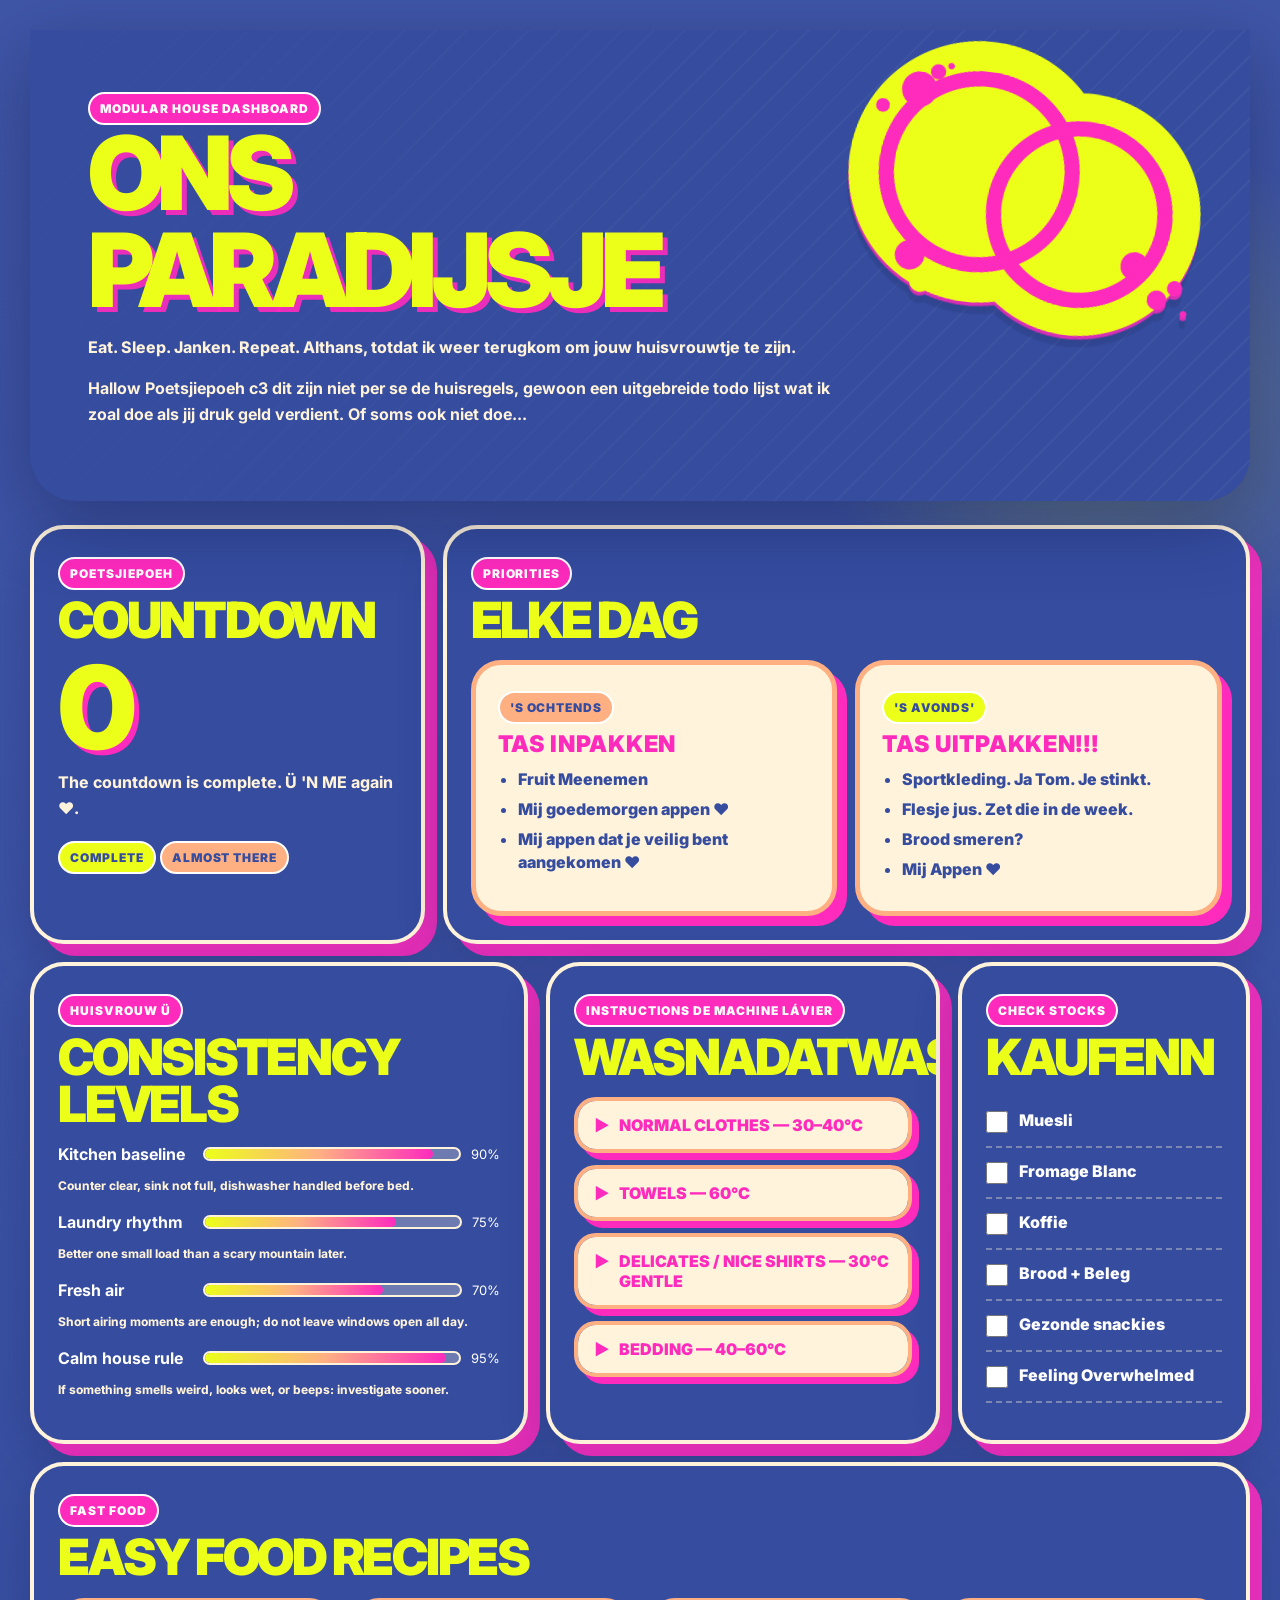
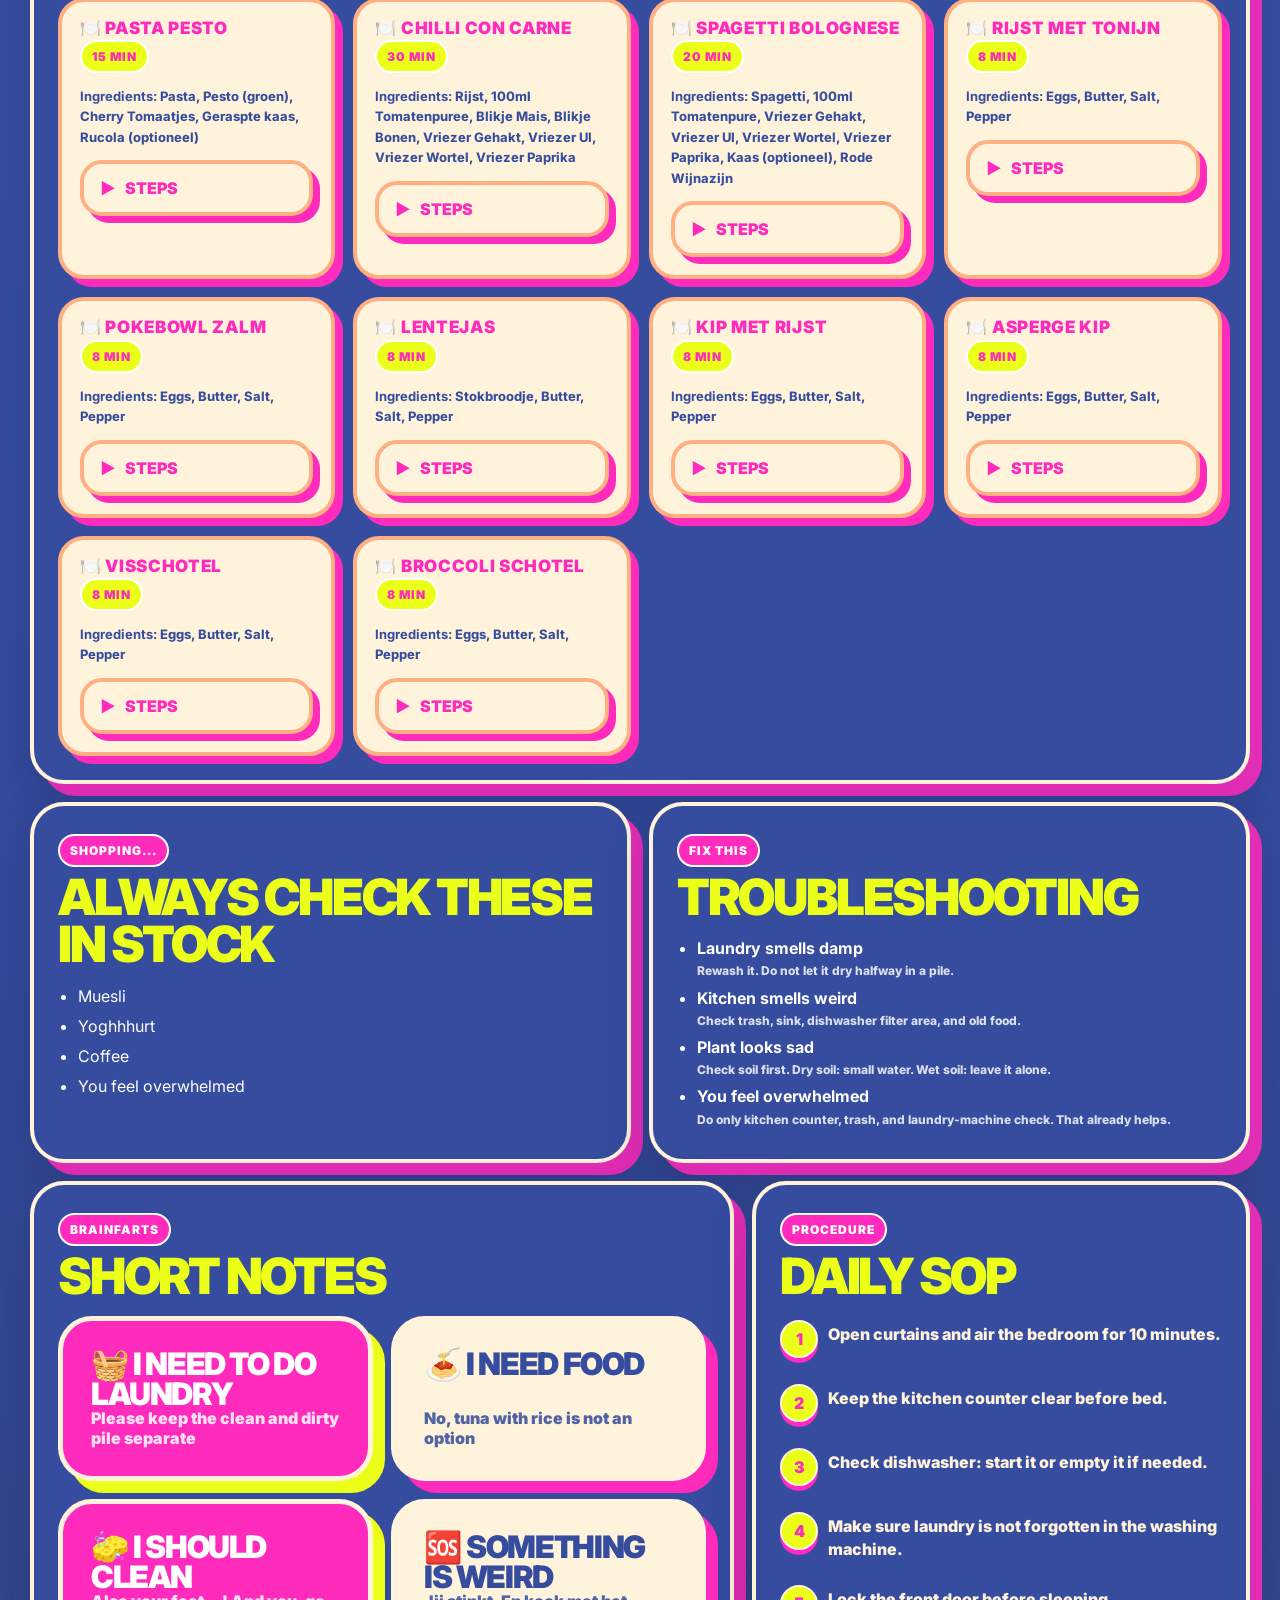
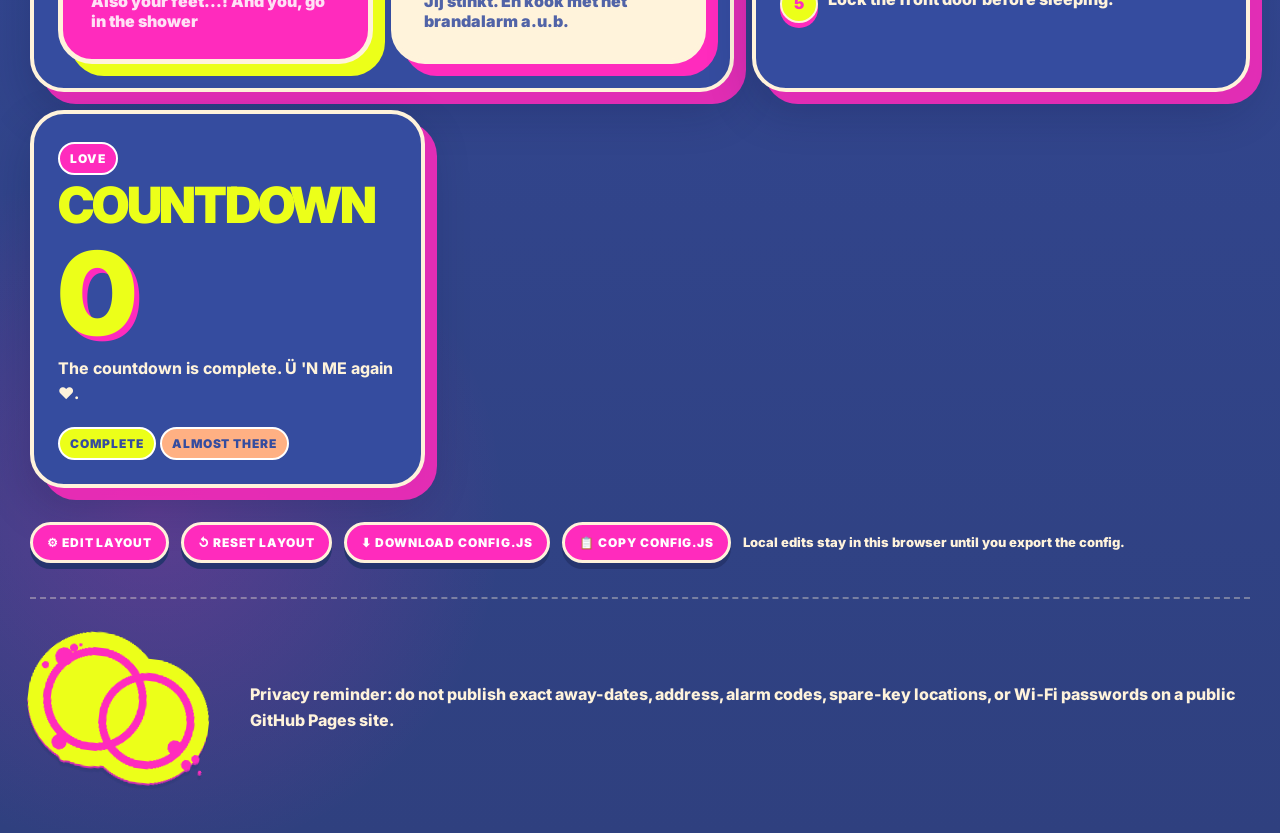
==== commit 48380b30: "Editor footer controls Moved editor buttons from header to footer. Added copy-to-clipboard button fo" ====
--- a/index.html
+++ b/index.html
@@ -17,14 +17,17 @@
       <p class="small" id="siteHelper"></p>
     </section>
 
-    <section class="toolbar" id="toolbar" aria-label="Dashboard tools">
+    <section class="grid" id="dashboard" aria-live="polite"></section>
+
+    <section class="toolbar bottom-toolbar" id="toolbar" aria-label="Dashboard tools">
       <button id="editorToggle" type="button"></button>
       <button id="resetLayout" type="button"></button>
       <button id="downloadConfig" type="button"></button>
+      <button id="copyConfig" type="button"></button>
       <span class="toolbar-note" id="toolbarNote"></span>
     </section>
 
-    <section class="layout-editor" id="layoutEditor" hidden>
+    <section class="layout-editor bottom-layout-editor" id="layoutEditor" hidden>
       <div class="editor-panel">
         <h2 id="editorTitle"></h2>
         <p id="editorDescription"></p>
@@ -40,8 +43,6 @@
       </div>
     </section>
 
-    <section class="grid" id="dashboard" aria-live="polite"></section>
-
     <footer class="site-footer" aria-label="Footer">
       <span class="footer-logo" aria-hidden="true"></span>
       <p class="footer-note" id="footerNote"></p>
--- a/assets/styles.css
+++ b/assets/styles.css
@@ -43,78 +43,72 @@
 }
 .hero:before{
   /* CSS recreation of the overlapping stain/logo.
-     The previous version used percentage radii that reached the pseudo-element
-     bounds, so the stain looked cut off by a hidden square. This version uses
-     pixel-based concentric circles placed safely inside a larger canvas. */
+     Uses the same scaling strategy as the footer logo: the drawing is built on
+     a larger internal canvas, then visually scaled down. This keeps the current
+     visible size while reducing the risk of hidden square clipping. */
   content:"";
   position:absolute;
-  right:18px;
-  top:18px;
-  width:420px;
-  height:318px;
+  right:22px;
+  top:36px;
+  width:525px;
+  height:430px;
   z-index:0;
   pointer-events:none;
+  overflow:visible;
+  image-rendering:auto;
   background:
+    /* integrated splatters, placed like the reference stain and kept inside the logo canvas */
+    radial-gradient(circle at 104px 84px, var(--pink) 0 24px, transparent 25px),
+    radial-gradient(circle at 127px 57px, var(--pink) 0 10px, transparent 11px),
+    radial-gradient(circle at 144px 47px, var(--pink) 0 4px, transparent 5px),
+    radial-gradient(circle at 56px 112px, var(--pink) 0 9px, transparent 10px),
+    radial-gradient(circle at 118px 314px, var(--pink) 0 20px, transparent 21px),
+    radial-gradient(circle at 137px 348px, var(--lime) 0 15px, transparent 16px),
+    radial-gradient(circle at 430px 292px, var(--pink) 0 19px, transparent 20px),
+    radial-gradient(circle at 466px 335px, var(--pink) 0 13px, transparent 14px),
+    radial-gradient(circle at 489px 316px, var(--pink) 0 10px, transparent 11px),
+    radial-gradient(circle at 505px 350px, var(--pink) 0 4px, transparent 5px),
+    radial-gradient(circle at 454px 327px, var(--lime) 0 8px, transparent 9px),
+
     /* pink rings, drawn on top so both circles visibly overlap */
-    radial-gradient(circle at 160px 150px,
-      transparent 0 94px,
-      var(--pink) 95px 111px,
-      transparent 112px),
-    radial-gradient(circle at 276px 184px,
-      transparent 0 86px,
-      var(--pink) 87px 103px,
-      transparent 104px),
+    radial-gradient(circle at 200px 188px,
+      transparent 0 118px,
+      var(--pink) 119px 139px,
+      transparent 140px),
+    radial-gradient(circle at 345px 230px,
+      transparent 0 108px,
+      var(--pink) 109px 129px,
+      transparent 130px),
 
     /* yellow outer borders aligned to the same circle centers */
-    radial-gradient(circle at 160px 150px,
-      transparent 0 111px,
-      var(--lime) 112px 145px,
-      transparent 146px),
-    radial-gradient(circle at 276px 184px,
-      transparent 0 103px,
-      var(--lime) 104px 134px,
-      transparent 135px),
+    radial-gradient(circle at 200px 188px,
+      transparent 0 139px,
+      var(--lime) 140px 181px,
+      transparent 182px),
+    radial-gradient(circle at 345px 230px,
+      transparent 0 129px,
+      var(--lime) 130px 168px,
+      transparent 169px),
 
     /* yellow fills underneath the pink rings */
-    radial-gradient(circle at 160px 150px,
-      var(--lime) 0 96px,
-      transparent 97px),
-    radial-gradient(circle at 276px 184px,
-      var(--lime) 0 88px,
-      transparent 89px),
+    radial-gradient(circle at 200px 188px,
+      var(--lime) 0 120px,
+      transparent 121px),
+    radial-gradient(circle at 345px 230px,
+      var(--lime) 0 110px,
+      transparent 111px),
 
     /* tiny soft yellow bridge so the overlap reads as one stain */
-    radial-gradient(ellipse at 222px 174px,
-      var(--lime) 0 52px,
-      transparent 54px);
+    radial-gradient(ellipse at 278px 218px,
+      var(--lime) 0 65px,
+      transparent 68px);
   filter:
     drop-shadow(0 5px 0 rgba(255,43,189,.82))
     drop-shadow(0 11px 0 rgba(38,53,110,.32));
-  transform:rotate(7deg);
-}
-.hero:after{
-  /* Extra paint drops around the CSS logo. Kept localized to the top-right,
-     so it does not recreate the old translucent block behind the text. */
-  content:"";
-  position:absolute;
-  right:60px;
-  top:184px;
-  width:20px;
-  height:20px;
-  z-index:0;
-  pointer-events:none;
-  border-radius:50%;
-  background:var(--pink);
-  box-shadow:
-    -217px -126px 0 10px var(--pink),
-    -194px -138px 0 -3px var(--pink),
-    -241px -105px 0 -4px var(--pink),
-    -169px 20px 0 8px var(--lime),
-    -202px -2px 0 6px var(--pink),
-    -21px 25px 0 -3px var(--pink),
-    6px 28px 0 -6px var(--pink);
-  transform:rotate(7deg);
-}
+  transform:scale(.72) rotate(7deg);
+  transform-origin:top right;
+}
+.hero:after{content:none;display:none;}
 .hero>*{position:relative;z-index:1;max-width:760px}
 h1,h2,h3,h4{margin:0;line-height:.95;text-transform:uppercase;font-family:var(--font-heading);font-weight:950}
 h1{font-size:clamp(52px,8vw,112px);letter-spacing:-.065em;color:var(--lime);text-shadow:5px 5px 0 rgba(255,43,189,.9)}
@@ -185,7 +179,7 @@
 }
 .board{display:grid;grid-template-columns:repeat(3,1fr);gap:18px}.column{background:#2e3f84;border:4px solid var(--cream);border-radius:30px;padding:16px;min-height:280px;box-shadow:10px 10px 0 var(--pink)}.task-card{background:var(--cream);color:#354c9f;border:3px solid var(--peach);border-radius:22px;padding:14px;margin-top:12px;box-shadow:7px 7px 0 rgba(236,255,25,.7)}.task-card strong{color:#354c9f}.time-block{display:grid;grid-template-columns:120px 1fr;gap:18px;align-items:start;margin-top:16px}.time-pill{background:var(--lime);color:var(--pink);padding:13px 14px;border-radius:999px;text-align:center;font-weight:950;text-transform:uppercase;box-shadow:0 7px 0 var(--pink)}.room-grid{display:grid;grid-template-columns:repeat(2,minmax(0,1fr));gap:18px}.room-tile{min-height:230px;background:var(--cream);color:#354c9f;border:5px solid var(--peach);border-radius:36px;padding:24px;display:flex;flex-direction:column;justify-content:space-between;box-shadow:13px 13px 0 var(--pink)}.room-tile h2{color:var(--pink);text-shadow:none}.room-tile li,.room-tile label{color:#354c9f;font-weight:850}.footer-note{margin:34px 0 8px;border-top:2px dashed rgba(255,243,219,.35);padding-top:16px;color:var(--cream);font-weight:800}
 [hidden]{display:none!important}
-@media(max-width:1050px){.grid{grid-template-columns:1fr}.span-3,.span-4,.span-5,.span-6,.span-7,.span-8,.span-12{grid-column:span 1}.board,.layout-editor{grid-template-columns:1fr}.hero:before{width:285px;height:216px;right:-4px;top:20px;opacity:.74;transform:scale(.68) rotate(7deg);transform-origin:top right}.hero:after{right:28px;top:160px;transform:scale(.68) rotate(7deg);opacity:.74}.score-row{grid-template-columns:1fr}}
+@media(max-width:1050px){.grid{grid-template-columns:1fr}.span-3,.span-4,.span-5,.span-6,.span-7,.span-8,.span-12{grid-column:span 1}.board,.layout-editor{grid-template-columns:1fr}.hero:before{width:525px;height:430px;right:0;top:34px;opacity:.74;transform:scale(.49) rotate(7deg);transform-origin:top right}.hero:after{width:25px;height:25px;right:32px;top:174px;transform:scale(.49) rotate(7deg);transform-origin:top right;opacity:.74}.score-row{grid-template-columns:1fr}}
 @media(max-width:650px){.page{padding:18px}.room-grid,.time-block{grid-template-columns:1fr}.hero{border-radius:0 0 34px 34px}.hero:before,.hero:after{display:none}h1{font-size:56px}.card{border-radius:28px}.frame-row{grid-template-columns:1fr}.frame-actions{justify-content:flex-start}}
 
 
@@ -210,16 +204,18 @@
 .red-flag-list strong{display:block;color:inherit}
 .red-flag-detail{display:block;margin-top:3px;font-size:12px;font-weight:800;opacity:.82;line-height:1.35}
 
-
-/* Footer logo: visible on small screens where the hero logo is hidden.
-   It recreates the same CSS-only mark as the header logo, just smaller. */
+/* Footer logo: visible on every screen.
+   It now uses the same 525 x 430 logo canvas and gradient geometry as the hero logo.
+   The outer .footer-logo is only a safe layout box; the actual drawing happens in
+   pseudo-elements and is scaled visually, preventing bottom/top clipping. */
 .site-footer{
   display:flex;
-  align-items:flex-start;
-  gap:18px;
+  align-items:center;
+  gap:22px;
   margin:34px 0 8px;
   border-top:2px dashed rgba(255,243,219,.35);
-  padding-top:16px;
+  padding-top:22px;
+  overflow:visible;
 }
 .site-footer .footer-note{
   margin:0;
@@ -228,59 +224,112 @@
   flex:1;
 }
 .footer-logo{
-  display:none;
+  --footer-logo-scale:.37;
+  display:block;
   position:relative;
-  flex:0 0 138px;
-  width:138px;
-  height:98px;
+  flex:0 0 198px;
+  width:198px;
+  height:174px;
   margin-left:0;
+  overflow:visible;
   pointer-events:none;
-  background:
-    radial-gradient(circle at 34% 42%, transparent 0 31.3%, var(--pink) 31.8% 35.7%, transparent 36.2%),
-    radial-gradient(circle at 69% 58%, transparent 0 29.8%, var(--pink) 30.3% 34.1%, transparent 34.6%),
-    radial-gradient(circle at 34% 42%, transparent 0 35.7%, var(--lime) 36.2% 46.2%, transparent 46.8%),
-    radial-gradient(circle at 69% 58%, transparent 0 34.1%, var(--lime) 34.6% 44.7%, transparent 45.3%),
-    radial-gradient(circle at 34% 42%, var(--lime) 0 31.6%, transparent 32.2%),
-    radial-gradient(circle at 69% 58%, var(--lime) 0 30.1%, transparent 30.7%);
-  filter:
-    drop-shadow(0 3px 0 rgba(255,43,189,.82))
-    drop-shadow(0 7px 0 rgba(38,53,110,.32));
-  transform:rotate(7deg);
-}
-.footer-logo:after{
+}
+.footer-logo:before{
   content:"";
   position:absolute;
-  right:8px;
-  top:74px;
-  width:8px;
-  height:8px;
-  border-radius:50%;
-  background:var(--pink);
-  box-shadow:
-    -84px -50px 0 4px var(--pink),
-    -75px -55px 0 -1px var(--pink),
-    -93px -42px 0 -2px var(--pink),
-    -65px 8px 0 3px var(--lime),
-    -78px -1px 0 2px var(--pink),
-    -8px 10px 0 -1px var(--pink),
-    2px 11px 0 -3px var(--pink);
-}
+  left:0;
+  top:0;
+  width:525px;
+  height:430px;
+  z-index:0;
+  pointer-events:none;
+  overflow:visible;
+  image-rendering:auto;
+  background:
+    /* integrated splatters, placed like the reference stain and kept inside the logo canvas */
+    radial-gradient(circle at 104px 84px, var(--pink) 0 24px, transparent 25px),
+    radial-gradient(circle at 127px 57px, var(--pink) 0 10px, transparent 11px),
+    radial-gradient(circle at 144px 47px, var(--pink) 0 4px, transparent 5px),
+    radial-gradient(circle at 56px 112px, var(--pink) 0 9px, transparent 10px),
+    radial-gradient(circle at 118px 314px, var(--pink) 0 20px, transparent 21px),
+    radial-gradient(circle at 137px 348px, var(--lime) 0 15px, transparent 16px),
+    radial-gradient(circle at 430px 292px, var(--pink) 0 19px, transparent 20px),
+    radial-gradient(circle at 466px 335px, var(--pink) 0 13px, transparent 14px),
+    radial-gradient(circle at 489px 316px, var(--pink) 0 10px, transparent 11px),
+    radial-gradient(circle at 505px 350px, var(--pink) 0 4px, transparent 5px),
+    radial-gradient(circle at 454px 327px, var(--lime) 0 8px, transparent 9px),
+
+    /* pink rings, drawn on top so both circles visibly overlap */
+    radial-gradient(circle at 200px 188px,
+      transparent 0 118px,
+      var(--pink) 119px 139px,
+      transparent 140px),
+    radial-gradient(circle at 345px 230px,
+      transparent 0 108px,
+      var(--pink) 109px 129px,
+      transparent 130px),
+
+    /* yellow outer borders aligned to the same circle centers */
+    radial-gradient(circle at 200px 188px,
+      transparent 0 139px,
+      var(--lime) 140px 181px,
+      transparent 182px),
+    radial-gradient(circle at 345px 230px,
+      transparent 0 129px,
+      var(--lime) 130px 168px,
+      transparent 169px),
+
+    /* yellow fills underneath the pink rings */
+    radial-gradient(circle at 200px 188px,
+      var(--lime) 0 120px,
+      transparent 121px),
+    radial-gradient(circle at 345px 230px,
+      var(--lime) 0 110px,
+      transparent 111px),
+
+    /* tiny soft yellow bridge so the overlap reads as one stain */
+    radial-gradient(ellipse at 278px 218px,
+      var(--lime) 0 65px,
+      transparent 68px);
+  filter:
+    drop-shadow(0 5px 0 rgba(255,43,189,.82))
+    drop-shadow(0 11px 0 rgba(38,53,110,.32));
+  transform:scale(var(--footer-logo-scale)) rotate(7deg);
+  transform-origin:top left;
+}
+.footer-logo:after{content:none;display:none;}
 @media(max-width:650px){
   .site-footer{
-    display:flex;
+    gap:16px;
     align-items:center;
   }
   .footer-logo{
-    display:block;
+    --footer-logo-scale:.30;
+    flex-basis:158px;
+    width:158px;
+    height:142px;
+    margin-right:-18px;
   }
 }
 @media(max-width:420px){
   .site-footer{
-    gap:12px;
+    gap:10px;
+    align-items:center;
   }
   .footer-logo{
-    flex-basis:108px;
-    width:108px;
-    height:77px;
+    --footer-logo-scale:.25;
+    flex-basis:132px;
+    width:132px;
+    height:114px;
+    margin-right:-18px;
   }
 }
+
+
+/* Bottom configuration area */
+.bottom-toolbar{
+  margin:34px 0 22px;
+}
+.bottom-layout-editor{
+  margin-bottom:28px;
+}
